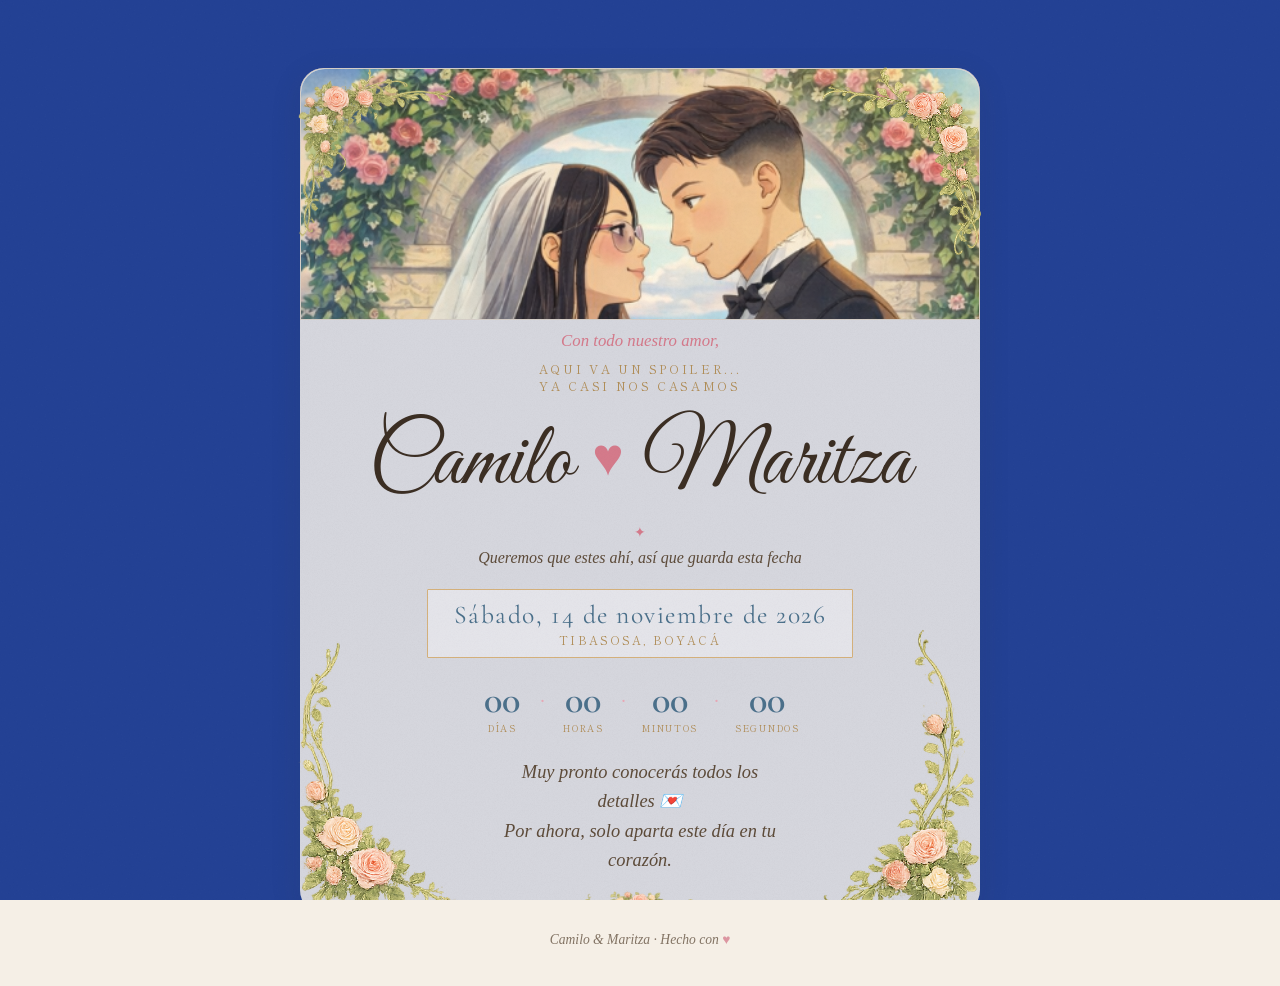
==== index.html @ ac96ce6f "Add files via upload" ====
<!DOCTYPE html>
<html lang="es">
<head>
  <meta charset="UTF-8" />
  <meta name="viewport" content="width=device-width, initial-scale=1.0" />
  <title>Camilo &amp; Maritza – Guarda la Fecha</title>
  <meta name="description" content="Camilo & Maritza se casan el 14 de noviembre de 2026 en Tibasosa, Boyacá. Muy pronto más detalles." />

  <!-- ═══════════════════════════════════════════════════
       FUENTES (idénticas a la invitación completa)
  ════════════════════════════════════════════════════ -->
  <link rel="preconnect" href="https://fonts.googleapis.com" />
  <link rel="preconnect" href="https://fonts.gstatic.com" crossorigin />
  <link href="https://fonts.googleapis.com/css2?family=Cormorant+Garamond:ital,wght@0,400;0,600;1,400;1,600&family=Shippori+Mincho:wght@400;600&family=IM+Fell+English:ital@0;1&family=Great+Vibes&display=swap" rel="stylesheet" />
  <link rel="stylesheet" href="./css/variables.css" />
  <link rel="stylesheet" href="./css/common.css" />
  <link rel="stylesheet" href="./css/sections.css" />
  <link rel="stylesheet" href="./css/components.css" />

  <style>
    /* Ajustes puntuales solo para esta página teaser de una sola sección */
    #section-dots, #nav, #mobile-menu, #hamburger, #scroll-progress { display: none !important; }
    body { scroll-snap-type: none; }
    .teaser-note {
      font-family: var(--font-accent);
      font-style: italic;
      font-size: clamp(.95rem, 2.4vw, 1.15rem);
      color: var(--color-ink-soft);
      max-width: 30ch;
      margin: 1.4rem auto 0;
      line-height: 1.6;
    }
    .teaser-footer {
      text-align: center;
      padding: 2rem 1rem 2.4rem;
      font-family: var(--font-accent);
      font-style: italic;
      color: var(--color-ink-soft);
      opacity: .75;
      font-size: .85rem;
    }
  </style>
</head>

<body>

<section class="section" id="save-the-date" data-section="0" data-label="Guarda la Fecha">

  <div class="section-inner">
    <div class="section-img-wrap section-img-hero fade-in">
      <img src="./assets/foto4.png" alt="Camilo y Maritza" class="section-img img-0" />
    </div>

    <p id="guest-greeting" class="fade-in"></p>

    <p class="section-label fade-in">aqui va un spoiler... <br/> ya casi nos casamos</p>

    <div class="couple-names fade-in">
      <span id="name-groom">Camilo</span>
      <span class="heart">♥</span>
      <span id="name-bride">Maritza</span>
    </div>

    <div class="section-divider fade-in">
      <span class="divider-icon">✦</span>
    </div>

    <p class="section-subtitle fade-in">Queremos que estes ahí, así que guarda esta fecha</p>

    <div class="wedding-date-box fade-in">
      <div class="date-main" id="wedding-date-display">Sábado, 14 de noviembre de 2026</div>
      <div class="date-sub">Tibasosa, Boyacá</div>
    </div>

    <div class="countdown fade-in" id="countdown">
      <div class="countdown-unit"><span class="countdown-num" id="cd-days">--</span><span class="countdown-label">Días</span></div>
      <span class="countdown-sep">·</span>
      <div class="countdown-unit"><span class="countdown-num" id="cd-hours">--</span><span class="countdown-label">Horas</span></div>
      <span class="countdown-sep">·</span>
      <div class="countdown-unit"><span class="countdown-num" id="cd-mins">--</span><span class="countdown-label">Minutos</span></div>
      <span class="countdown-sep">·</span>
      <div class="countdown-unit"><span class="countdown-num" id="cd-secs">--</span><span class="countdown-label">Segundos</span></div>
    </div>

    <p class="teaser-note fade-in">Muy pronto conocerás todos los detalles 💌<br>Por ahora, solo aparta este día en tu corazón.</p>

    <img src="./assets/rosas-tl.png" alt="" aria-hidden="true" class="corner-img tl">
    <img src="./assets/rosas-tr.png" alt="" aria-hidden="true" class="corner-img tr">
    <img src="./assets/rosas-bl.png" alt="" aria-hidden="true" class="corner-img bl">
    <img src="./assets/rosas-br.png" alt="" aria-hidden="true" class="corner-img br">
    <img src="./assets/rosas-b.png"  alt="" aria-hidden="true" class="corner-img b">
  </div>

</section>

<footer class="teaser-footer">
  Camilo &amp; Maritza · Hecho con <span class="heart" style="color:var(--color-rose)">♥</span>
</footer>

<!-- ════════════════════════════════════════════════════
     JAVASCRIPT — mínimo, propio de esta página teaser
     (no usa js/init.js, que espera secciones que aquí no existen)
════════════════════════════════════════════════════ -->
<script src="config.js"></script>
<script src="js/countdown.js"></script>
<script src="js/guest.js"></script>
<script>
  // Nombres
  document.getElementById('name-groom').textContent = WEDDING.groom;
  document.getElementById('name-bride').textContent  = WEDDING.bride;

  // Fecha display
  document.getElementById('wedding-date-display').textContent = WEDDING.weddingDateDisplay;

  // Saludo personalizado por código de invitado: ?codigo=XXXX (ver guests.json)
  const greetEl = document.getElementById('guest-greeting');
  getGuestName().then(function (guestName) {
    greetEl.textContent = guestName
      ? 'Hola ' + guestName + ','
      : 'Con todo nuestro amor,';
  });

  // Mostrar de inmediato (única sección, sin scroll necesario)
  document.querySelectorAll('.fade-in').forEach(el => el.classList.add('visible'));
</script>

</body>
</html>
---- css/variables.css ----
/* ════════════════════════════════════════════════════
   VARIABLES GLOBALES
   ──────────────────────────────────────────────────
   Edita aquí para cambiar la paleta de colores,
   tipografía y espaciado de toda la invitación.
════════════════════════════════════════════════════ */

:root {

	/* ── Paleta de colores ──────────────────────────── */
	--color-paper:       #f5efe6;   /* fondo principal (crema cálido) */
	--color-paper-dark:  #ede3d5;   /* fondo alterno de secciones */
	--color-ink:         #3a2d22;   /* texto principal (sepia oscuro) */
	--color-ink-soft:    #5c4a38;   /* texto secundario */

	--color-blue-soft:   #7b9db8;
	--color-blue-deep:   #4a6f8a;   /* acento principal */

	--color-olive:       #7a8c5c;
	--color-olive-dark:  #5a6a40;

	--color-rose:        #d4798a;   /* acento femenino / corazón */
	--color-rose-light:  #e8a8b5;
	--color-rose-pale:   #f2d0d8;

	--color-gold:        #b08d57;   /* detalles dorados */
	--color-gold-light:  #d4b07a;

	--color-navy-glow-1: #224094;   /* fondo brillante secciones impares */
	--color-navy-glow-2: #141f3f;

	/* ── Tipografía ─────────────────────────────────── */
	--font-display:  'Cormorant Garamond', Georgia, serif;  /* títulos */
	--font-body:     'Shippori Mincho', 'Times New Roman', serif;  /* cuerpo */
	--font-accent:   'IM Fell English', Georgia, serif;     /* subtítulos en cursiva */
	--font-script:   'Great Vibes', cursive;                /* nombres de los novios */

	/* ── Espaciado ──────────────────────────────────── */
	--section-padding: clamp(1rem, 3vw, 2.5rem);
}
---- css/common.css ----
/* ════════════════════════════════════════════════════
   COMMON
   ──────────────────────────────────────────────────
   Reset, base de documento, navegación, dots,
   barra de progreso, audio toggle y footer.
   Estos estilos aplican globalmente en toda la página.
════════════════════════════════════════════════════ */


/* ─────────────────────────────────────────────────────
   1. RESET & BASE
───────────────────────────────────────────────────── */
*, *::before, *::after {
	box-sizing: border-box;
	margin: 0;
	padding: 0;
}

html {
	scroll-behavior: smooth;
	font-size: 16px;
	scroll-snap-type: y mandatory;
}

body {
	font-family: var(--font-body);
	background-color: var(--color-paper);
	color: var(--color-ink);
	overflow-x: hidden;
	height: 100svh;
	overflow-y: scroll;
	scroll-snap-type: y mandatory;
	cursor: default;
}

/* Textura de papel */
body::before {
	content: '';
	position: fixed;
	inset: 0;
	background-image:
		url("data:image/svg+xml,%3Csvg xmlns='http://www.w3.org/2000/svg' width='300' height='300'%3E%3Cfilter id='n'%3E%3CfeTurbulence type='fractalNoise' baseFrequency='0.75' numOctaves='4' stitchTiles='stitch'/%3E%3CfeColorMatrix type='saturate' values='0'/%3E%3C/filter%3E%3Crect width='300' height='300' filter='url(%23n)' opacity='0.04'/%3E%3C/svg%3E");
	pointer-events: none;
	z-index: 1000;
	opacity: .5;
}

a   { color: inherit; text-decoration: none; }
img { display: block; max-width: 100%; }
ul  { list-style: none; }


/* ─────────────────────────────────────────────────────
   2. NAVEGACIÓN DESKTOP
───────────────────────────────────────────────────── */
#nav {
	position: fixed;
	top: 0; left: 0; right: 0;
	z-index: 900;
	background: linear-gradient(to bottom, rgba(245,239,230,.97) 80%, rgba(245,239,230,0));
	border-bottom: 1px solid rgba(176,141,87,.25);
	padding: .6rem 2rem;
	display: flex;
	align-items: center;
	justify-content: space-between;
	transition: box-shadow .3s;
}

#nav.scrolled {
	box-shadow: 0 2px 16px rgba(58,45,34,.12);
}

.nav-brand {
	font-family: var(--font-display);
	font-size: 1.3rem;
	font-style: italic;
	color: var(--color-rose);
	letter-spacing: .04em;
	white-space: nowrap;
}

.nav-links {
	display: flex;
	gap: 1.6rem;
	align-items: center;
}

.nav-links a {
	font-family: var(--font-body);
	font-size: .78rem;
	letter-spacing: .12em;
	text-transform: uppercase;
	color: var(--color-ink-soft);
	position: relative;
	padding-bottom: 2px;
	transition: color .25s;
}

.nav-links a::after {
	content: '';
	position: absolute;
	bottom: 0; left: 0;
	width: 0; height: 1px;
	background: var(--color-rose);
	transition: width .3s;
}

.nav-links a:hover         { color: var(--color-rose); }
.nav-links a:hover::after  { width: 100%; }

/* Botón hamburguesa */
#hamburger {
	display: none;
	flex-direction: column;
	gap: 5px;
	cursor: pointer;
	padding: 6px;
	background: none;
	border: none;
}

#hamburger span {
	display: block;
	width: 24px; height: 2px;
	background: var(--color-ink-soft);
	border-radius: 2px;
	transition: transform .3s, opacity .3s;
}

#hamburger.open span:nth-child(1) { transform: translateY(7px) rotate(45deg); }
#hamburger.open span:nth-child(2) { opacity: 0; }
#hamburger.open span:nth-child(3) { transform: translateY(-7px) rotate(-45deg); }


/* ─────────────────────────────────────────────────────
   3. MENÚ MÓVIL
───────────────────────────────────────────────────── */
#mobile-menu {
	display: none;
	flex-direction: column;
	gap: 0;
	position: fixed;
	top: 52px; left: 0; right: 0;
	background: rgba(245,239,230,.98);
	border-bottom: 1px solid rgba(176,141,87,.3);
	z-index: 890;
	transform: translateY(-110%);
	transition: transform .35s cubic-bezier(.4,0,.2,1);
	box-shadow: 0 8px 24px rgba(58,45,34,.1);
}

#mobile-menu.open { transform: translateY(0); }

#mobile-menu a {
	display: block;
	padding: .9rem 1.8rem;
	font-family: var(--font-body);
	font-size: .9rem;
	letter-spacing: .1em;
	text-transform: uppercase;
	color: var(--color-ink-soft);
	border-bottom: 1px solid rgba(176,141,87,.15);
	transition: background .2s, color .2s;
}

#mobile-menu a:hover {
	background: var(--color-rose-pale);
	color: var(--color-rose);
}


/* ─────────────────────────────────────────────────────
   4. BARRA DE PROGRESO DE SCROLL
───────────────────────────────────────────────────── */
#scroll-progress {
	position: fixed;
	top: 0; left: 0;
	height: 2px;
	background: linear-gradient(to right, var(--color-rose), var(--color-gold));
	z-index: 999;
	width: 0%;
	transition: width .1s linear;
}


/* ─────────────────────────────────────────────────────
   5. DOTS DE NAVEGACIÓN LATERAL (solo desktop)
───────────────────────────────────────────────────── */
#section-dots {
	position: fixed;
	right: 1.2rem;
	top: 50%;
	transform: translateY(-50%);
	display: flex;
	flex-direction: column;
	gap: .6rem;
	z-index: 800;
}

.section-dot {
	width: 8px; height: 8px;
	border-radius: 50%;
	background: rgba(176,141,87,.35);
	cursor: pointer;
	transition: background .25s, transform .25s;
	border: none;
	padding: 0;
}

.section-dot.active {
	background: var(--color-rose);
	transform: scale(1.35);
}


/* ─────────────────────────────────────────────────────
   6. BOTÓN DE AUDIO
───────────────────────────────────────────────────── */
#audio-toggle {
	position: fixed;
	bottom: 1.2rem;
	right: 1.2rem;
	z-index: 800;
	width: 42px; height: 42px;
	border-radius: 50%;
	background: rgba(245,239,230,.9);
	border: 1.5px solid var(--color-gold-light);
	display: flex;
	align-items: center;
	justify-content: center;
	cursor: pointer;
	font-size: 1.1rem;
	color: var(--color-ink-soft);
	box-shadow: 0 2px 12px rgba(58,45,34,.12);
	transition: transform .2s, box-shadow .2s;
}

#audio-toggle:hover {
	transform: scale(1.08);
	box-shadow: 0 4px 16px rgba(58,45,34,.18);
}


/* ─────────────────────────────────────────────────────
   7. FOOTER
───────────────────────────────────────────────────── */
#footer {
	background: var(--color-ink);
	color: var(--color-paper-dark);
	padding: 2.5rem var(--section-padding);
	text-align: center;
}

.footer-names {
	font-family: var(--font-display);
	font-style: italic;
	font-size: 1.6rem;
	color: var(--color-rose-light);
	margin-bottom: .6rem;
}

.footer-contacts {
	display: flex;
	justify-content: center;
	gap: 1.6rem;
	flex-wrap: wrap;
	margin: 1rem 0;
}

.footer-contact {
	font-family: var(--font-body);
	font-size: .8rem;
	letter-spacing: .1em;
	color: rgba(245,239,230,.6);
	display: flex;
	align-items: center;
	gap: .4rem;
}

.footer-made {
	font-family: var(--font-accent);
	font-style: italic;
	font-size: .83rem;
	color: rgba(245,239,230,.4);
	margin-top: 1.2rem;
}

.footer-made .heart { color: var(--color-rose); }


/* ─────────────────────────────────────────────────────
   8. RESPONSIVE
───────────────────────────────────────────────────── */
@media (max-width: 640px) {
	.nav-links  { display: none; }
	#hamburger  { display: flex; }
	#mobile-menu { display: flex; }
	#section-dots { display: none; }

	/* Textos más grandes y legibles en móvil */
	#mobile-menu a  { font-size: 1rem; }
	.footer-contact { font-size: .88rem; }
	.footer-made    { font-size: .9rem; }
}

@media (min-width: 641px) {
	#hamburger    { display: none; }
	#mobile-menu  { display: none !important; }
}
---- css/sections.css ----
/* ════════════════════════════════════════════════════
   SECTIONS
   ──────────────────────────────────────────────────
   Layout de secciones, marco interior (section-inner),
   imágenes de esquina y tipografía de cada sección.
   También incluye los estilos específicos de cada
   sección que no son reutilizables como componentes.
════════════════════════════════════════════════════ */


/* ─────────────────────────────────────────────────────
   1. CONTENEDOR DE SECCIÓN
───────────────────────────────────────────────────── */
.section {
	min-height: 100svh;
	height: 100svh;
	display: flex;
	flex-direction: column;
	align-items: center;
	justify-content: flex-start;
	position: relative;
	padding: 68px var(--section-padding) 1.2rem;
	overflow-y: auto;
	overflow-x: hidden;
	box-sizing: border-box;
	scroll-snap-align: start;
}

.section > .rose-deco { pointer-events: none; }

.section::before,
.section::after { overflow: hidden; }

/* Fondos alternos entre secciones */
.section:nth-child(odd) {
	background-color: var(--color-navy-glow-1);
	animation: section-glow 1.5s ease-in-out infinite alternate;
}
.section:nth-child(even) { background-color: var(--color-paper-dark); }

@keyframes section-glow {
	from { background-color: var(--color-navy-glow-1); }
	to   { background-color: var(--color-navy-glow-2); }
}

/* El footer es el último punto de snap */
#footer { scroll-snap-align: start; }


/* ─────────────────────────────────────────────────────
   2. MARCO INTERIOR (section-inner)
───────────────────────────────────────────────────── */
.section-inner {
	position: relative;
	z-index: 2;
	width: 100%;
	max-width: 680px;
	text-align: center;
	padding: clamp(2rem, 5vw, 3.5rem) clamp(1.8rem, 5vw, 3.5rem) clamp(1.4rem, 3vw, 2.5rem);
	border-radius: 24px;
	background: rgba(247, 241, 232, 0.82);
	backdrop-filter: blur(2px);
	box-shadow: 0 8px 32px rgba(58,45,34,.1);
	overflow: visible;
	display: flex;
	flex-direction: column;
	flex: 1 1 auto;
}

/* Fondo con textura papel suave */
.section-inner::before {
	content: '';
	position: absolute;
	inset: 0;
	border-radius: 24px;
	background-image:
		linear-gradient(rgba(255,255,255,.12), rgba(255,255,255,.12)),
		url("data:image/svg+xml,%3Csvg xmlns='http://www.w3.org/2000/svg' width='200' height='200'%3E%3Cfilter id='n'%3E%3CfeTurbulence type='fractalNoise' baseFrequency='0.9' numOctaves='4' stitchTiles='stitch'/%3E%3CfeColorMatrix type='saturate' values='0'/%3E%3C/filter%3E%3Crect width='200' height='200' filter='url(%23n)' opacity='0.045'/%3E%3C/svg%3E");
	pointer-events: none;
	z-index: 0;
}

/* Todo el contenido del marco por encima de la textura */
.section-inner > * { position: relative; z-index: 2; }


/* ─────────────────────────────────────────────────────
   3. IMÁGENES DE ESQUINA (rosas.png)
───────────────────────────────────────────────────── */
.section-inner .corner-img {
	position: absolute;
	width: clamp(90px, 16vw, 160px);
	pointer-events: none;
	z-index: 10;
}

.section-inner .corner-img.tl { top: -2px;    left: -2px;  }
.section-inner .corner-img.tr { top: -2px;    right: -2px; }
.section-inner .corner-img.bl { bottom: -2px; left: -2px;  }
.section-inner .corner-img.br { bottom: -2px; right: -2px; }
.section-inner .corner-img.b  { bottom: -2px; left: 50%; transform: translateX(-50%); }


/* ─────────────────────────────────────────────────────
   4. TIPOGRAFÍA DE SECCIONES (transversal)
───────────────────────────────────────────────────── */
.section-label {
	font-family: var(--font-body);
	font-size: clamp(.6rem, 1.4vw, .75rem);
	letter-spacing: .22em;
	text-transform: uppercase;
	color: var(--color-gold);
	margin-bottom: .35rem;
}

.section-title {
	font-family: var(--font-display);
	font-size: clamp(1.7rem, 6vw, 3.4rem);
	font-style: italic;
	font-weight: 600;
	color: var(--color-ink);
	line-height: 1.1;
	margin-bottom: .35rem;
}

.section-subtitle {
	font-family: var(--font-accent);
	font-size: clamp(.8rem, 2vw, 1rem);
	font-style: italic;
	color: var(--color-ink-soft);
	margin-bottom: .8rem;
}

.section-divider {
	display: flex;
	align-items: center;
	gap: .6rem;
	margin: .5rem auto;
	max-width: 280px;
}

.section-divider::before,
.section-divider::after {
	content: '';
	flex: 1;
	height: 1px;
	background: linear-gradient(to right, transparent, var(--color-gold-light), transparent);
}

.divider-icon { color: var(--color-rose); font-size: .9rem; }

.section-body {
	font-family: var(--font-body);
	font-size: clamp(.82rem, 1.8vw, .96rem);
	line-height: 1.7;
	color: var(--color-ink-soft);
}


/* ─────────────────────────────────────────────────────
   5. SECCIÓN 1 – GUARDA LA FECHA
───────────────────────────────────────────────────── */
#save-the-date .section-title {
	font-size: clamp(2rem, 8vw, 4.5rem);
	color: var(--color-blue-deep);
}

/* Nombres de los novios */
.couple-names {
	display: flex;
	align-items: center;
	justify-content: center;
	gap: clamp(.4rem, 1.5vw, 1.2rem);
	font-family: var(--font-script);
	font-size: clamp(2.6rem, 9vw, 5.5rem);
	color: var(--color-ink);
	line-height: 1.1;
}

.couple-names .heart {
	color: var(--color-rose);
	font-size: .6em;
	animation: heartbeat 1.6s infinite ease-in-out;
}

@keyframes heartbeat {
	0%,100% { transform: scale(1); }
	14%      { transform: scale(1.25); }
	28%      { transform: scale(1); }
	42%      { transform: scale(1.18); }
}

/* Caja de la fecha */
.wedding-date-box {
	display: inline-block;
	margin: .6rem auto;
	padding: .55rem 1.6rem;
	border: 1.5px solid var(--color-gold-light);
	background: rgba(255,255,255,.35);
	border-radius: 1px;
}

.wedding-date-box .date-main {
	font-family: var(--font-display);
	font-size: clamp(1.1rem, 3vw, 1.6rem);
	letter-spacing: .06em;
	color: var(--color-blue-deep);
}

.wedding-date-box .date-sub {
	font-family: var(--font-body);
	font-size: .72rem;
	letter-spacing: .18em;
	text-transform: uppercase;
	color: var(--color-gold);
	margin-top: .15rem;
}

/* Saludo personalizado al invitado */
#guest-greeting {
	font-family: var(--font-accent);
	font-style: italic;
	font-size: clamp(.85rem, 2vw, 1.05rem);
	color: var(--color-rose);
	margin-bottom: .3rem;
	min-height: 1.4em;
}

/* Countdown */
.countdown {
	display: flex;
	gap: clamp(.4rem, 1.5vw, 1rem);
	justify-content: center;
	margin-top: .8rem;
	flex-wrap: wrap;
}

.countdown-unit {
	display: flex;
	flex-direction: column;
	align-items: center;
	min-width: 44px;
}

.countdown-num {
	font-family: var(--font-display);
	font-size: clamp(1.5rem, 4vw, 2.4rem);
	font-weight: 600;
	color: var(--color-blue-deep);
	line-height: 1;
}

.countdown-label {
	font-family: var(--font-body);
	font-size: .58rem;
	letter-spacing: .18em;
	text-transform: uppercase;
	color: var(--color-gold);
	margin-top: .15rem;
}

.countdown-sep {
	font-family: var(--font-display);
	font-size: 1.6rem;
	color: var(--color-rose-light);
	align-self: flex-start;
	padding-top: .1rem;
}


/* ─────────────────────────────────────────────────────
   6. DECORATIVO DE ROSAS
───────────────────────────────────────────────────── */
.rose-deco {
	position: absolute;
	pointer-events: none;
	opacity: .18;
	z-index: 1;
}


/* ─────────────────────────────────────────────────────
   7. RESPONSIVE
───────────────────────────────────────────────────── */
@media (max-width: 640px) {
	.section-inner {
		padding: clamp(2.2rem, 6vw, 3rem) clamp(1.4rem, 5vw, 2rem) clamp(1.2rem, 4vw, 2rem);
	}

	.section-inner .corner-img {
		width: clamp(70px, 22vw, 100px);
	}

	/* Textos más grandes y legibles en móvil */
	.section-label            { font-size: .8rem; }
	.section-subtitle         { font-size: 1rem; }
	.section-body             { font-size: 1rem; }
	#guest-greeting           { font-size: 1.05rem; }
	.countdown-label          { font-size: .68rem; }
	.wedding-date-box .date-sub { font-size: .8rem; }

	.couple-names {
		flex-direction: column;
		gap: .2rem;
	}

	.couple-names .heart { font-size: .5em; }

	.section-img-hero {
		width: calc(100% + 2 * clamp(1.4rem, 5vw, 2rem));
		margin-left:  calc(-1 * clamp(1.4rem, 5vw, 2rem));
		margin-right: calc(-1 * clamp(1.4rem, 5vw, 2rem));
		margin-top:   calc(-1 * clamp(2.2rem, 6vw, 3rem));
	}
}
---- css/components.css ----
/* ════════════════════════════════════════════════════
   COMPONENTS
   ──────────────────────────────────────────────────
   Componentes reutilizables: botones, cards de evento,
   listas, grids de dress code y QRs, contenedores de
   imagen y animaciones fade-in.
════════════════════════════════════════════════════ */


/* ─────────────────────────────────────────────────────
   1. BOTONES
───────────────────────────────────────────────────── */
.btn {
	display: inline-flex;
	align-items: center;
	gap: .5rem;
	margin-top: 1.4rem;
	padding: .65rem 1.6rem;
	border: 1.5px solid var(--color-rose);
	border-radius: 1px;
	font-family: var(--font-body);
	font-size: .8rem;
	letter-spacing: .15em;
	text-transform: uppercase;
	color: var(--color-rose);
	background: transparent;
	cursor: pointer;
	transition: background .25s, color .25s, transform .2s;
	text-decoration: none;
}

.btn:hover {
	background: var(--color-rose);
	color: #fff;
	transform: translateY(-2px);
}

.btn-olive {
	border-color: var(--color-olive);
	color: var(--color-olive);
}

.btn-olive:hover { background: var(--color-olive); color: #fff; }

.btn-blue {
	border-color: var(--color-blue-deep);
	color: var(--color-blue-deep);
}

.btn-blue:hover { background: var(--color-blue-deep); color: #fff; }


/* ─────────────────────────────────────────────────────
   2. CARD DE EVENTO (ceremonia / recepción)
───────────────────────────────────────────────────── */
.event-card {
	background: rgba(255,255,255,.3);
	border: 1px solid rgba(176,141,87,.25);
	border-radius: 2px;
	padding: clamp(1.2rem, 3vw, 2rem);
	margin-top: 1rem;
}

.event-icon {
	font-size: 2rem;
	margin-bottom: .6rem;
	display: block;
}

.event-detail {
	display: flex;
	align-items: flex-start;
	gap: .7rem;
	margin: .5rem 0;
	text-align: left;
}

.event-detail .icon { color: var(--color-gold); min-width: 1.2em; }

.event-detail .text {
	font-family: var(--font-body);
	font-size: clamp(.85rem, 2vw, .95rem);
	color: var(--color-ink-soft);
	line-height: 1.5;
}

.event-detail .text strong {
	display: block;
	font-weight: 600;
	color: var(--color-ink);
}


/* ─────────────────────────────────────────────────────
   3. LISTA DE RECOMENDACIONES
───────────────────────────────────────────────────── */
.rec-list {
	text-align: left;
	margin-top: 1rem;
}

.rec-item {
	display: flex;
	align-items: flex-start;
	gap: .8rem;
	padding: .75rem 0;
	border-bottom: 1px dashed rgba(176,141,87,.2);
}

.rec-item:last-child { border-bottom: none; }

.rec-num {
	font-family: var(--font-display);
	font-style: italic;
	font-size: 1.4rem;
	color: var(--color-rose-light);
	line-height: 1.1;
	min-width: 1.4rem;
}

.rec-text {
	font-family: var(--font-body);
	font-size: clamp(.83rem, 2vw, .93rem);
	color: var(--color-ink-soft);
	line-height: 1.65;
}


/* ─────────────────────────────────────────────────────
   4. GRID DRESS CODE
───────────────────────────────────────────────────── */
.dress-grid {
	display: grid;
	grid-template-columns: 1fr 1fr;
	gap: 1rem;
	margin-top: 1.2rem;
}

.dress-item {
	background: rgba(255,255,255,.3);
	border: 1px solid rgba(176,141,87,.22);
	border-radius: 2px;
	padding: 1rem .8rem;
	display: flex;
	flex-direction: column;
	align-items: center;
	gap: .4rem;
}

.dress-item .dress-icon  { font-size: 2rem; }

.dress-item .dress-title {
	font-family: var(--font-display);
	font-size: 1.05rem;
	font-style: italic;
	color: var(--color-ink);
}

.dress-item .dress-desc {
	font-size: .78rem;
	color: var(--color-ink-soft);
	text-align: center;
	line-height: 1.5;
}

/* Paleta de colores */
.color-palette {
	display: flex;
	gap: .5rem;
	justify-content: center;
	margin-top: .6rem;
	flex-wrap: wrap;
}

.color-swatch {
	width: 26px; height: 26px;
	border-radius: 50%;
	border: 2px solid rgba(255,255,255,.6);
	box-shadow: 0 1px 4px rgba(0,0,0,.15);
}


/* ─────────────────────────────────────────────────────
   5. GRID QRs / RECUERDOS
───────────────────────────────────────────────────── */
.qr-grid {
	display: grid;
	grid-template-columns: repeat(auto-fit, minmax(140px, 1fr));
	gap: 1rem;
	margin-top: 1.2rem;
}

.qr-card {
	background: rgba(255,255,255,.35);
	border: 1px solid rgba(176,141,87,.25);
	border-radius: 2px;
	padding: 1.2rem .8rem;
	display: flex;
	flex-direction: column;
	align-items: center;
	gap: .6rem;
	cursor: pointer;
	transition: transform .2s, box-shadow .2s;
}

.qr-card:hover {
	transform: translateY(-3px);
	box-shadow: 0 8px 24px rgba(58,45,34,.1);
}

.qr-placeholder {
	width: 80px; height: 80px;
	border: 1.5px dashed var(--color-gold-light);
	border-radius: 2px;
	display: flex;
	align-items: center;
	justify-content: center;
	color: var(--color-gold-light);
	font-size: 2rem;
}

.qr-title {
	font-family: var(--font-display);
	font-style: italic;
	font-size: .95rem;
	color: var(--color-ink);
}

.qr-desc {
	font-size: .73rem;
	color: var(--color-ink-soft);
	text-align: center;
	line-height: 1.4;
}

.couple-names{
	padding-top: 1rem;
}

/* ─────────────────────────────────────────────────────
   6. CONTENEDORES DE IMAGEN
───────────────────────────────────────────────────── */

/* Wrapper base */
.section-img-wrap {
	width: 100%;
	margin: .5rem auto .7rem;
	border-radius: 3px;
	overflow: hidden;
	border: 1px solid rgba(176,141,87,.2);
	background: rgba(255,255,255,.2);
}

/* Imagen real */
.section-img-wrap .section-img {
	width: 100%;
	height: 100%;
	object-fit: cover;
	object-position: center top;
	display: block;
	border-radius: inherit;
	opacity: 1;
	transition: opacity .5s ease;
}

.section-img-wrap .section-img.loaded { opacity: 1; }

/* Placeholder mientras no haya imagen */
.section-img-placeholder {
	display: flex;
	flex-direction: column;
	align-items: center;
	justify-content: center;
	gap: .3rem;
	padding: .9rem .8rem;
	border: 1.5px dashed rgba(176,141,87,.4);
	border-radius: 3px;
	background: repeating-linear-gradient(
		45deg,
		transparent,
		transparent 8px,
		rgba(176,141,87,.04) 8px,
		rgba(176,141,87,.04) 16px
	);
}

/* Cuando hay imagen real, ocultar el placeholder y viceversa */
.section-img-wrap:has(.section-img[src]:not([src=""])) .section-img-placeholder { display: none; }
.section-img-wrap:not(:has(.section-img[src]:not([src=""]))) .section-img        { display: none; }

.img-ph-icon { font-size: 1.4rem; opacity: .45; }

.img-ph-label {
	font-family: var(--font-body);
	font-size: .68rem;
	letter-spacing: .1em;
	text-transform: uppercase;
	color: var(--color-gold);
	text-align: center;
	line-height: 1.4;
}

.img-ph-label small { font-size: .63rem; opacity: .7; letter-spacing: .06em; }

/* Variante 16:9 (default) */
.section-img-wrap:not(.section-img-circle):not(.section-img-medallion):not(.section-img-banner):not(.section-img-hero) {
	aspect-ratio: 14/9;
	max-height: clamp(100px, 30vh, 280px);
}

/* Variante hero – ancho completo (sangra sobre el padding del marco) */
.section-img-hero {
	width: calc(100% + 2 * clamp(1.8rem, 5vw, 3.5rem));
	margin-left:  calc(-1 * clamp(1.8rem, 5vw, 3.5rem));
	margin-right: calc(-1 * clamp(1.8rem, 5vw, 3.5rem));
	margin-top:   calc(-1 * clamp(2rem, 5vw, 3.5rem));
	border-radius: 24px 24px 0 0;
	aspect-ratio: 14/9;
	max-height: clamp(160px, 28vh, 260px);
}

/* Variante cuadrada centrada (asistencia) */
.section-img-circle {
	aspect-ratio: 1/1;
	max-width: min(200px, 28vh);
	margin-left: auto;
	margin-right: auto;
	border-radius: 6px;
}

/* Variante medallón circular (retrato) */
.section-img-medallion {
	aspect-ratio: 1/1;
	max-width: min(110px, 16vh);
	margin-left: auto;
	margin-right: auto;
	border-radius: 50%;
	border: 3px solid rgba(212,121,138,.35);
	box-shadow: 0 4px 16px rgba(212,121,138,.15);
}

.section-img-medallion .section-img-placeholder { border-radius: 50%; }

/* Variante banner horizontal (dress code) */
.section-img-banner {
	aspect-ratio: 3/1;
	max-height: clamp(60px, 10vh, 100px);
}


/* ─────────────────────────────────────────────────────
   7. ANIMACIONES FADE-IN
───────────────────────────────────────────────────── */
.fade-in {
	opacity: 0;
	transform: translateY(18px);
	transition: opacity .7s ease, transform .7s ease;
}

.fade-in.visible {
	opacity: 1;
	transform: none;
}

/* Delays escalonados por posición dentro del marco */
.fade-in:nth-child(2) { transition-delay: .1s; }
.fade-in:nth-child(3) { transition-delay: .2s; }
.fade-in:nth-child(4) { transition-delay: .3s; }
.fade-in:nth-child(5) { transition-delay: .4s; }


/* ─────────────────────────────────────────────────────
   8. RESPONSIVE
───────────────────────────────────────────────────── */
@media (max-width: 640px) {
	.dress-grid { grid-template-columns: 1fr; }

	/* Textos más grandes y legibles en móvil */
	.event-detail .text     { font-size: 1rem; }
	.rec-text                { font-size: 1rem; }
	.dress-item .dress-desc  { font-size: .92rem; }
	.dress-item .dress-title { font-size: 1.1rem; }
	.qr-desc                 { font-size: .88rem; }
	.qr-title                 { font-size: 1rem; }
}
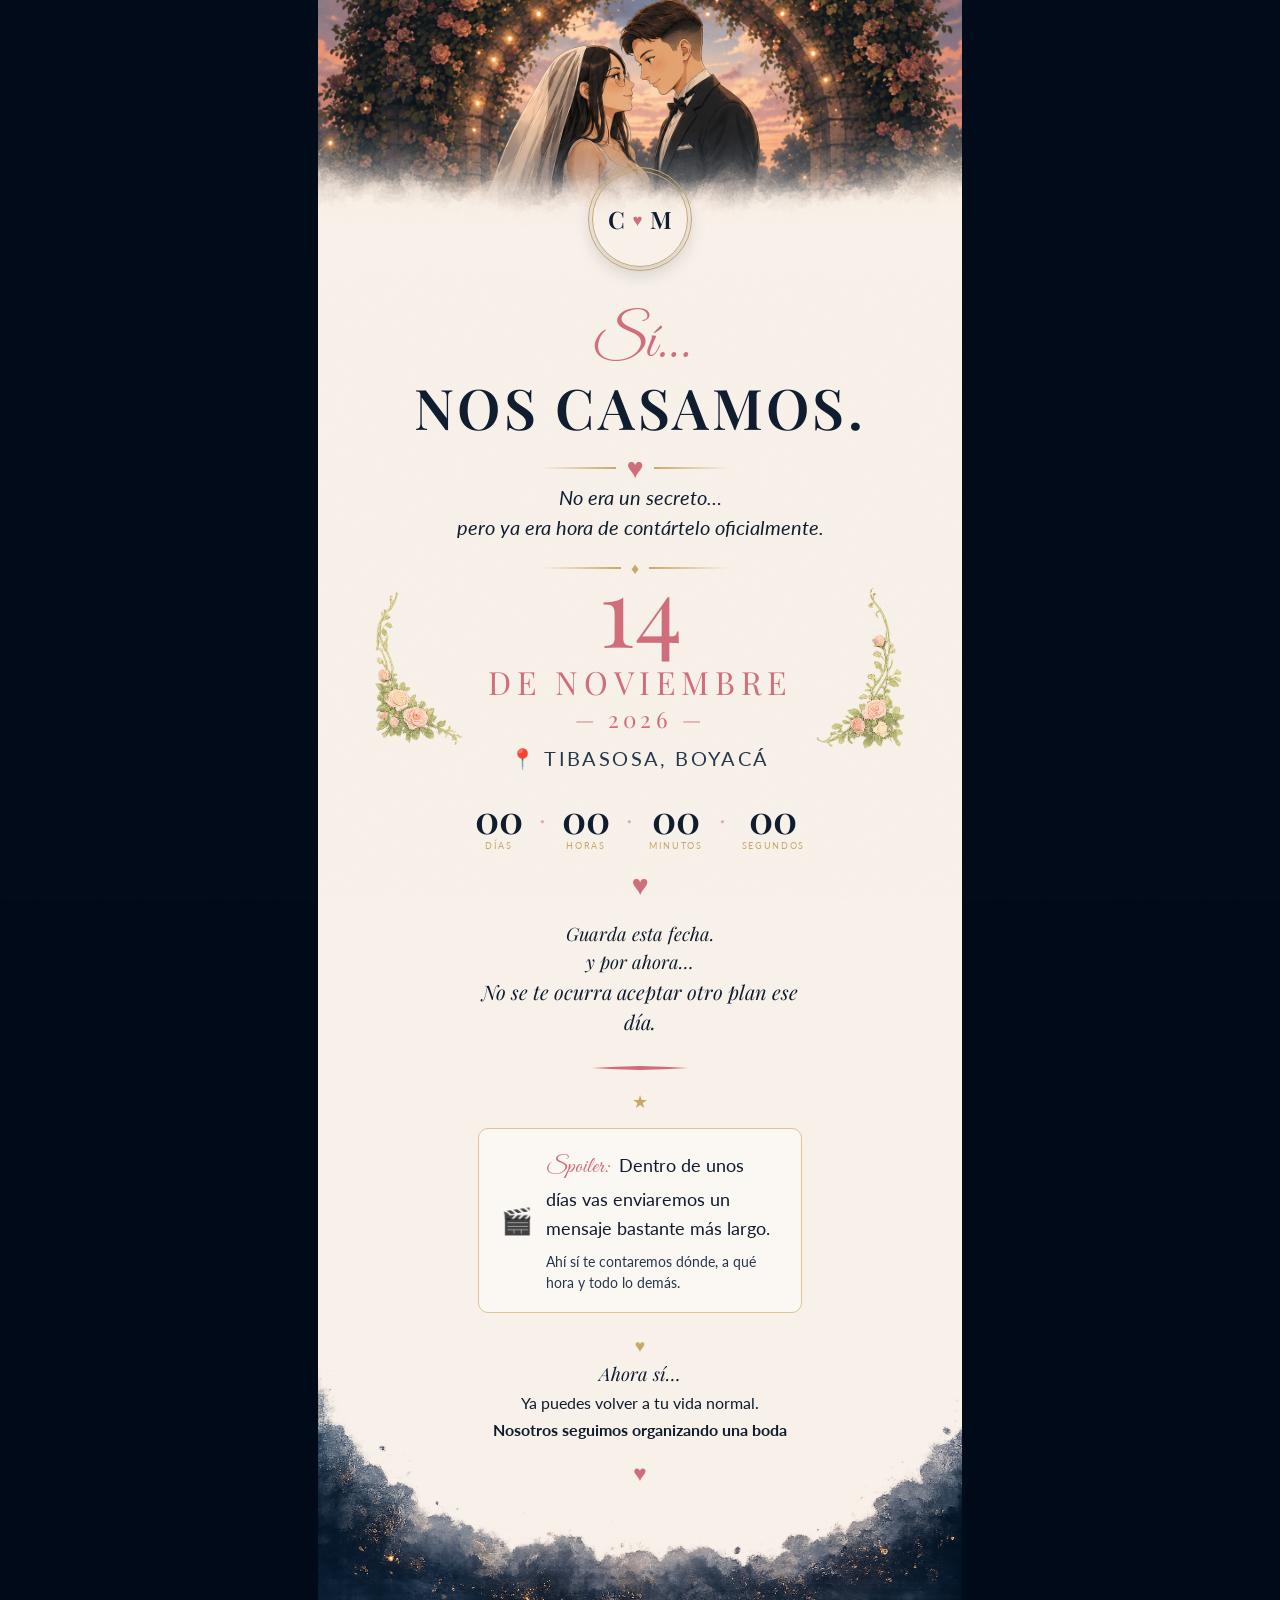
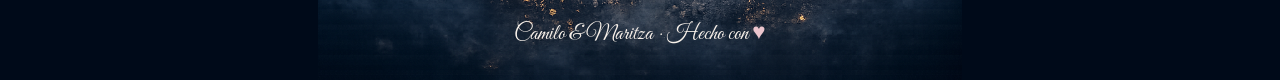
==== commit acf0eac6: "Add files via upload" ====
--- a/index.html
+++ b/index.html
@@ -3,41 +3,371 @@
 <head>
   <meta charset="UTF-8" />
   <meta name="viewport" content="width=device-width, initial-scale=1.0" />
-  <title>Camilo &amp; Maritza – Guarda la Fecha</title>
+  <title>Teaser: Camilo &amp; Maritza</title>
   <meta name="description" content="Camilo & Maritza se casan el 14 de noviembre de 2026 en Tibasosa, Boyacá. Muy pronto más detalles." />
 
   <!-- ═══════════════════════════════════════════════════
-       FUENTES (idénticas a la invitación completa)
+       FUENTES (propias de esta página teaser — ver Mockups/Mockup.png)
   ════════════════════════════════════════════════════ -->
   <link rel="preconnect" href="https://fonts.googleapis.com" />
   <link rel="preconnect" href="https://fonts.gstatic.com" crossorigin />
-  <link href="https://fonts.googleapis.com/css2?family=Cormorant+Garamond:ital,wght@0,400;0,600;1,400;1,600&family=Shippori+Mincho:wght@400;600&family=IM+Fell+English:ital@0;1&family=Great+Vibes&display=swap" rel="stylesheet" />
+  <link href="https://fonts.googleapis.com/css2?family=Playfair+Display:ital,wght@0,400;0,500;0,600;0,700;1,400;1,600&family=Lato:ital,wght@0,400;0,700;1,400&family=Great+Vibes&display=swap" rel="stylesheet" />
   <link rel="stylesheet" href="./css/variables.css" />
   <link rel="stylesheet" href="./css/common.css" />
   <link rel="stylesheet" href="./css/sections.css" />
   <link rel="stylesheet" href="./css/components.css" />
 
   <style>
-    /* Ajustes puntuales solo para esta página teaser de una sola sección */
+    /* ═══════════════════════════════════════════════════
+       Ajustes puntuales solo para esta página teaser de una
+       sola sección. La paleta y tipografía de esta página son
+       propias (ver Mockups/Mockup.png) y distintas de las de
+       invitacion-completa.html, así que se redefinen aquí las
+       variables compartidas en lugar de tocar css/variables.css.
+    ════════════════════════════════════════════════════ */
     #section-dots, #nav, #mobile-menu, #hamburger, #scroll-progress { display: none !important; }
-    body { scroll-snap-type: none; }
-    .teaser-note {
+    html, body { scroll-snap-type: none; }
+    #save-the-date { height: auto; min-height: 100svh; overflow: visible; padding-top: 0; }
+
+    :root {
+      --color-paper:      #F8F1EA;
+      --color-ink:         #0F1C2E;
+      --color-ink-soft:    #26374d;
+      --color-rose:        #d16d7a;
+      --color-rose-light:  #e3a9bd;
+      --color-rose-pale:   #EBC5CD;
+      --color-gold:        #C8A86A;
+      --color-gold-light:  #ddc496;
+      --color-blue-deep:   #0F1C2E;
+      --font-display:      'Playfair Display', Georgia, serif;
+      --font-body:         'Lato', Arial, sans-serif;
+      --font-accent:       'Playfair Display', Georgia, serif;
+      --font-script:       'Great Vibes', cursive;
+    }
+
+    /* La tarjeta translúcida y el fondo navy animado de invitacion-completa.html
+       no aparecen en el mockup, que muestra un fondo crema plano y continuo. */
+    #save-the-date {
+      background: #000A19 !important;
+      animation: none !important;
+      padding: 0px !important;
+    }
+    #save-the-date .section-inner {
+      background: transparent;
+      background: var(--color-paper) !important;
+      backdrop-filter: none;
+      box-shadow: none;
+      border-radius: 0;
+      padding-bottom: 0px !important;
+    }
+    #save-the-date .section-inner::before { display: none; }
+
+    /* ── Hero + medallón monograma ─────────────────────── */
+    .ts-hero-wrap { position: relative; }
+    .ts-hero-wrap .section-img-wrap { position: relative; max-height: clamp(200px, 32vh, 320px); }
+
+    .ts-hero-fade {
+      position: absolute;
+      left: 0; right: 0; bottom: 0;
+      height: 38%;
+      background: linear-gradient(to bottom, rgba(252,250,246,0) 0%, var(--color-paper) 92%);
+      pointer-events: none;
+    }
+
+    .ts-monogram {
+      position: absolute;
+      left: 50%;
+      bottom: 80px;
+      transform: translate(-50%, 50%);
+      width: clamp(70px, 18vw, 96px);
+      height: clamp(70px, 18vw, 96px);
+      border-radius: 50%;
+      background: transparent;
+      border: 1.5px solid var(--color-gold);
+      outline: 1.5px solid var(--color-gold);
+      outline-offset: 3px;
+      display: flex;
+      align-items: center;
+      justify-content: center;
+      gap: .3em;
+      font-family: var(--font-display);
+      font-weight: 600;
+      font-size: clamp(1.1rem, 4vw, 1.5rem);
+      color: var(--color-ink);
+      box-shadow: 0 6px 18px rgba(15,28,46,.18);
+      z-index: 5;
+    }
+
+    .ts-monogram .heart { color: var(--color-rose); font-size: .7em; }
+
+  .ts-divider-line {
+    display: flex;
+    align-items: center;
+    width: 200px;
+    margin: 20px auto;
+  }
+
+  .ts-divider .line {
+    flex: 1;
+    height: 2px;
+    background: linear-gradient(to right, transparent, var(--color-gold));
+    margin-right: 10px;
+    margin-left: 0px;
+  }
+
+  .ts-divider .line:last-child {
+    margin-left: 10px;
+    background: linear-gradient(to left, transparent, var(--color-gold));
+  }
+
+  .hand-drawn-line {
+    width: 100px;
+    height: 10px;
+    margin: 20px auto;
+  }
+
+  .hand-drawn-line svg {
+    width: 100%;
+    height: 100%;
+  }
+
+
+    /* ── Texto guion / título ──────────────────────────── */
+    .ts-script {
+      font-family: var(--font-script);
+      font-size: clamp(2.4rem, 9vw, 3.6rem);
+      color: var(--color-rose);
+      line-height: 1;
+      margin-top: clamp(1rem, 6vw, 0rem);
+    }
+
+    .ts-title {
+      font-family: var(--font-display);
+      font-weight: 600;
+      text-transform: uppercase;
+      letter-spacing: .06em;
+      font-size: clamp(2.2rem, 7vw, 3.5rem);
+      color: var(--color-ink);
+      line-height: 1.1;
+      margin-top: .2rem;
+    }
+
+    .ts-intro {
+      font-family: var(--font-body);
+      font-style: italic;
+      color: var(--color-ink);
+      font-size: clamp(1.05rem, 2.6vw, 1.25rem);
+      max-width: 34ch;
+      line-height: 1.5;
+      margin: .6rem auto .2rem;
+    }
+
+    .ts-divider {
+      top: 0.8rem;
+      color: var(--color-gold);
+      font-size: 1rem;
+      margin: 0rem auto;
+    }
+
+    /* ── Fecha ──────────────────────────────────────────── */
+    .ts-date-wrap {
+      display: flex;
+      align-items: center;
+      justify-content: center;
+      gap: clamp(.5rem, 3vw, 1.5rem);
+      margin: 0rem auto .8rem;
+    }
+
+    .ts-date-flower {
+      width: clamp(50px, 12vw, 90px);
+      flex-shrink: 0;
+      opacity: .9;
+    }
+
+    @media (max-width: 480px) {
+      .ts-date-flower { display: none; }
+    }
+
+    .ts-daynum {
+      font-family: var(--font-display);
+      font-weight: 200;
+      font-size: clamp(3.5rem, 18vw, 6rem);
+      color: var(--color-rose);
+      line-height: .9;
+      margin-bottom: 0.5rem;
+    }
+
+    .ts-month {
+      font-family: var(--font-display);
+      text-transform: uppercase;
+      letter-spacing: .18em;
+      font-size: clamp(1.6rem, 6vw, 2rem);
+      color: var(--color-rose);
+      margin-top: .3rem;
+    }
+
+    .ts-year {
+      font-family: var(--font-display);
+      letter-spacing: .18em;
+      font-size: clamp(1.4rem, 3.5vw, 1.4rem);
+      color: var(--color-rose);
+      margin-top: .1rem;
+    }
+
+    .ts-location {
+      font-family: var(--font-body);
+      text-transform: uppercase;
+      letter-spacing: .12em;
+      font-size: clamp(.8rem, 2.2vw, 1.25rem);
+      color: var(--color-ink-soft);
+      margin-top: .7rem;
+    }
+
+    /* ── Cuenta regresiva (reutiliza .countdown de sections.css, sólo reposicionada) ── */
+    .countdown {
+      margin-top: 1rem;
+      margin-bottom: 1rem;
+    }
+
+    /* ── Corazones (mismo glifo en todos, todos animados) ─ */
+    .ts-heart {
+      display: inline-block;
+      animation: ts-pulse 1.4s ease-in-out infinite;
+    }
+
+    @keyframes ts-pulse {
+      0%, 100% { transform: scale(1); }
+      50%      { transform: scale(1.28); }
+    }
+
+    @media (prefers-reduced-motion: reduce) {
+      .ts-heart { animation: none; }
+    }
+
+    .ts-heartbeat {
+      font-size: clamp(1.4rem, 4vw, 1.8rem);
+      color: var(--color-rose);
+    }
+
+    /* ── Textos principales / transiciones / acentos ───── */
+    .ts-main {
+      font-family: var(--font-body);
+      font-size: clamp(.95rem, 2.2vw, 1rem);
+      color: var(--color-ink);
+      line-height: 1.7;
+      max-width: 34ch;
+      margin: 0rem auto;
+    }
+
+    .ts-main.ts-bold { font-weight: 700; }
+
+    .ts-transition {
       font-family: var(--font-accent);
       font-style: italic;
-      font-size: clamp(.95rem, 2.4vw, 1.15rem);
-      color: var(--color-ink-soft);
-      max-width: 30ch;
-      margin: 1.4rem auto 0;
-      line-height: 1.6;
-    }
-    .teaser-footer {
-      text-align: center;
-      padding: 2rem 1rem 2.4rem;
+      color: var(--color-ink);
+      font-size: clamp(1rem, 2.6vw, 1.15rem);
+      margin: 0rem auto .2rem;
+    }
+
+    .ts-accent {
       font-family: var(--font-accent);
       font-style: italic;
+      color: var(--color-ink);
+      font-size: clamp(1.05rem, 2.6vw, 1.25rem);
+      max-width: 30ch;
+      line-height: 1.5;
+      margin: 0rem auto 0rem;
+    }
+
+    .ts-star {
+      color: var(--color-gold);
+      font-size: 1.1rem;
+      margin: .2rem auto;
+    }
+
+    /* ── Caja spoiler ───────────────────────────────────── */
+    .ts-spoiler {
+      display: flex;
+      justify-content: center;
+      align-items: center;
+      gap: .8rem;
+      text-align: left;
+      border: 1.5px solid var(--color-gold-light);
+      border-radius: 10px;
+      background: rgba(255,255,255,.4);
+      padding: 1.2rem 1.4rem;
+      margin: .8rem auto 1.2rem;
+      max-width: 36ch;
+    }
+
+    .ts-spoiler-icon { flex: 0 0 auto; font-size: 1.6rem; line-height: 1; margin-top: .1rem; }
+
+    .ts-spoiler-body { flex: 1 1 auto; min-width: 0; display: flex; flex-direction: column; gap: .5rem; }
+
+    .ts-spoiler-main {
+      font-family: var(--font-body);
+      font-size: clamp(1rem, 2.4vw, 1.125rem);
+      color: var(--color-ink);
+      line-height: 1.6;
+    }
+
+    .ts-spoiler-label { font-family: var(--font-script); color: var(--color-rose); font-size: 1.3em; margin-right: .1em; }
+
+    .ts-spoiler-sub {
+      font-family: var(--font-body);
+      font-size: clamp(.8rem, 1.8vw, .875rem);
       color: var(--color-ink-soft);
-      opacity: .75;
-      font-size: .85rem;
+      line-height: 1.5;
+    }
+
+    /* ── Nombre del invitado insertado dinámicamente ───── */
+    .guest-name {
+      font-family: var(--font-script);
+      font-size: 2em;
+      color: var(--color-rose);
+      text-shadow: 0 0 1px rgba(15,28,46,.18);
+      margin-top: 2rem;
+    }
+
+    .ts-heart-close {
+      color: var(--color-rose);
+      font-size: 1.4rem;
+      margin: 1rem auto .2rem;
+    }
+
+    .teaser-content{
+      background: var(--color-paper) !important;
+    }
+
+    /* ── Footer con assets/footer.png ───────────────────── */
+    .teaser-footer {
+      position: relative;
+      margin-top: clamp(-120px, -32vw, -310px);
+      min-height: clamp(220px, 32vw, 310px);
+      padding: 0rem 1.5rem 2rem;
+      display: flex;
+      align-items: flex-end;
+      justify-content: center;
+      text-align: center;
+      background-color: transparent;
+      background-image: url('./assets/footer.png');
+      background-repeat: no-repeat, no-repeat;
+      background-position: top center, top center;
+      background-size: cover, 100% 100%;
+      z-index: 10;
+    }
+
+    .teaser-footer p {
+      font-family: var(--font-script);
+      font-size: clamp(1.1rem, 3.2vw, 1.4rem);
+      color: var(--color-paper);
+    }
+
+    .teaser-footer .heart { color: var(--color-rose-pale); }
+
+    @media (max-width: 640px) {
+      .ts-spoiler { max-width: none; }
+      .ts-main, .ts-accent { max-width: none; }
     }
   </style>
 </head>
@@ -46,56 +376,103 @@
 
 <section class="section" id="save-the-date" data-section="0" data-label="Guarda la Fecha">
 
-  <div class="section-inner">
-    <div class="section-img-wrap section-img-hero fade-in">
-      <img src="./assets/foto4.png" alt="Camilo y Maritza" class="section-img img-0" />
+  <div class="teaser-content">
+    <div class="section-inner">
+  
+      <div class="ts-hero-wrap fade-in">
+        <div class="section-img-wrap section-img-hero">
+          <img src="./assets/mainPicture.png" alt="Camilo y Maritza" class="section-img img-0" />
+          <div class="ts-hero-fade" aria-hidden="true"></div>
+        </div>
+        <div class="ts-monogram" aria-hidden="true">
+          <span id="monogram-groom">C</span><span class="heart ts-heart">♥</span><span id="monogram-bride">M</span>
+        </div>
+      </div>
+  
+      <p class="ts-script fade-in">Sí&hellip;</p>
+      <h1 class="ts-title fade-in">Nos casamos.</h1>
+
+      <div class="ts-divider ts-divider-line fade-in">
+        <span class="line"></span>
+        <span>
+          <span class="ts-heart ts-heartbeat">♥</span>
+        </span>
+        <span class="line"></span>
+      </div>
+
+      <p class="ts-intro fade-in">No era un secreto&hellip; <br> pero ya era hora de <span id="reveal-word"></span> oficialmente.</p>
+
+      <div class="ts-divider ts-divider-line fade-in">
+        <span class="line"></span>
+        <span class="ts-heart">♦</span>
+        <span class="line"></span>
+      </div>
+  
+      <div class="ts-date-wrap fade-in">
+        <img src="./assets/rosas-bl.png" alt="" aria-hidden="true" class="ts-date-flower">
+        <div class="ts-date">
+          <div class="ts-daynum">14</div>
+          <div class="ts-month">de noviembre</div>
+          <div class="ts-year">— 2026 —</div>
+          <div class="ts-location">📍 Tibasosa, Boyacá</div>
+        </div>
+        <img src="./assets/rosas-br.png" alt="" aria-hidden="true" class="ts-date-flower">
+      </div>
+  
+      <div class="countdown fade-in" id="countdown">
+        <div class="countdown-unit"><span class="countdown-num" id="cd-days">--</span><span class="countdown-label">Días</span></div>
+        <span class="countdown-sep">·</span>
+        <div class="countdown-unit"><span class="countdown-num" id="cd-hours">--</span><span class="countdown-label">Horas</span></div>
+        <span class="countdown-sep">·</span>
+        <div class="countdown-unit"><span class="countdown-num" id="cd-mins">--</span><span class="countdown-label">Minutos</span></div>
+        <span class="countdown-sep">·</span>
+        <div class="countdown-unit"><span class="countdown-num" id="cd-secs">--</span><span class="countdown-label">Segundos</span></div>
+      </div>
+  
+      <div class="ts-heartbeat fade-in" aria-hidden="true"><span class="ts-heart">♥</span></div>
+  
+      <br>
+      <p class="ts-transition fade-in" id="std-text"></p>
+  
+      <p class="ts-transition fade-in">y por ahora&hellip;</p>
+      <p class="ts-accent fade-in" id="noplans-text"></p>
+  
+      <div class="hand-drawn-line">
+        <svg viewBox="0 0 300 20" preserveAspectRatio="none">
+          <path 
+            d="M5,10 Q80,7 150,6 Q220,7 295,10 Q220,13 150,14 Q80,13 5,10 Z" 
+            fill="#d16d7a"
+          />
+        </svg>
+      </div>
+
+      <div class="ts-star fade-in" aria-hidden="true">★</div>
+  
+      <div class="ts-spoiler fade-in">
+        <span class="ts-spoiler-icon" aria-hidden="true">🎬</span>
+        <div class="ts-spoiler-body">
+          <p class="ts-spoiler-main"><span class="ts-spoiler-label">Spoiler:</span> Dentro de unos días vas enviaremos un mensaje bastante más largo.</p>
+          <p class="ts-spoiler-sub">Ahí sí <span id="tell-word"></span> contaremos dónde, a qué hora y todo lo demás.</p>
+        </div>
+      </div>
+
+      <div class="ts-star fade-in" aria-hidden="true">♥</div>
+
+      <p class="ts-transition fade-in">Ahora sí&hellip;</p>
+      <p class="ts-main fade-in">Ya <span id="can-word"></span> volver a <span id="you-word"></span> vida normal.</p>
+      <p class="ts-main ts-bold fade-in">Nosotros seguimos organizando una boda</p>
+  
+      <div class="ts-heart-close fade-in" aria-hidden="true"><span class="ts-heart">♥</span></div>
+  
     </div>
-
-    <p id="guest-greeting" class="fade-in"></p>
-
-    <p class="section-label fade-in">aqui va un spoiler... <br/> ya casi nos casamos</p>
-
-    <div class="couple-names fade-in">
-      <span id="name-groom">Camilo</span>
-      <span class="heart">♥</span>
-      <span id="name-bride">Maritza</span>
-    </div>
-
-    <div class="section-divider fade-in">
-      <span class="divider-icon">✦</span>
-    </div>
-
-    <p class="section-subtitle fade-in">Queremos que estes ahí, así que guarda esta fecha</p>
-
-    <div class="wedding-date-box fade-in">
-      <div class="date-main" id="wedding-date-display">Sábado, 14 de noviembre de 2026</div>
-      <div class="date-sub">Tibasosa, Boyacá</div>
-    </div>
-
-    <div class="countdown fade-in" id="countdown">
-      <div class="countdown-unit"><span class="countdown-num" id="cd-days">--</span><span class="countdown-label">Días</span></div>
-      <span class="countdown-sep">·</span>
-      <div class="countdown-unit"><span class="countdown-num" id="cd-hours">--</span><span class="countdown-label">Horas</span></div>
-      <span class="countdown-sep">·</span>
-      <div class="countdown-unit"><span class="countdown-num" id="cd-mins">--</span><span class="countdown-label">Minutos</span></div>
-      <span class="countdown-sep">·</span>
-      <div class="countdown-unit"><span class="countdown-num" id="cd-secs">--</span><span class="countdown-label">Segundos</span></div>
-    </div>
-
-    <p class="teaser-note fade-in">Muy pronto conocerás todos los detalles 💌<br>Por ahora, solo aparta este día en tu corazón.</p>
-
-    <img src="./assets/rosas-tl.png" alt="" aria-hidden="true" class="corner-img tl">
-    <img src="./assets/rosas-tr.png" alt="" aria-hidden="true" class="corner-img tr">
-    <img src="./assets/rosas-bl.png" alt="" aria-hidden="true" class="corner-img bl">
-    <img src="./assets/rosas-br.png" alt="" aria-hidden="true" class="corner-img br">
-    <img src="./assets/rosas-b.png"  alt="" aria-hidden="true" class="corner-img b">
+    <footer class="teaser-footer">
+      <p>Camilo &amp; Maritza · Hecho con <span class="heart ts-heart">♥</span></p>
+    </footer>
+
   </div>
 
 </section>
 
-<footer class="teaser-footer">
-  Camilo &amp; Maritza · Hecho con <span class="heart" style="color:var(--color-rose)">♥</span>
-</footer>
 
 <!-- ════════════════════════════════════════════════════
      JAVASCRIPT — mínimo, propio de esta página teaser
@@ -105,19 +482,46 @@
 <script src="js/countdown.js"></script>
 <script src="js/guest.js"></script>
 <script>
-  // Nombres
-  document.getElementById('name-groom').textContent = WEDDING.groom;
-  document.getElementById('name-bride').textContent  = WEDDING.bride;
-
-  // Fecha display
-  document.getElementById('wedding-date-display').textContent = WEDDING.weddingDateDisplay;
-
-  // Saludo personalizado por código de invitado: ?codigo=XXXX (ver guests.json)
-  const greetEl = document.getElementById('guest-greeting');
-  getGuestName().then(function (guestName) {
-    greetEl.textContent = guestName
-      ? 'Hola ' + guestName + ','
-      : 'Con todo nuestro amor,';
+  // Iniciales para el medallón
+  document.getElementById('monogram-groom').textContent = WEDDING.groom.charAt(0);
+  document.getElementById('monogram-bride').textContent  = WEDDING.bride.charAt(0);
+
+  // Textos que dependen del invitado (nombre + singular/plural), ver guests.json
+  const stdText      = document.getElementById('std-text');
+  const revealWord   = document.getElementById('reveal-word');
+  const noplansText  = document.getElementById('noplans-text');
+  const tellWord     = document.getElementById('tell-word');
+  const canWord      = document.getElementById('can-word');
+  const youWord      = document.getElementById('you-word');
+
+  getGuestData().then(function (guest) {
+    const single = guest.single !== false;
+    const name   = guest.name || '';
+
+    stdText.textContent = '';
+    if (name) {
+      const nameSpan = document.createElement('span');
+      nameSpan.className = 'guest-name';
+      nameSpan.textContent = name + ',';
+
+      const saveSpan = document.createElement('span');
+      saveSpan.className = 'ts-transition';
+      saveSpan.textContent = (single ? 'guarda' : 'guarden') + ' esta fecha.';
+      stdText.appendChild(nameSpan);
+      stdText.appendChild(document.createElement('br'));
+      stdText.appendChild(saveSpan);
+    } else {
+      stdText.appendChild(document.createTextNode('Guarda esta fecha.'));
+    }
+
+    noplansText.textContent = single
+      ? 'No se te ocurra aceptar otro plan ese día.'
+      : 'No se les ocurra aceptar otro plan ese día.';
+
+    tellWord.textContent    = single ? 'te'         : 'les';
+    canWord.textContent     = single ? 'puedes'     : 'pueden';
+    youWord.textContent     = single ? 'tu'         : 'su';
+    revealWord.textContent  = single ? 'contártelo' : 'contárselo';
   });
 
   // Mostrar de inmediato (única sección, sin scroll necesario)
--- a/css/sections.css
+++ b/css/sections.css
@@ -307,9 +307,9 @@
 	.couple-names .heart { font-size: .5em; }
 
 	.section-img-hero {
-		width: calc(100% + 2 * clamp(1.4rem, 5vw, 2rem));
-		margin-left:  calc(-1 * clamp(1.4rem, 5vw, 2rem));
-		margin-right: calc(-1 * clamp(1.4rem, 5vw, 2rem));
-		margin-top:   calc(-1 * clamp(2.2rem, 6vw, 3rem));
+		width: calc(100% + 2 * clamp(1rem, 5vw, 2rem));
+		margin-left:  calc(-1 * clamp(1rem, 5vw, 2rem));
+		margin-right: calc(-1 * clamp(1rem, 5vw, 2rem));
+		margin-top:   calc(-1 * clamp(2rem, 6vw, 3rem));
 	}
 }
--- a/css/components.css
+++ b/css/components.css
@@ -244,10 +244,8 @@
 /* Wrapper base */
 .section-img-wrap {
 	width: 100%;
-	margin: .5rem auto .7rem;
-	border-radius: 3px;
+	margin: 0rem auto .7rem;
 	overflow: hidden;
-	border: 1px solid rgba(176,141,87,.2);
 	background: rgba(255,255,255,.2);
 }
 
@@ -310,11 +308,11 @@
 
 /* Variante hero – ancho completo (sangra sobre el padding del marco) */
 .section-img-hero {
-	width: calc(100% + 2 * clamp(1.8rem, 5vw, 3.5rem));
-	margin-left:  calc(-1 * clamp(1.8rem, 5vw, 3.5rem));
-	margin-right: calc(-1 * clamp(1.8rem, 5vw, 3.5rem));
+	width: calc(100% + 2 * clamp(1rem, 5vw, 3.5rem));
+	margin-left:  calc(-1 * clamp(1rem, 5vw, 3.5rem));
+	margin-right: calc(-1 * clamp(1rem, 5vw, 3.5rem));
 	margin-top:   calc(-1 * clamp(2rem, 5vw, 3.5rem));
-	border-radius: 24px 24px 0 0;
+	border-radius: 0;
 	aspect-ratio: 14/9;
 	max-height: clamp(160px, 28vh, 260px);
 }
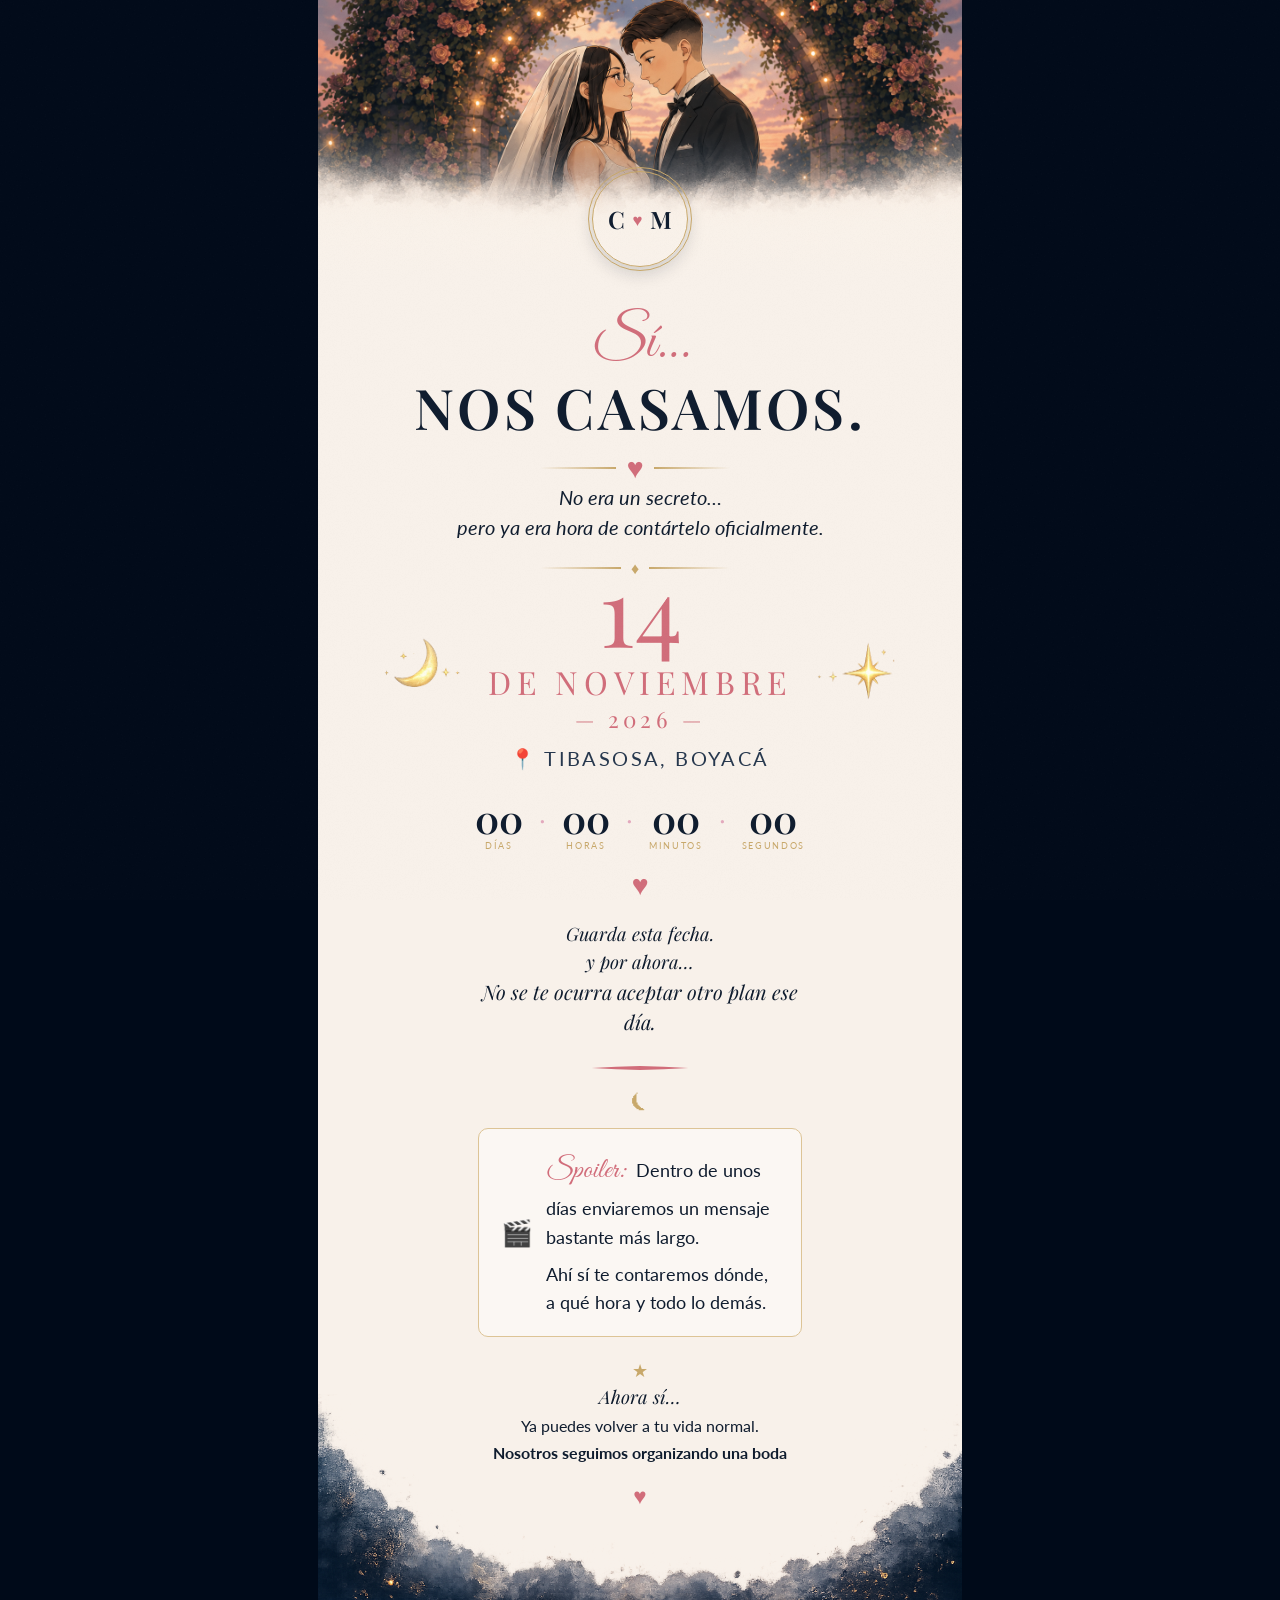
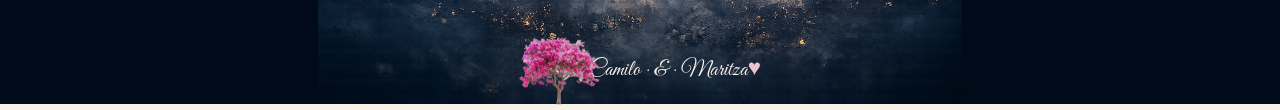
==== commit aa6f2f88: "Add files via upload" ====
--- a/index.html
+++ b/index.html
@@ -178,6 +178,13 @@
       margin: 0rem auto .8rem;
     }
 
+    .ts-tree {
+      height: 80px;
+      left: 15px;
+      display: block;
+      position: relative;
+    }
+
     .ts-date-flower {
       width: clamp(50px, 12vw, 90px);
       flex-shrink: 0;
@@ -311,7 +318,7 @@
       line-height: 1.6;
     }
 
-    .ts-spoiler-label { font-family: var(--font-script); color: var(--color-rose); font-size: 1.3em; margin-right: .1em; }
+    .ts-spoiler-label { font-family: var(--font-script); color: var(--color-rose); font-size: 1.6em; margin-right: .1em; }
 
     .ts-spoiler-sub {
       font-family: var(--font-body);
@@ -409,14 +416,14 @@
       </div>
   
       <div class="ts-date-wrap fade-in">
-        <img src="./assets/rosas-bl.png" alt="" aria-hidden="true" class="ts-date-flower">
+        <img src="./assets/moon.png" alt="" aria-hidden="true" class="ts-date-flower">
         <div class="ts-date">
           <div class="ts-daynum">14</div>
           <div class="ts-month">de noviembre</div>
           <div class="ts-year">— 2026 —</div>
           <div class="ts-location">📍 Tibasosa, Boyacá</div>
         </div>
-        <img src="./assets/rosas-br.png" alt="" aria-hidden="true" class="ts-date-flower">
+        <img src="./assets/star.png" alt="" aria-hidden="true" class="ts-date-flower">
       </div>
   
       <div class="countdown fade-in" id="countdown">
@@ -446,17 +453,17 @@
         </svg>
       </div>
 
-      <div class="ts-star fade-in" aria-hidden="true">★</div>
+      <div class="ts-star fade-in" aria-hidden="true">⏾</div>
   
       <div class="ts-spoiler fade-in">
         <span class="ts-spoiler-icon" aria-hidden="true">🎬</span>
         <div class="ts-spoiler-body">
-          <p class="ts-spoiler-main"><span class="ts-spoiler-label">Spoiler:</span> Dentro de unos días vas enviaremos un mensaje bastante más largo.</p>
-          <p class="ts-spoiler-sub">Ahí sí <span id="tell-word"></span> contaremos dónde, a qué hora y todo lo demás.</p>
+          <p class="ts-spoiler-main"><span class="ts-spoiler-label">Spoiler:</span> Dentro de unos días enviaremos un mensaje bastante más largo.</p>
+          <p class="ts-spoiler-main">Ahí sí <span id="tell-word"></span> contaremos dónde, <br> a qué hora y todo lo demás.</p>
         </div>
       </div>
 
-      <div class="ts-star fade-in" aria-hidden="true">♥</div>
+      <div class="ts-star fade-in" aria-hidden="true">★</div>
 
       <p class="ts-transition fade-in">Ahora sí&hellip;</p>
       <p class="ts-main fade-in">Ya <span id="can-word"></span> volver a <span id="you-word"></span> vida normal.</p>
@@ -466,7 +473,10 @@
   
     </div>
     <footer class="teaser-footer">
-      <p>Camilo &amp; Maritza · Hecho con <span class="heart ts-heart">♥</span></p>
+      <div style="display: flex; flex-direction: row; align-items: center; margin-bottom: -38px; margin-left: -20px;">
+        <img src="./assets/bugambilia.png" alt="" aria-hidden="true" class="ts-date-flower ts-tree">
+        <p>Camilo · &amp; · Maritza<span class="heart ts-heart"> ♥ </span></p>
+      </div>
     </footer>
 
   </div>
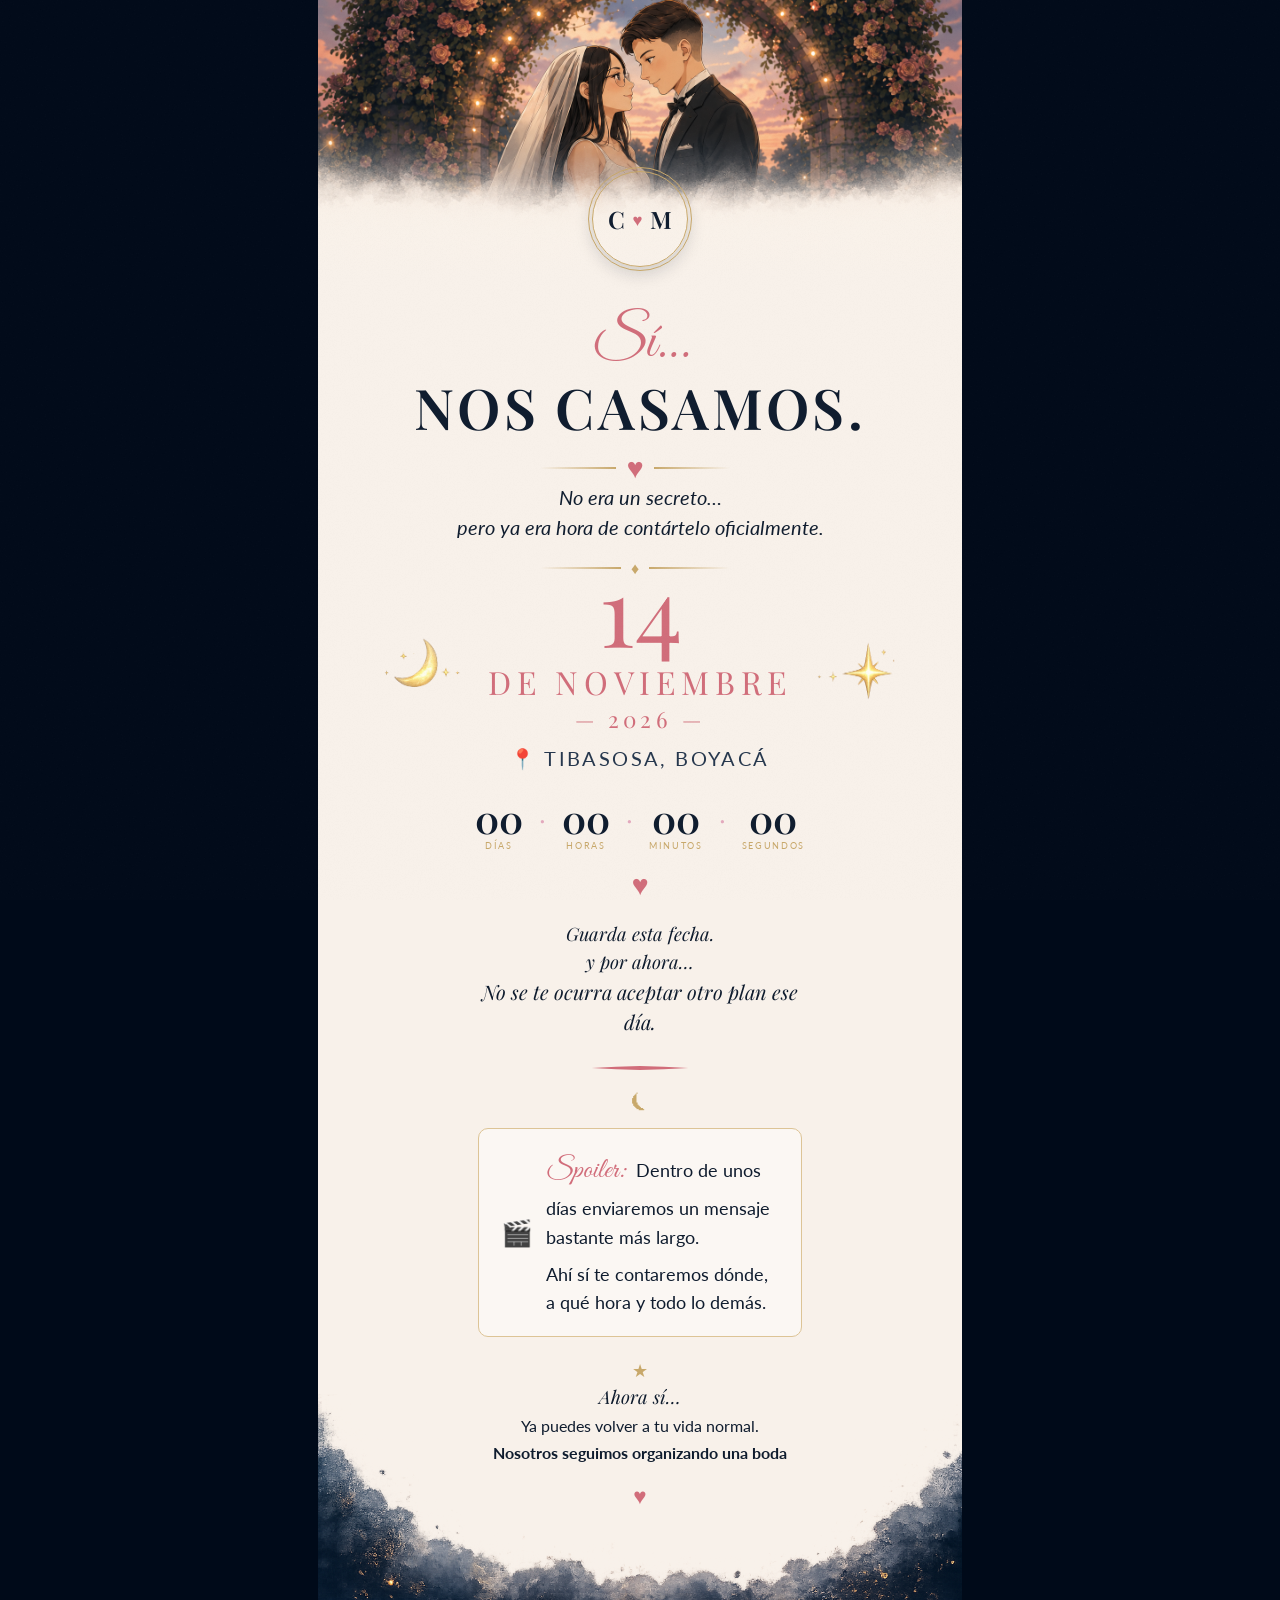
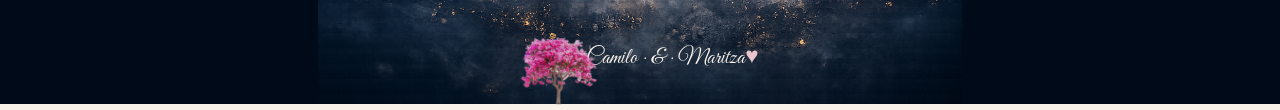
==== commit 09826974: "Add files via upload" ====
--- a/index.html
+++ b/index.html
@@ -180,9 +180,11 @@
 
     .ts-tree {
       height: 80px;
+      width: 85px !important;
       left: 15px;
       display: block;
       position: relative;
+      margin-bottom: -38px;
     }
 
     .ts-date-flower {
@@ -192,7 +194,7 @@
     }
 
     @media (max-width: 480px) {
-      .ts-date-flower { display: none; }
+      .ts-date-flower { width: clamp(30px, 9vw, 46px); }
     }
 
     .ts-daynum {
@@ -372,9 +374,17 @@
 
     .teaser-footer .heart { color: var(--color-rose-pale); }
 
+    .ts-footer-row {
+      display: flex;
+      flex-direction: row;
+      align-items: flex-end;
+      margin-left: -20px;
+    }
+
     @media (max-width: 640px) {
       .ts-spoiler { max-width: none; }
       .ts-main, .ts-accent { max-width: none; }
+      .ts-footer-row { margin-left: -8px; }
     }
   </style>
 </head>
@@ -473,7 +483,7 @@
   
     </div>
     <footer class="teaser-footer">
-      <div style="display: flex; flex-direction: row; align-items: center; margin-bottom: -38px; margin-left: -20px;">
+      <div class="ts-footer-row">
         <img src="./assets/bugambilia.png" alt="" aria-hidden="true" class="ts-date-flower ts-tree">
         <p>Camilo · &amp; · Maritza<span class="heart ts-heart"> ♥ </span></p>
       </div>
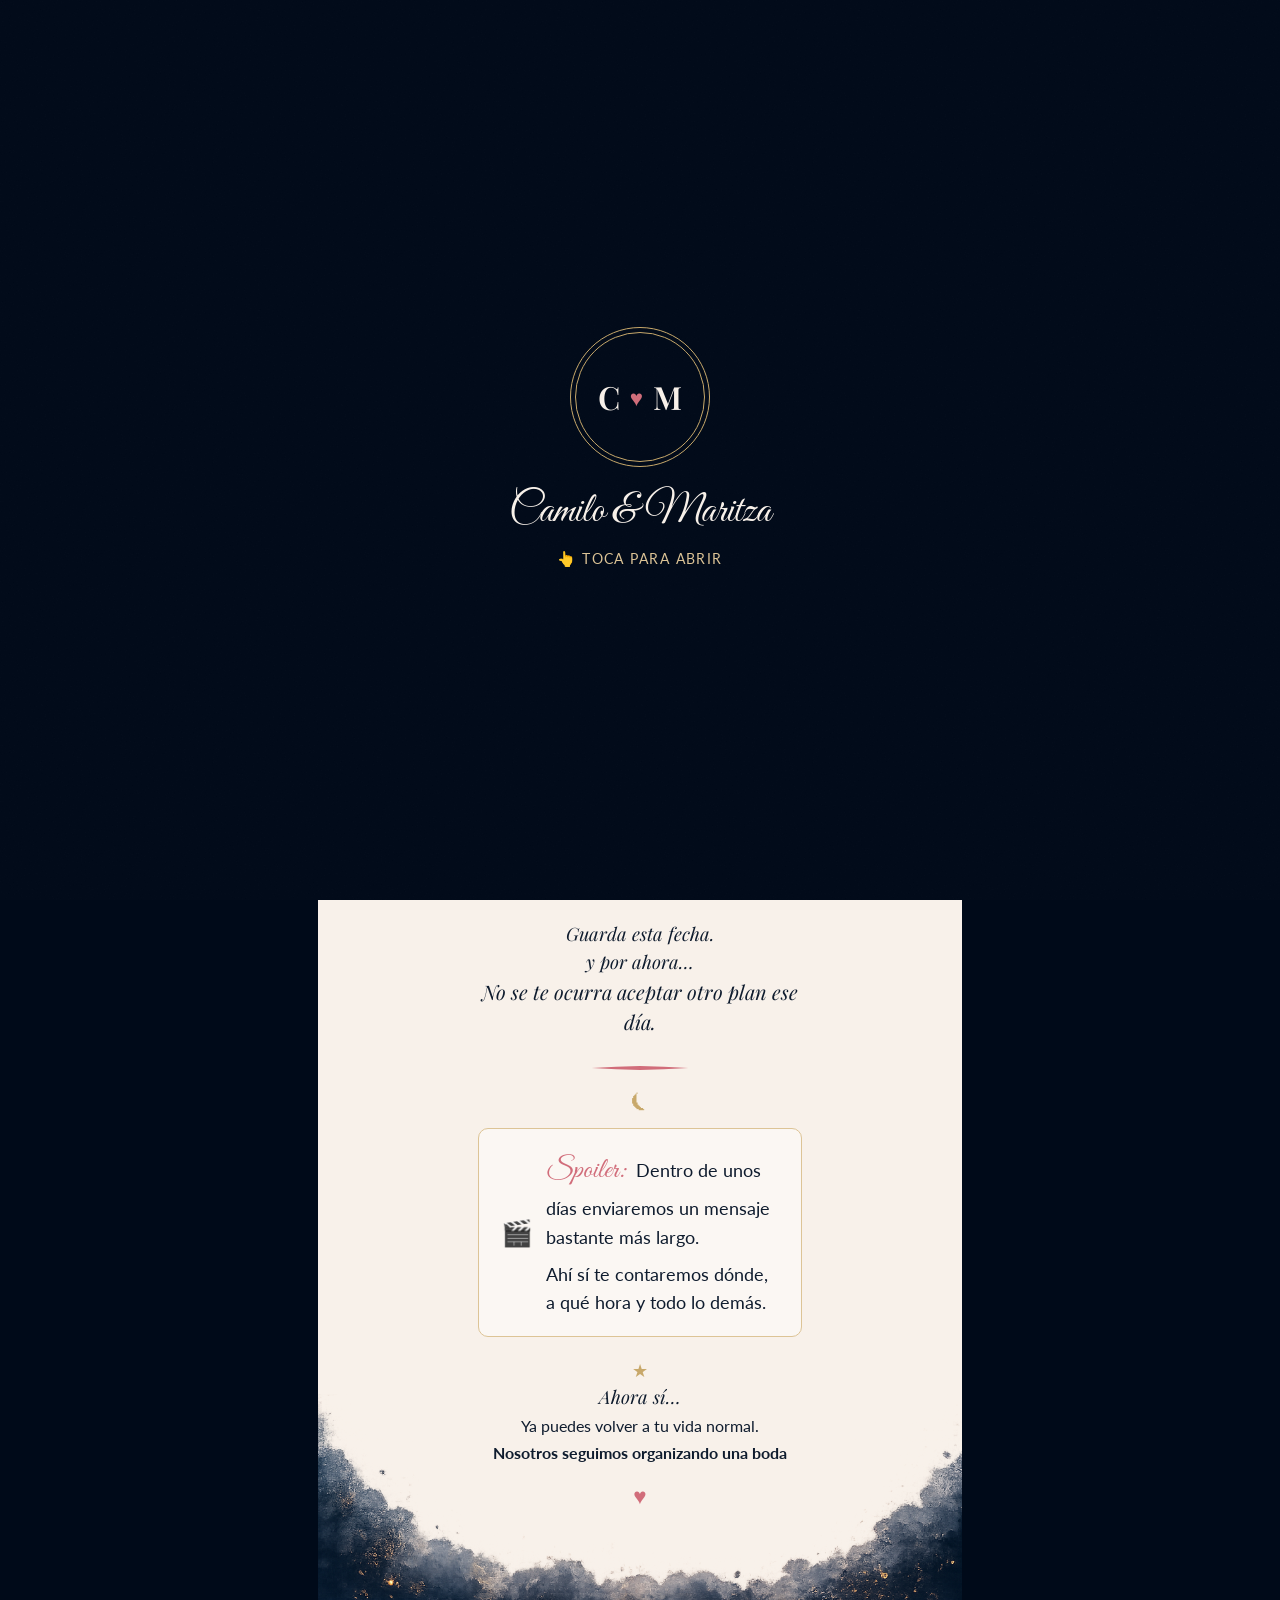
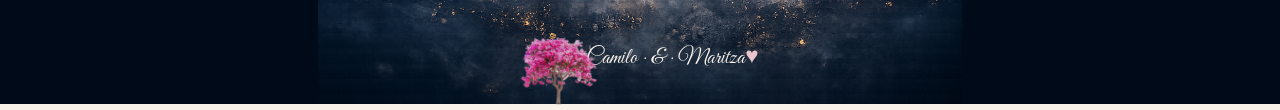
==== commit fcce581f: "Add files via upload" ====
--- a/index.html
+++ b/index.html
@@ -386,10 +386,93 @@
       .ts-main, .ts-accent { max-width: none; }
       .ts-footer-row { margin-left: -8px; }
     }
+
+    /* ── Portada: "toca para abrir" ─────────────────────
+       Pantalla previa que exige un click/tap real del usuario,
+       lo que además habilita la reproducción de la música de
+       fondo (los navegadores bloquean el autoplay con sonido
+       sin una interacción explícita).
+    ════════════════════════════════════════════════════ */
+    body.cover-active { overflow: hidden; }
+
+    #cover-screen {
+      position: fixed;
+      inset: 0;
+      z-index: 999;
+      display: flex;
+      align-items: center;
+      justify-content: center;
+      background: #000A19;
+      cursor: pointer;
+      transition: opacity .6s ease, visibility .6s ease;
+    }
+
+    #cover-screen.cover-hidden {
+      opacity: 0;
+      visibility: hidden;
+      pointer-events: none;
+    }
+
+    .cover-inner { text-align: center; padding: 2rem; }
+
+    .cover-monogram {
+      width: clamp(90px, 22vw, 130px);
+      height: clamp(90px, 22vw, 130px);
+      border-radius: 50%;
+      border: 1.5px solid var(--color-gold);
+      outline: 1.5px solid var(--color-gold);
+      outline-offset: 4px;
+      display: flex;
+      align-items: center;
+      justify-content: center;
+      gap: .3em;
+      margin: 0 auto 1.5rem;
+      font-family: var(--font-display);
+      font-weight: 600;
+      font-size: clamp(1.4rem, 5vw, 2rem);
+      color: var(--color-paper);
+    }
+
+    .cover-monogram .heart { color: var(--color-rose); font-size: .7em; }
+
+    .cover-names {
+      font-family: var(--font-script);
+      font-size: clamp(1.8rem, 6vw, 2.6rem);
+      color: var(--color-paper);
+      margin: 0 0 .8rem;
+    }
+
+    .cover-tap {
+      font-family: var(--font-body);
+      letter-spacing: .1em;
+      text-transform: uppercase;
+      font-size: clamp(.75rem, 2vw, .9rem);
+      color: var(--color-gold-light);
+      animation: cover-pulse 1.6s ease-in-out infinite;
+    }
+
+    @keyframes cover-pulse {
+      0%, 100% { opacity: .6; }
+      50%      { opacity: 1; }
+    }
+
+    @media (prefers-reduced-motion: reduce) {
+      .cover-tap { animation: none; }
+    }
   </style>
 </head>
 
-<body>
+<body class="cover-active">
+
+<div id="cover-screen" role="button" tabindex="0" aria-label="Toca para abrir la invitación">
+  <div class="cover-inner">
+    <div class="cover-monogram" aria-hidden="true">
+      <span id="cover-groom">C</span><span class="heart">♥</span><span id="cover-bride">M</span>
+    </div>
+    <p class="cover-names">Camilo &amp; Maritza</p>
+    <p class="cover-tap"><span aria-hidden="true">👆</span> Toca para abrir</p>
+  </div>
+</div>
 
 <section class="section" id="save-the-date" data-section="0" data-label="Guarda la Fecha">
 
@@ -546,6 +629,34 @@
 
   // Mostrar de inmediato (única sección, sin scroll necesario)
   document.querySelectorAll('.fade-in').forEach(el => el.classList.add('visible'));
+
+  // Portada "toca para abrir": el click/tap real habilita la reproducción
+  // de la música de fondo (los navegadores bloquean el autoplay con sonido
+  // sin una interacción explícita del usuario).
+  const coverScreen = document.getElementById('cover-screen');
+  document.getElementById('cover-groom').textContent = WEDDING.groom.charAt(0);
+  document.getElementById('cover-bride').textContent  = WEDDING.bride.charAt(0);
+
+  const bgAudio = WEDDING.audioSrc ? new Audio(WEDDING.audioSrc) : null;
+  if (bgAudio) {
+    bgAudio.loop = true;
+  }
+
+  function openInvitation() {
+    coverScreen.classList.add('cover-hidden');
+    document.body.classList.remove('cover-active');
+    if (bgAudio) {
+      bgAudio.play().catch(function () {});
+    }
+  }
+
+  coverScreen.addEventListener('click', openInvitation, { once: true });
+  coverScreen.addEventListener('keydown', function (e) {
+    if (e.key === 'Enter' || e.key === ' ') {
+      e.preventDefault();
+      openInvitation();
+    }
+  }, { once: true });
 </script>
 
 </body>
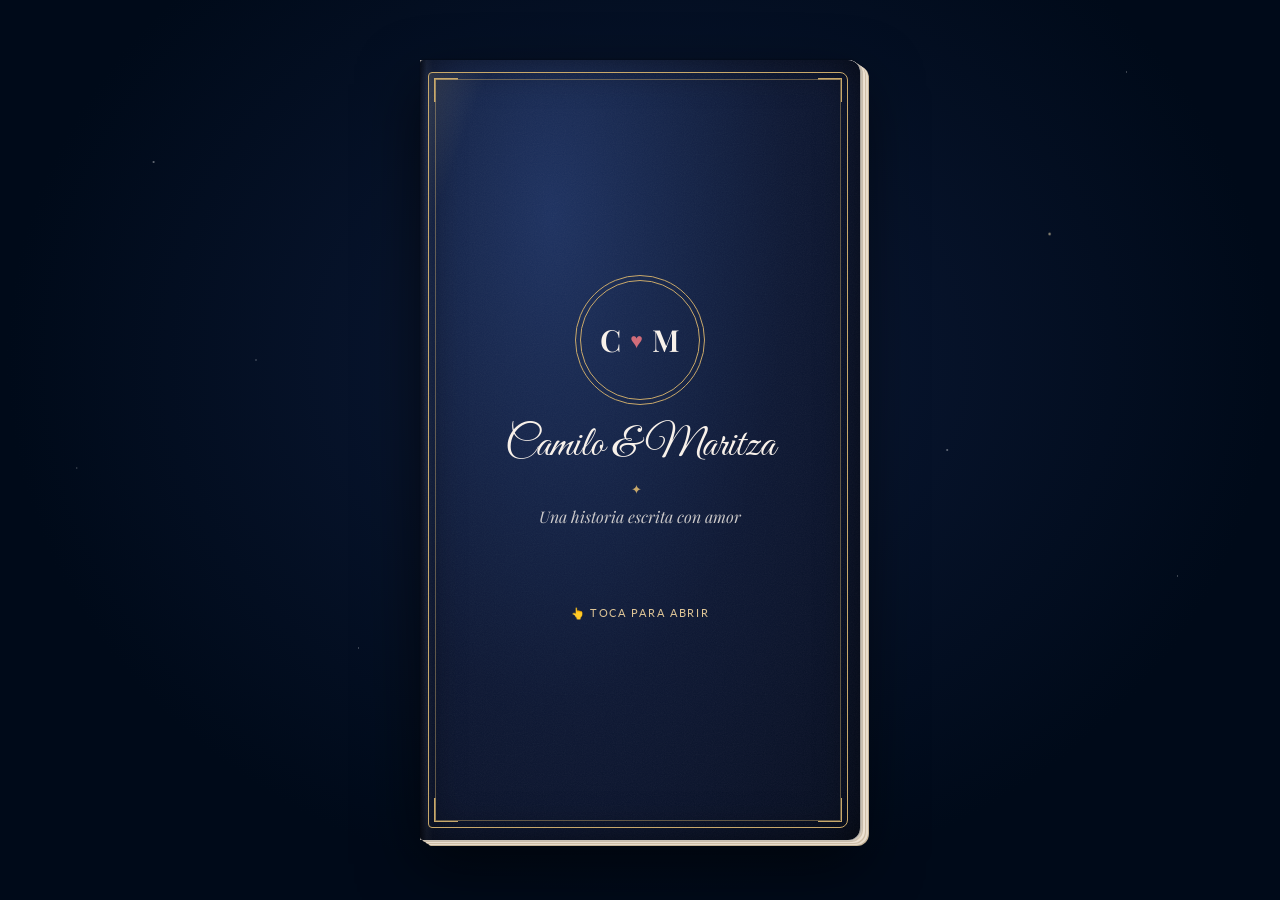
==== commit 0115885d: "Add files via upload" ====
--- a/index.html
+++ b/index.html
@@ -1,663 +1,393 @@
-<!DOCTYPE html>
-<html lang="es">
-<head>
-  <meta charset="UTF-8" />
-  <meta name="viewport" content="width=device-width, initial-scale=1.0" />
-  <title>Teaser: Camilo &amp; Maritza</title>
-  <meta name="description" content="Camilo & Maritza se casan el 14 de noviembre de 2026 en Tibasosa, Boyacá. Muy pronto más detalles." />
-
-  <!-- ═══════════════════════════════════════════════════
-       FUENTES (propias de esta página teaser — ver Mockups/Mockup.png)
-  ════════════════════════════════════════════════════ -->
-  <link rel="preconnect" href="https://fonts.googleapis.com" />
-  <link rel="preconnect" href="https://fonts.gstatic.com" crossorigin />
-  <link href="https://fonts.googleapis.com/css2?family=Playfair+Display:ital,wght@0,400;0,500;0,600;0,700;1,400;1,600&family=Lato:ital,wght@0,400;0,700;1,400&family=Great+Vibes&display=swap" rel="stylesheet" />
-  <link rel="stylesheet" href="./css/variables.css" />
-  <link rel="stylesheet" href="./css/common.css" />
-  <link rel="stylesheet" href="./css/sections.css" />
-  <link rel="stylesheet" href="./css/components.css" />
-
-  <style>
-    /* ═══════════════════════════════════════════════════
-       Ajustes puntuales solo para esta página teaser de una
-       sola sección. La paleta y tipografía de esta página son
-       propias (ver Mockups/Mockup.png) y distintas de las de
-       invitacion-completa.html, así que se redefinen aquí las
-       variables compartidas en lugar de tocar css/variables.css.
-    ════════════════════════════════════════════════════ */
-    #section-dots, #nav, #mobile-menu, #hamburger, #scroll-progress { display: none !important; }
-    html, body { scroll-snap-type: none; }
-    #save-the-date { height: auto; min-height: 100svh; overflow: visible; padding-top: 0; }
-
-    :root {
-      --color-paper:      #F8F1EA;
-      --color-ink:         #0F1C2E;
-      --color-ink-soft:    #26374d;
-      --color-rose:        #d16d7a;
-      --color-rose-light:  #e3a9bd;
-      --color-rose-pale:   #EBC5CD;
-      --color-gold:        #C8A86A;
-      --color-gold-light:  #ddc496;
-      --color-blue-deep:   #0F1C2E;
-      --font-display:      'Playfair Display', Georgia, serif;
-      --font-body:         'Lato', Arial, sans-serif;
-      --font-accent:       'Playfair Display', Georgia, serif;
-      --font-script:       'Great Vibes', cursive;
-    }
-
-    /* La tarjeta translúcida y el fondo navy animado de invitacion-completa.html
-       no aparecen en el mockup, que muestra un fondo crema plano y continuo. */
-    #save-the-date {
-      background: #000A19 !important;
-      animation: none !important;
-      padding: 0px !important;
-    }
-    #save-the-date .section-inner {
-      background: transparent;
-      background: var(--color-paper) !important;
-      backdrop-filter: none;
-      box-shadow: none;
-      border-radius: 0;
-      padding-bottom: 0px !important;
-    }
-    #save-the-date .section-inner::before { display: none; }
-
-    /* ── Hero + medallón monograma ─────────────────────── */
-    .ts-hero-wrap { position: relative; }
-    .ts-hero-wrap .section-img-wrap { position: relative; max-height: clamp(200px, 32vh, 320px); }
-
-    .ts-hero-fade {
-      position: absolute;
-      left: 0; right: 0; bottom: 0;
-      height: 38%;
-      background: linear-gradient(to bottom, rgba(252,250,246,0) 0%, var(--color-paper) 92%);
-      pointer-events: none;
-    }
-
-    .ts-monogram {
-      position: absolute;
-      left: 50%;
-      bottom: 80px;
-      transform: translate(-50%, 50%);
-      width: clamp(70px, 18vw, 96px);
-      height: clamp(70px, 18vw, 96px);
-      border-radius: 50%;
-      background: transparent;
-      border: 1.5px solid var(--color-gold);
-      outline: 1.5px solid var(--color-gold);
-      outline-offset: 3px;
-      display: flex;
-      align-items: center;
-      justify-content: center;
-      gap: .3em;
-      font-family: var(--font-display);
-      font-weight: 600;
-      font-size: clamp(1.1rem, 4vw, 1.5rem);
-      color: var(--color-ink);
-      box-shadow: 0 6px 18px rgba(15,28,46,.18);
-      z-index: 5;
-    }
-
-    .ts-monogram .heart { color: var(--color-rose); font-size: .7em; }
-
-  .ts-divider-line {
-    display: flex;
-    align-items: center;
-    width: 200px;
-    margin: 20px auto;
-  }
-
-  .ts-divider .line {
-    flex: 1;
-    height: 2px;
-    background: linear-gradient(to right, transparent, var(--color-gold));
-    margin-right: 10px;
-    margin-left: 0px;
-  }
-
-  .ts-divider .line:last-child {
-    margin-left: 10px;
-    background: linear-gradient(to left, transparent, var(--color-gold));
-  }
-
-  .hand-drawn-line {
-    width: 100px;
-    height: 10px;
-    margin: 20px auto;
-  }
-
-  .hand-drawn-line svg {
-    width: 100%;
-    height: 100%;
-  }
-
-
-    /* ── Texto guion / título ──────────────────────────── */
-    .ts-script {
-      font-family: var(--font-script);
-      font-size: clamp(2.4rem, 9vw, 3.6rem);
-      color: var(--color-rose);
-      line-height: 1;
-      margin-top: clamp(1rem, 6vw, 0rem);
-    }
-
-    .ts-title {
-      font-family: var(--font-display);
-      font-weight: 600;
-      text-transform: uppercase;
-      letter-spacing: .06em;
-      font-size: clamp(2.2rem, 7vw, 3.5rem);
-      color: var(--color-ink);
-      line-height: 1.1;
-      margin-top: .2rem;
-    }
-
-    .ts-intro {
-      font-family: var(--font-body);
-      font-style: italic;
-      color: var(--color-ink);
-      font-size: clamp(1.05rem, 2.6vw, 1.25rem);
-      max-width: 34ch;
-      line-height: 1.5;
-      margin: .6rem auto .2rem;
-    }
-
-    .ts-divider {
-      top: 0.8rem;
-      color: var(--color-gold);
-      font-size: 1rem;
-      margin: 0rem auto;
-    }
-
-    /* ── Fecha ──────────────────────────────────────────── */
-    .ts-date-wrap {
-      display: flex;
-      align-items: center;
-      justify-content: center;
-      gap: clamp(.5rem, 3vw, 1.5rem);
-      margin: 0rem auto .8rem;
-    }
-
-    .ts-tree {
-      height: 80px;
-      width: 85px !important;
-      left: 15px;
-      display: block;
-      position: relative;
-      margin-bottom: -38px;
-    }
-
-    .ts-date-flower {
-      width: clamp(50px, 12vw, 90px);
-      flex-shrink: 0;
-      opacity: .9;
-    }
-
-    @media (max-width: 480px) {
-      .ts-date-flower { width: clamp(30px, 9vw, 46px); }
-    }
-
-    .ts-daynum {
-      font-family: var(--font-display);
-      font-weight: 200;
-      font-size: clamp(3.5rem, 18vw, 6rem);
-      color: var(--color-rose);
-      line-height: .9;
-      margin-bottom: 0.5rem;
-    }
-
-    .ts-month {
-      font-family: var(--font-display);
-      text-transform: uppercase;
-      letter-spacing: .18em;
-      font-size: clamp(1.6rem, 6vw, 2rem);
-      color: var(--color-rose);
-      margin-top: .3rem;
-    }
-
-    .ts-year {
-      font-family: var(--font-display);
-      letter-spacing: .18em;
-      font-size: clamp(1.4rem, 3.5vw, 1.4rem);
-      color: var(--color-rose);
-      margin-top: .1rem;
-    }
-
-    .ts-location {
-      font-family: var(--font-body);
-      text-transform: uppercase;
-      letter-spacing: .12em;
-      font-size: clamp(.8rem, 2.2vw, 1.25rem);
-      color: var(--color-ink-soft);
-      margin-top: .7rem;
-    }
-
-    /* ── Cuenta regresiva (reutiliza .countdown de sections.css, sólo reposicionada) ── */
-    .countdown {
-      margin-top: 1rem;
-      margin-bottom: 1rem;
-    }
-
-    /* ── Corazones (mismo glifo en todos, todos animados) ─ */
-    .ts-heart {
-      display: inline-block;
-      animation: ts-pulse 1.4s ease-in-out infinite;
-    }
-
-    @keyframes ts-pulse {
-      0%, 100% { transform: scale(1); }
-      50%      { transform: scale(1.28); }
-    }
-
-    @media (prefers-reduced-motion: reduce) {
-      .ts-heart { animation: none; }
-    }
-
-    .ts-heartbeat {
-      font-size: clamp(1.4rem, 4vw, 1.8rem);
-      color: var(--color-rose);
-    }
-
-    /* ── Textos principales / transiciones / acentos ───── */
-    .ts-main {
-      font-family: var(--font-body);
-      font-size: clamp(.95rem, 2.2vw, 1rem);
-      color: var(--color-ink);
-      line-height: 1.7;
-      max-width: 34ch;
-      margin: 0rem auto;
-    }
-
-    .ts-main.ts-bold { font-weight: 700; }
-
-    .ts-transition {
-      font-family: var(--font-accent);
-      font-style: italic;
-      color: var(--color-ink);
-      font-size: clamp(1rem, 2.6vw, 1.15rem);
-      margin: 0rem auto .2rem;
-    }
-
-    .ts-accent {
-      font-family: var(--font-accent);
-      font-style: italic;
-      color: var(--color-ink);
-      font-size: clamp(1.05rem, 2.6vw, 1.25rem);
-      max-width: 30ch;
-      line-height: 1.5;
-      margin: 0rem auto 0rem;
-    }
-
-    .ts-star {
-      color: var(--color-gold);
-      font-size: 1.1rem;
-      margin: .2rem auto;
-    }
-
-    /* ── Caja spoiler ───────────────────────────────────── */
-    .ts-spoiler {
-      display: flex;
-      justify-content: center;
-      align-items: center;
-      gap: .8rem;
-      text-align: left;
-      border: 1.5px solid var(--color-gold-light);
-      border-radius: 10px;
-      background: rgba(255,255,255,.4);
-      padding: 1.2rem 1.4rem;
-      margin: .8rem auto 1.2rem;
-      max-width: 36ch;
-    }
-
-    .ts-spoiler-icon { flex: 0 0 auto; font-size: 1.6rem; line-height: 1; margin-top: .1rem; }
-
-    .ts-spoiler-body { flex: 1 1 auto; min-width: 0; display: flex; flex-direction: column; gap: .5rem; }
-
-    .ts-spoiler-main {
-      font-family: var(--font-body);
-      font-size: clamp(1rem, 2.4vw, 1.125rem);
-      color: var(--color-ink);
-      line-height: 1.6;
-    }
-
-    .ts-spoiler-label { font-family: var(--font-script); color: var(--color-rose); font-size: 1.6em; margin-right: .1em; }
-
-    .ts-spoiler-sub {
-      font-family: var(--font-body);
-      font-size: clamp(.8rem, 1.8vw, .875rem);
-      color: var(--color-ink-soft);
-      line-height: 1.5;
-    }
-
-    /* ── Nombre del invitado insertado dinámicamente ───── */
-    .guest-name {
-      font-family: var(--font-script);
-      font-size: 2em;
-      color: var(--color-rose);
-      text-shadow: 0 0 1px rgba(15,28,46,.18);
-      margin-top: 2rem;
-    }
-
-    .ts-heart-close {
-      color: var(--color-rose);
-      font-size: 1.4rem;
-      margin: 1rem auto .2rem;
-    }
-
-    .teaser-content{
-      background: var(--color-paper) !important;
-    }
-
-    /* ── Footer con assets/footer.png ───────────────────── */
-    .teaser-footer {
-      position: relative;
-      margin-top: clamp(-120px, -32vw, -310px);
-      min-height: clamp(220px, 32vw, 310px);
-      padding: 0rem 1.5rem 2rem;
-      display: flex;
-      align-items: flex-end;
-      justify-content: center;
-      text-align: center;
-      background-color: transparent;
-      background-image: url('./assets/footer.png');
-      background-repeat: no-repeat, no-repeat;
-      background-position: top center, top center;
-      background-size: cover, 100% 100%;
-      z-index: 10;
-    }
-
-    .teaser-footer p {
-      font-family: var(--font-script);
-      font-size: clamp(1.1rem, 3.2vw, 1.4rem);
-      color: var(--color-paper);
-    }
-
-    .teaser-footer .heart { color: var(--color-rose-pale); }
-
-    .ts-footer-row {
-      display: flex;
-      flex-direction: row;
-      align-items: flex-end;
-      margin-left: -20px;
-    }
-
-    @media (max-width: 640px) {
-      .ts-spoiler { max-width: none; }
-      .ts-main, .ts-accent { max-width: none; }
-      .ts-footer-row { margin-left: -8px; }
-    }
-
-    /* ── Portada: "toca para abrir" ─────────────────────
-       Pantalla previa que exige un click/tap real del usuario,
-       lo que además habilita la reproducción de la música de
-       fondo (los navegadores bloquean el autoplay con sonido
-       sin una interacción explícita).
-    ════════════════════════════════════════════════════ */
-    body.cover-active { overflow: hidden; }
-
-    #cover-screen {
-      position: fixed;
-      inset: 0;
-      z-index: 999;
-      display: flex;
-      align-items: center;
-      justify-content: center;
-      background: #000A19;
-      cursor: pointer;
-      transition: opacity .6s ease, visibility .6s ease;
-    }
-
-    #cover-screen.cover-hidden {
-      opacity: 0;
-      visibility: hidden;
-      pointer-events: none;
-    }
-
-    .cover-inner { text-align: center; padding: 2rem; }
-
-    .cover-monogram {
-      width: clamp(90px, 22vw, 130px);
-      height: clamp(90px, 22vw, 130px);
-      border-radius: 50%;
-      border: 1.5px solid var(--color-gold);
-      outline: 1.5px solid var(--color-gold);
-      outline-offset: 4px;
-      display: flex;
-      align-items: center;
-      justify-content: center;
-      gap: .3em;
-      margin: 0 auto 1.5rem;
-      font-family: var(--font-display);
-      font-weight: 600;
-      font-size: clamp(1.4rem, 5vw, 2rem);
-      color: var(--color-paper);
-    }
-
-    .cover-monogram .heart { color: var(--color-rose); font-size: .7em; }
-
-    .cover-names {
-      font-family: var(--font-script);
-      font-size: clamp(1.8rem, 6vw, 2.6rem);
-      color: var(--color-paper);
-      margin: 0 0 .8rem;
-    }
-
-    .cover-tap {
-      font-family: var(--font-body);
-      letter-spacing: .1em;
-      text-transform: uppercase;
-      font-size: clamp(.75rem, 2vw, .9rem);
-      color: var(--color-gold-light);
-      animation: cover-pulse 1.6s ease-in-out infinite;
-    }
-
-    @keyframes cover-pulse {
-      0%, 100% { opacity: .6; }
-      50%      { opacity: 1; }
-    }
-
-    @media (prefers-reduced-motion: reduce) {
-      .cover-tap { animation: none; }
-    }
-  </style>
-</head>
-
-<body class="cover-active">
-
-<div id="cover-screen" role="button" tabindex="0" aria-label="Toca para abrir la invitación">
-  <div class="cover-inner">
-    <div class="cover-monogram" aria-hidden="true">
-      <span id="cover-groom">C</span><span class="heart">♥</span><span id="cover-bride">M</span>
-    </div>
-    <p class="cover-names">Camilo &amp; Maritza</p>
-    <p class="cover-tap"><span aria-hidden="true">👆</span> Toca para abrir</p>
-  </div>
-</div>
-
-<section class="section" id="save-the-date" data-section="0" data-label="Guarda la Fecha">
-
-  <div class="teaser-content">
-    <div class="section-inner">
-  
-      <div class="ts-hero-wrap fade-in">
-        <div class="section-img-wrap section-img-hero">
-          <img src="./assets/mainPicture.png" alt="Camilo y Maritza" class="section-img img-0" />
-          <div class="ts-hero-fade" aria-hidden="true"></div>
-        </div>
-        <div class="ts-monogram" aria-hidden="true">
-          <span id="monogram-groom">C</span><span class="heart ts-heart">♥</span><span id="monogram-bride">M</span>
-        </div>
-      </div>
-  
-      <p class="ts-script fade-in">Sí&hellip;</p>
-      <h1 class="ts-title fade-in">Nos casamos.</h1>
-
-      <div class="ts-divider ts-divider-line fade-in">
-        <span class="line"></span>
-        <span>
-          <span class="ts-heart ts-heartbeat">♥</span>
-        </span>
-        <span class="line"></span>
-      </div>
-
-      <p class="ts-intro fade-in">No era un secreto&hellip; <br> pero ya era hora de <span id="reveal-word"></span> oficialmente.</p>
-
-      <div class="ts-divider ts-divider-line fade-in">
-        <span class="line"></span>
-        <span class="ts-heart">♦</span>
-        <span class="line"></span>
-      </div>
-  
-      <div class="ts-date-wrap fade-in">
-        <img src="./assets/moon.png" alt="" aria-hidden="true" class="ts-date-flower">
-        <div class="ts-date">
-          <div class="ts-daynum">14</div>
-          <div class="ts-month">de noviembre</div>
-          <div class="ts-year">— 2026 —</div>
-          <div class="ts-location">📍 Tibasosa, Boyacá</div>
-        </div>
-        <img src="./assets/star.png" alt="" aria-hidden="true" class="ts-date-flower">
-      </div>
-  
-      <div class="countdown fade-in" id="countdown">
-        <div class="countdown-unit"><span class="countdown-num" id="cd-days">--</span><span class="countdown-label">Días</span></div>
-        <span class="countdown-sep">·</span>
-        <div class="countdown-unit"><span class="countdown-num" id="cd-hours">--</span><span class="countdown-label">Horas</span></div>
-        <span class="countdown-sep">·</span>
-        <div class="countdown-unit"><span class="countdown-num" id="cd-mins">--</span><span class="countdown-label">Minutos</span></div>
-        <span class="countdown-sep">·</span>
-        <div class="countdown-unit"><span class="countdown-num" id="cd-secs">--</span><span class="countdown-label">Segundos</span></div>
-      </div>
-  
-      <div class="ts-heartbeat fade-in" aria-hidden="true"><span class="ts-heart">♥</span></div>
-  
-      <br>
-      <p class="ts-transition fade-in" id="std-text"></p>
-  
-      <p class="ts-transition fade-in">y por ahora&hellip;</p>
-      <p class="ts-accent fade-in" id="noplans-text"></p>
-  
-      <div class="hand-drawn-line">
-        <svg viewBox="0 0 300 20" preserveAspectRatio="none">
-          <path 
-            d="M5,10 Q80,7 150,6 Q220,7 295,10 Q220,13 150,14 Q80,13 5,10 Z" 
-            fill="#d16d7a"
-          />
-        </svg>
-      </div>
-
-      <div class="ts-star fade-in" aria-hidden="true">⏾</div>
-  
-      <div class="ts-spoiler fade-in">
-        <span class="ts-spoiler-icon" aria-hidden="true">🎬</span>
-        <div class="ts-spoiler-body">
-          <p class="ts-spoiler-main"><span class="ts-spoiler-label">Spoiler:</span> Dentro de unos días enviaremos un mensaje bastante más largo.</p>
-          <p class="ts-spoiler-main">Ahí sí <span id="tell-word"></span> contaremos dónde, <br> a qué hora y todo lo demás.</p>
-        </div>
-      </div>
-
-      <div class="ts-star fade-in" aria-hidden="true">★</div>
-
-      <p class="ts-transition fade-in">Ahora sí&hellip;</p>
-      <p class="ts-main fade-in">Ya <span id="can-word"></span> volver a <span id="you-word"></span> vida normal.</p>
-      <p class="ts-main ts-bold fade-in">Nosotros seguimos organizando una boda</p>
-  
-      <div class="ts-heart-close fade-in" aria-hidden="true"><span class="ts-heart">♥</span></div>
-  
-    </div>
-    <footer class="teaser-footer">
-      <div class="ts-footer-row">
-        <img src="./assets/bugambilia.png" alt="" aria-hidden="true" class="ts-date-flower ts-tree">
-        <p>Camilo · &amp; · Maritza<span class="heart ts-heart"> ♥ </span></p>
-      </div>
-    </footer>
-
-  </div>
-
-</section>
-
-
-<!-- ════════════════════════════════════════════════════
-     JAVASCRIPT — mínimo, propio de esta página teaser
-     (no usa js/init.js, que espera secciones que aquí no existen)
-════════════════════════════════════════════════════ -->
-<script src="config.js"></script>
-<script src="js/countdown.js"></script>
-<script src="js/guest.js"></script>
-<script>
-  // Iniciales para el medallón
-  document.getElementById('monogram-groom').textContent = WEDDING.groom.charAt(0);
-  document.getElementById('monogram-bride').textContent  = WEDDING.bride.charAt(0);
-
-  // Textos que dependen del invitado (nombre + singular/plural), ver guests.json
-  const stdText      = document.getElementById('std-text');
-  const revealWord   = document.getElementById('reveal-word');
-  const noplansText  = document.getElementById('noplans-text');
-  const tellWord     = document.getElementById('tell-word');
-  const canWord      = document.getElementById('can-word');
-  const youWord      = document.getElementById('you-word');
-
-  getGuestData().then(function (guest) {
-    const single = guest.single !== false;
-    const name   = guest.name || '';
-
-    stdText.textContent = '';
-    if (name) {
-      const nameSpan = document.createElement('span');
-      nameSpan.className = 'guest-name';
-      nameSpan.textContent = name + ',';
-
-      const saveSpan = document.createElement('span');
-      saveSpan.className = 'ts-transition';
-      saveSpan.textContent = (single ? 'guarda' : 'guarden') + ' esta fecha.';
-      stdText.appendChild(nameSpan);
-      stdText.appendChild(document.createElement('br'));
-      stdText.appendChild(saveSpan);
-    } else {
-      stdText.appendChild(document.createTextNode('Guarda esta fecha.'));
-    }
-
-    noplansText.textContent = single
-      ? 'No se te ocurra aceptar otro plan ese día.'
-      : 'No se les ocurra aceptar otro plan ese día.';
-
-    tellWord.textContent    = single ? 'te'         : 'les';
-    canWord.textContent     = single ? 'puedes'     : 'pueden';
-    youWord.textContent     = single ? 'tu'         : 'su';
-    revealWord.textContent  = single ? 'contártelo' : 'contárselo';
-  });
-
-  // Mostrar de inmediato (única sección, sin scroll necesario)
-  document.querySelectorAll('.fade-in').forEach(el => el.classList.add('visible'));
-
-  // Portada "toca para abrir": el click/tap real habilita la reproducción
-  // de la música de fondo (los navegadores bloquean el autoplay con sonido
-  // sin una interacción explícita del usuario).
-  const coverScreen = document.getElementById('cover-screen');
-  document.getElementById('cover-groom').textContent = WEDDING.groom.charAt(0);
-  document.getElementById('cover-bride').textContent  = WEDDING.bride.charAt(0);
-
-  const bgAudio = WEDDING.audioSrc ? new Audio(WEDDING.audioSrc) : null;
-  if (bgAudio) {
-    bgAudio.loop = true;
-  }
-
-  function openInvitation() {
-    coverScreen.classList.add('cover-hidden');
-    document.body.classList.remove('cover-active');
-    if (bgAudio) {
-      bgAudio.play().catch(function () {});
-    }
-  }
-
-  coverScreen.addEventListener('click', openInvitation, { once: true });
-  coverScreen.addEventListener('keydown', function (e) {
-    if (e.key === 'Enter' || e.key === ' ') {
-      e.preventDefault();
-      openInvitation();
-    }
-  }, { once: true });
-</script>
-
-</body>
-</html>
+<!DOCTYPE html>
+<html lang="es">
+<head>
+  <meta charset="UTF-8" />
+  <meta name="viewport" content="width=device-width, initial-scale=1.0, viewport-fit=cover" />
+  <title>Camilo &amp; Maritza – Nuestra historia</title>
+
+  <!-- ═══════════════════════════════════════════════════
+       INVITACIÓN EN MODO LIBRO DE CUENTOS
+       Misma información que invitacion-completa.html (config.js),
+       presentada como un libro: la tapa es la portada "toca para
+       abrir", cada sección es una página y el footer es la contratapa.
+       Estilos en css/book.css · lógica de páginas en js/book.js
+  ════════════════════════════════════════════════════ -->
+  <link rel="preconnect" href="https://fonts.googleapis.com" />
+  <link rel="preconnect" href="https://fonts.gstatic.com" crossorigin />
+  <link href="https://fonts.googleapis.com/css2?family=Playfair+Display:ital,wght@0,400;0,500;0,600;0,700;1,400;1,600&family=Lato:ital,wght@0,400;0,700;1,400&family=Great+Vibes&display=swap" rel="stylesheet" />
+  <link rel="stylesheet" href="./css/variables.css" />
+  <link rel="stylesheet" href="./css/common.css" />
+  <link rel="stylesheet" href="./css/sections.css" />
+  <link rel="stylesheet" href="./css/components.css" />
+  <link rel="stylesheet" href="./css/book.css" />
+</head>
+
+<body class="book-closed">
+
+<button id="audio-toggle" title="Música de fondo" aria-label="Alternar música">🎵</button>
+
+<!-- js/init.js genera aquí el menú móvil; en el libro no se usa -->
+<div id="mobile-menu" hidden></div>
+
+<!-- ════════════════════════════════════════════════════
+     EL LIBRO
+     Doble página con el lomo al centro. Cada .leaf ocupa la mitad
+     derecha y gira sobre el lomo: su frente es una página derecha y
+     su reverso, al voltearse, la página izquierda siguiente.
+       Hoja 0: tapa            / guarda
+       Hoja 1: p1 Prólogo      / p2 Ceremonia
+       Hoja 2: p3 Recepción    / p4 Asistencia
+       Hoja 3: p5 Recomend.    / p6 Dress Code
+       Hoja 4: p7 Recuerdos    / p8 Fin
+       Contratapa (fija, debajo): p9
+     En móvil se ve una página a la vez y la "cámara" se desplaza
+     entre izquierda y derecha (js/book.js).
+════════════════════════════════════════════════════ -->
+<div class="book-stage is-cover" id="book-stage">
+  <div class="sky" aria-hidden="true"></div>
+
+  <div class="book" id="book">
+
+    <!-- Canto de las hojas: por leer (derecha) y ya leídas (izquierda) -->
+    <div class="book-block" aria-hidden="true"></div>
+    <div class="book-block-left" aria-hidden="true"></div>
+
+    <!-- ══ CONTRATAPA (p9, debajo de todas las hojas) ══ -->
+    <div class="back-cover">
+      <div class="back-cover-inner">
+        <div class="back-heart" aria-hidden="true"><span class="ts-heart">♥</span></div>
+        <button class="back-restart" id="book-restart"><span data-t="book.backToStart"></span> ↺</button>
+      </div>
+      <p class="back-names" data-t="footerSignature"></p>
+      <div class="back-footer">
+        <img src="./assets/bugambilia.png" alt="" aria-hidden="true" class="back-tree">
+      </div>
+    </div>
+
+    <!-- ══ HOJA 0: TAPA / GUARDA ══ -->
+    <div class="leaf leaf-cover">
+      <div class="leaf-front cover-front" id="cover-screen" role="button" tabindex="0" aria-label="Toca para abrir la invitación">
+        <div class="cover-frame" aria-hidden="true"></div>
+        <div class="fireflies" aria-hidden="true"><i></i><i></i><i></i><i></i><i></i><i></i><i></i><i></i></div>
+        <div class="cover-inner">
+          <div class="cover-monogram" aria-hidden="true">
+            <span data-t="groomInitial"></span><span class="heart ts-heart">♥</span><span data-t="brideInitial"></span>
+          </div>
+          <p class="cover-names" data-t="couple"></p>
+          <div class="cover-divider" aria-hidden="true">✦</div>
+          <p class="cover-for" data-t="book.coverFor"></p>
+          <p class="cover-guest" id="cover-guest"></p>
+          <p class="cover-tap"><span aria-hidden="true">👆</span> <span data-t="cover.tap"></span></p>
+        </div>
+      </div>
+      <div class="leaf-back" aria-hidden="true"><div class="leaf-back-ornament">✦ ♥ ✦</div></div>
+    </div>
+
+    <div class="leaf">
+      <!-- p1 · Prólogo -->
+      <div class="leaf-front"><div class="page-scroll">
+        <section class="section" id="save-the-date" data-section="0">
+          <div class="section-inner">
+            <div class="ts-hero-wrap fade-in">
+              <div class="section-img-wrap section-img-hero">
+                <img src="./assets/mainPicture.png" alt="Camilo y Maritza" class="section-img img-0" />
+                <div class="ts-hero-fade" aria-hidden="true"></div>
+              </div>
+              <div class="ts-monogram" aria-hidden="true">
+                <span data-t="groomInitial"></span><span class="heart ts-heart">♥</span><span data-t="brideInitial"></span>
+              </div>
+            </div>
+
+            <p class="chapter-num prologue-num fade-in" data-t="book.prologue"></p>
+            <h1 class="once-upon fade-in" data-t="book.onceUpon"></h1>
+            <span class="page-gap" aria-hidden="true"></span>
+            <p class="story-text fade-in" data-t="book.prologueOpen"></p>
+            <p class="story-text fade-in" data-t="book.prologueCouple"></p>
+
+            <div class="couple-names fade-in">
+              <span data-t="groom"></span>
+              <span class="heart ts-heart">♥</span>
+              <span data-t="bride"></span>
+            </div>
+
+            <p class="story-text story-guest fade-in" data-t="book.prologueGuest"></p>
+            <!-- js/init.js lo necesita; en el libro el nombre va dentro del prólogo -->
+            <p id="guest-greeting" hidden></p>
+
+            <span class="page-gap" aria-hidden="true"></span>
+            <p class="story-lead story-lead-date fade-in" data-t="book.dateLead"></p>
+            <div class="ts-date-wrap fade-in">
+              <img src="./assets/moon.png" alt="" aria-hidden="true" class="ts-date-flower">
+              <div class="ts-date">
+                <span class="sr-only" id="wedding-date-display"></span>
+                <div class="ts-daynum" id="date-day" aria-hidden="true"></div>
+                <div class="ts-month" id="date-month" aria-hidden="true"></div>
+                <div class="ts-year" id="date-year" aria-hidden="true"></div>
+                <div class="ts-location">📍 <span id="date-location"></span></div>
+              </div>
+              <img src="./assets/star.png" alt="" aria-hidden="true" class="ts-date-flower">
+            </div>
+
+            <span class="page-gap" aria-hidden="true"></span>
+            <p class="story-lead fade-in" data-t="book.countdownLead"></p>
+            <div class="countdown fade-in" id="countdown">
+              <div class="countdown-unit"><span class="countdown-num" id="cd-days">--</span><span class="countdown-label" data-t="countdown.days"></span></div>
+              <span class="countdown-sep">·</span>
+              <div class="countdown-unit"><span class="countdown-num" id="cd-hours">--</span><span class="countdown-label" data-t="countdown.hours"></span></div>
+              <span class="countdown-sep">·</span>
+              <div class="countdown-unit"><span class="countdown-num" id="cd-mins">--</span><span class="countdown-label" data-t="countdown.minutes"></span></div>
+              <span class="countdown-sep">·</span>
+              <div class="countdown-unit"><span class="countdown-num" id="cd-secs">--</span><span class="countdown-label" data-t="countdown.seconds"></span></div>
+            </div>
+            <span class="page-gap" aria-hidden="true"></span>
+          </div>
+        </section>
+      </div></div>
+      <!-- p2 · Ceremonia -->
+      <div class="leaf-back"><div class="page-scroll">
+        <section class="section" id="ceremonia" data-section="1">
+          <div class="section-inner">
+            <p class="chapter-num fade-in" data-chapter></p>
+            <h2 class="chapter-title fade-in" data-t="book.chapters.ceremonia"></h2>
+            <div class="chapter-flourish fade-in" aria-hidden="true"><span class="ts-heart">♥</span></div>
+            <p class="chapter-note fade-in" data-t="ceremony.label"></p>
+            <p class="chapter-lead fade-in" data-t="book.leads.ceremonia"></p>
+
+            <div class="section-img-wrap fade-in">
+              <img src="./assets/foto2.png" alt="Ceremonia" class="section-img" />
+              <div class="section-img-placeholder">
+                <span class="img-ph-icon">⛪</span>
+                <span class="img-ph-label">Iglesia / Capilla<br><small>1200 × 675 px · ratio 16:9</small></span>
+              </div>
+            </div>
+
+            <div class="event-card fade-in">
+              <div class="event-detail">
+                <span class="icon">📍</span>
+                <div class="text">
+                  <strong data-t="ceremony.place"></strong>
+                  <span data-t="ceremony.address"></span>
+                </div>
+              </div>
+              <div class="event-detail">
+                <span class="icon">📅</span>
+                <div class="text">
+                  <strong data-t="ceremony.date"></strong>
+                  <span data-t="ceremony.time"></span>
+                </div>
+              </div>
+              <div class="event-detail">
+                <span class="icon">🕐</span>
+                <div class="text">
+                  <strong data-t="ceremony.arrival"></strong>
+                  <span data-t="ceremony.doors"></span>
+                </div>
+              </div>
+            </div>
+
+            <a data-href="ceremony.mapLink" href="#" class="btn btn-blue fade-in" target="_blank" rel="noopener">
+              <svg width="14" height="14" viewBox="0 0 24 24" fill="none" stroke="currentColor" stroke-width="2"><path d="M21 10c0 7-9 13-9 13s-9-6-9-13a9 9 0 0118 0z"/><circle cx="12" cy="10" r="3"/></svg>
+              <span data-t="ceremony.mapLabel"></span>
+            </a>
+            <img src="./assets/rosas-tl.png" alt="" aria-hidden="true" class="corner-img tl">
+          </div>
+        </section>
+      </div></div>
+    </div>
+
+    <div class="leaf">
+      <!-- p3 · Recepción -->
+      <div class="leaf-front"><div class="page-scroll">
+        <section class="section" id="recepcion" data-section="2">
+          <div class="section-inner">
+            <p class="chapter-num fade-in" data-chapter></p>
+            <h2 class="chapter-title fade-in" data-t="book.chapters.recepcion"></h2>
+            <div class="chapter-flourish fade-in" aria-hidden="true"><span class="ts-heart">♥</span></div>
+            <p class="chapter-note fade-in" data-t="reception.label"></p>
+            <p class="chapter-lead fade-in" data-t="book.leads.recepcion"></p>
+
+            <div class="section-img-wrap fade-in">
+              <img src="./assets/foto3.png" alt="Recepción" class="section-img" />
+              <div class="section-img-placeholder">
+                <span class="img-ph-icon">🥂</span>
+                <span class="img-ph-label">Pareja en la recepción<br><small>1200 × 675 px · ratio 16:9</small></span>
+              </div>
+            </div>
+
+            <div class="event-card fade-in">
+              <div class="event-detail">
+                <span class="icon">📍</span>
+                <div class="text">
+                  <strong data-t="reception.place"></strong>
+                  <span data-t="reception.address"></span>
+                </div>
+              </div>
+              <div class="event-detail">
+                <span class="icon">📅</span>
+                <div class="text">
+                  <strong data-t="reception.date"></strong>
+                  <span data-t="reception.time"></span>
+                </div>
+              </div>
+              <div class="event-detail">
+                <span class="icon">🎶</span>
+                <div class="text">
+                  <strong data-t="reception.extraTitle"></strong>
+                  <span data-t="reception.extraText"></span>
+                </div>
+              </div>
+            </div>
+
+            <a data-href="reception.mapLink" href="#" class="btn btn-blue fade-in" target="_blank" rel="noopener">
+              <svg width="14" height="14" viewBox="0 0 24 24" fill="none" stroke="currentColor" stroke-width="2"><path d="M21 10c0 7-9 13-9 13s-9-6-9-13a9 9 0 0118 0z"/><circle cx="12" cy="10" r="3"/></svg>
+              <span data-t="reception.mapLabel"></span>
+            </a>
+            <img src="./assets/rosas-tr.png" alt="" aria-hidden="true" class="corner-img tr">
+          </div>
+        </section>
+      </div></div>
+      <!-- p4 · Asistencia -->
+      <div class="leaf-back"><div class="page-scroll">
+        <section class="section" id="asistencia" data-section="3">
+          <div class="section-inner">
+            <p class="chapter-num fade-in" data-chapter></p>
+            <h2 class="chapter-title fade-in" data-t="book.chapters.asistencia"></h2>
+            <div class="chapter-flourish fade-in" aria-hidden="true"><span class="ts-heart">♥</span></div>
+            <p class="chapter-note fade-in" data-t="rsvp.label"></p>
+            <p class="chapter-lead fade-in" data-t="book.leads.asistencia"></p>
+
+            <span class="page-gap" aria-hidden="true"></span>
+            <p class="section-body fade-in" data-t="rsvp.message"></p>
+
+            <span class="page-gap" aria-hidden="true"></span>
+            <div class="section-img-wrap fade-in section-img-circle">
+              <img src="./assets/foto4.png" alt="Confirma tu asistencia" class="section-img" />
+              <div class="section-img-placeholder">
+                <span class="img-ph-icon">💌</span>
+                <span class="img-ph-label">Pareja / festejo<br><small>900 × 900 px · ratio 1:1</small></span>
+              </div>
+            </div>
+
+            <span class="page-gap" aria-hidden="true"></span>
+            <a data-href="rsvp.formLink" href="#" class="btn btn-glow fade-in" target="_blank" rel="noopener">
+              <svg width="14" height="14" viewBox="0 0 24 24" fill="none" stroke="currentColor" stroke-width="2"><path d="M20 12V22H4V12"/><path d="M22 7H2v5h20V7z"/><path d="M12 22V7"/><path d="M12 7H7.5a2.5 2.5 0 010-5C11 2 12 7 12 7z"/><path d="M12 7h4.5a2.5 2.5 0 000-5C13 2 12 7 12 7z"/></svg>
+              <span data-t="rsvp.buttonLabel"></span>
+            </a>
+            <span class="page-gap" aria-hidden="true"></span>
+            <img src="./assets/rosas-tl.png" alt="" aria-hidden="true" class="corner-img tl">
+            <img src="./assets/rosas-tr.png" alt="" aria-hidden="true" class="corner-img tr">
+          </div>
+        </section>
+      </div></div>
+    </div>
+
+    <div class="leaf">
+      <!-- p5 · Recomendaciones -->
+      <div class="leaf-front"><div class="page-scroll">
+        <section class="section" id="recomendaciones" data-section="4">
+          <div class="section-inner">
+            <p class="chapter-num fade-in" data-chapter></p>
+            <h2 class="chapter-title fade-in" data-t="book.chapters.recomendaciones"></h2>
+            <div class="chapter-flourish fade-in" aria-hidden="true"><span class="ts-heart">♥</span></div>
+            <p class="chapter-note fade-in" data-t="recommendations.label"></p>
+            <p class="chapter-lead fade-in" data-t="book.leads.recomendaciones"></p>
+
+            <ul class="rec-list fade-in" id="rec-list"><!-- Generado por JS --></ul>
+            <img src="./assets/rosas-tr.png" alt="" aria-hidden="true" class="corner-img tr">
+          </div>
+        </section>
+      </div></div>
+      <!-- p6 · Dress Code -->
+      <div class="leaf-back"><div class="page-scroll">
+        <section class="section" id="dresscode" data-section="5">
+          <div class="section-inner">
+            <p class="chapter-num fade-in" data-chapter></p>
+            <h2 class="chapter-title fade-in" data-t="book.chapters.dresscode"></h2>
+            <div class="chapter-flourish fade-in" aria-hidden="true"><span class="ts-heart">♥</span></div>
+            <p class="chapter-note fade-in" data-t="dresscode.label"></p>
+            <p class="chapter-lead fade-in" data-t="book.leads.dresscode"></p>
+
+            <p class="section-body fade-in" data-t="dresscode.main"></p>
+
+            <div class="dress-grid fade-in" id="dress-grid"><!-- Generado por JS --></div>
+
+            <p class="section-body section-note fade-in" data-t="dresscode.note"></p>
+            <img src="./assets/rosas-tl.png" alt="" aria-hidden="true" class="corner-img tl">
+          </div>
+        </section>
+      </div></div>
+    </div>
+
+    <div class="leaf">
+      <!-- p7 · Recuerdos -->
+      <div class="leaf-front"><div class="page-scroll">
+        <section class="section" id="qrs" data-section="6">
+          <div class="section-inner">
+            <p class="chapter-num fade-in" data-chapter></p>
+            <h2 class="chapter-title fade-in" data-t="book.chapters.qrs"></h2>
+            <div class="chapter-flourish fade-in" aria-hidden="true"><span class="ts-heart">♥</span></div>
+            <p class="chapter-note fade-in" data-t="qrs.label"></p>
+            <p class="chapter-lead fade-in" data-t="book.leads.qrs"></p>
+
+            <div class="section-img-wrap fade-in">
+              <img src="./assets/foto1.png" alt="Recuerdos" class="section-img" />
+              <div class="section-img-placeholder">
+                <span class="img-ph-icon">📸</span>
+                <span class="img-ph-label">Pareja en su historia<br><small>1200 × 675 px · ratio 16:9</small></span>
+              </div>
+            </div>
+
+            <p class="section-body fade-in" data-t="qrs.intro"></p>
+
+            <div class="qr-grid fade-in" id="qr-grid"><!-- Generado por JS --></div>
+            <img src="./assets/rosas-tl.png" alt="" aria-hidden="true" class="corner-img tl">
+            <img src="./assets/rosas-tr.png" alt="" aria-hidden="true" class="corner-img tr">
+          </div>
+        </section>
+      </div></div>
+      <!-- p8 · Fin -->
+      <div class="leaf-back"><div class="page-scroll">
+        <div class="fin-page">
+          <p class="fin-happy fade-in" data-t="book.happyEnding"></p>
+          <p class="fin-end fade-in" data-t="book.theEnd"></p>
+          <p class="fin-epilogue fade-in" data-t="book.epilogue"></p>
+          <div class="fin-heart fade-in" aria-hidden="true"><span class="ts-heart">♥</span></div>
+        </div>
+      </div></div>
+    </div>
+
+  </div>
+
+  <!-- Pistas, número de página y marcapáginas: fijos sobre lo que se ve -->
+  <div class="book-hud" id="book-hud">
+    <nav class="bookmark" id="bookmark" aria-label="Índice">
+      <button class="bookmark-ribbon" id="bookmark-toggle" aria-expanded="false"><span data-t="book.index"></span></button>
+      <div class="bookmark-panel" id="bookmark-panel">
+        <ul id="nav-links" role="list"><!-- Generado por JS (WEDDING.nav) --></ul>
+      </div>
+    </nav>
+    <div class="edge-arrows" aria-hidden="true">
+      <span class="edge-arrow edge-next">›</span>
+      <span class="edge-arrow edge-prev">‹</span>
+    </div>
+    <button class="turn-hint turn-prev" id="turn-prev"><span class="turn-arrow">‹</span> <span data-t="book.prev"></span></button>
+    <span class="page-num" id="page-num" aria-live="polite"></span>
+    <button class="turn-hint turn-next" id="turn-next"><span data-t="book.next"></span> <span class="turn-arrow">›</span></button>
+    <p class="swipe-hint" id="swipe-hint" data-t="book.swipeHint"></p>
+  </div>
+</div>
+
+<!-- ════════════════════════════════════════════════════
+     JAVASCRIPT
+     Orden: config → guest → init (textos, menú, audio) → countdown → book
+     (no carga js/common.js: espera la barra de navegación y el scroll
+     de invitacion-completa.html)
+════════════════════════════════════════════════════ -->
+<script src="config.js"></script>
+<script src="js/guest.js"></script>
+<script src="js/init.js"></script>
+<script src="js/countdown.js"></script>
+<script src="js/book.js"></script>
+
+</body>
+</html>
--- a/css/variables.css
+++ b/css/variables.css
@@ -1,40 +1,40 @@
-/* ════════════════════════════════════════════════════
-   VARIABLES GLOBALES
-   ──────────────────────────────────────────────────
-   Edita aquí para cambiar la paleta de colores,
-   tipografía y espaciado de toda la invitación.
-════════════════════════════════════════════════════ */
-
-:root {
-
-	/* ── Paleta de colores ──────────────────────────── */
-	--color-paper:       #f5efe6;   /* fondo principal (crema cálido) */
-	--color-paper-dark:  #ede3d5;   /* fondo alterno de secciones */
-	--color-ink:         #3a2d22;   /* texto principal (sepia oscuro) */
-	--color-ink-soft:    #5c4a38;   /* texto secundario */
-
-	--color-blue-soft:   #7b9db8;
-	--color-blue-deep:   #4a6f8a;   /* acento principal */
-
-	--color-olive:       #7a8c5c;
-	--color-olive-dark:  #5a6a40;
-
-	--color-rose:        #d4798a;   /* acento femenino / corazón */
-	--color-rose-light:  #e8a8b5;
-	--color-rose-pale:   #f2d0d8;
-
-	--color-gold:        #b08d57;   /* detalles dorados */
-	--color-gold-light:  #d4b07a;
-
-	--color-navy-glow-1: #224094;   /* fondo brillante secciones impares */
-	--color-navy-glow-2: #141f3f;
-
-	/* ── Tipografía ─────────────────────────────────── */
-	--font-display:  'Cormorant Garamond', Georgia, serif;  /* títulos */
-	--font-body:     'Shippori Mincho', 'Times New Roman', serif;  /* cuerpo */
-	--font-accent:   'IM Fell English', Georgia, serif;     /* subtítulos en cursiva */
-	--font-script:   'Great Vibes', cursive;                /* nombres de los novios */
-
-	/* ── Espaciado ──────────────────────────────────── */
-	--section-padding: clamp(1rem, 3vw, 2.5rem);
-}
+/* ════════════════════════════════════════════════════
+   VARIABLES GLOBALES
+   ──────────────────────────────────────────────────
+   Edita aquí para cambiar la paleta de colores,
+   tipografía y espaciado de toda la invitación.
+════════════════════════════════════════════════════ */
+
+:root {
+
+	/* ── Paleta de colores ──────────────────────────── */
+	--color-paper:       #f5efe6;   /* fondo principal (crema cálido) */
+	--color-paper-dark:  #ede3d5;   /* fondo alterno de secciones */
+	--color-ink:         #3a2d22;   /* texto principal (sepia oscuro) */
+	--color-ink-soft:    #5c4a38;   /* texto secundario */
+
+	--color-blue-soft:   #7b9db8;
+	--color-blue-deep:   #4a6f8a;   /* acento principal */
+
+	--color-olive:       #7a8c5c;
+	--color-olive-dark:  #5a6a40;
+
+	--color-rose:        #d4798a;   /* acento femenino / corazón */
+	--color-rose-light:  #e8a8b5;
+	--color-rose-pale:   #f2d0d8;
+
+	--color-gold:        #b08d57;   /* detalles dorados */
+	--color-gold-light:  #d4b07a;
+
+	--color-navy-glow-1: #224094;   /* fondo brillante secciones impares */
+	--color-navy-glow-2: #141f3f;
+
+	/* ── Tipografía ─────────────────────────────────── */
+	--font-display:  'Cormorant Garamond', Georgia, serif;  /* títulos */
+	--font-body:     'Shippori Mincho', 'Times New Roman', serif;  /* cuerpo */
+	--font-accent:   'IM Fell English', Georgia, serif;     /* subtítulos en cursiva */
+	--font-script:   'Great Vibes', cursive;                /* nombres de los novios */
+
+	/* ── Espaciado ──────────────────────────────────── */
+	--section-padding: clamp(1rem, 3vw, 2.5rem);
+}
--- a/css/common.css
+++ b/css/common.css
@@ -1,309 +1,309 @@
-/* ════════════════════════════════════════════════════
-   COMMON
-   ──────────────────────────────────────────────────
-   Reset, base de documento, navegación, dots,
-   barra de progreso, audio toggle y footer.
-   Estos estilos aplican globalmente en toda la página.
-════════════════════════════════════════════════════ */
-
-
-/* ─────────────────────────────────────────────────────
-   1. RESET & BASE
-───────────────────────────────────────────────────── */
-*, *::before, *::after {
-	box-sizing: border-box;
-	margin: 0;
-	padding: 0;
-}
-
-html {
-	scroll-behavior: smooth;
-	font-size: 16px;
-	scroll-snap-type: y mandatory;
-}
-
-body {
-	font-family: var(--font-body);
-	background-color: var(--color-paper);
-	color: var(--color-ink);
-	overflow-x: hidden;
-	height: 100svh;
-	overflow-y: scroll;
-	scroll-snap-type: y mandatory;
-	cursor: default;
-}
-
-/* Textura de papel */
-body::before {
-	content: '';
-	position: fixed;
-	inset: 0;
-	background-image:
-		url("data:image/svg+xml,%3Csvg xmlns='http://www.w3.org/2000/svg' width='300' height='300'%3E%3Cfilter id='n'%3E%3CfeTurbulence type='fractalNoise' baseFrequency='0.75' numOctaves='4' stitchTiles='stitch'/%3E%3CfeColorMatrix type='saturate' values='0'/%3E%3C/filter%3E%3Crect width='300' height='300' filter='url(%23n)' opacity='0.04'/%3E%3C/svg%3E");
-	pointer-events: none;
-	z-index: 1000;
-	opacity: .5;
-}
-
-a   { color: inherit; text-decoration: none; }
-img { display: block; max-width: 100%; }
-ul  { list-style: none; }
-
-
-/* ─────────────────────────────────────────────────────
-   2. NAVEGACIÓN DESKTOP
-───────────────────────────────────────────────────── */
-#nav {
-	position: fixed;
-	top: 0; left: 0; right: 0;
-	z-index: 900;
-	background: linear-gradient(to bottom, rgba(245,239,230,.97) 80%, rgba(245,239,230,0));
-	border-bottom: 1px solid rgba(176,141,87,.25);
-	padding: .6rem 2rem;
-	display: flex;
-	align-items: center;
-	justify-content: space-between;
-	transition: box-shadow .3s;
-}
-
-#nav.scrolled {
-	box-shadow: 0 2px 16px rgba(58,45,34,.12);
-}
-
-.nav-brand {
-	font-family: var(--font-display);
-	font-size: 1.3rem;
-	font-style: italic;
-	color: var(--color-rose);
-	letter-spacing: .04em;
-	white-space: nowrap;
-}
-
-.nav-links {
-	display: flex;
-	gap: 1.6rem;
-	align-items: center;
-}
-
-.nav-links a {
-	font-family: var(--font-body);
-	font-size: .78rem;
-	letter-spacing: .12em;
-	text-transform: uppercase;
-	color: var(--color-ink-soft);
-	position: relative;
-	padding-bottom: 2px;
-	transition: color .25s;
-}
-
-.nav-links a::after {
-	content: '';
-	position: absolute;
-	bottom: 0; left: 0;
-	width: 0; height: 1px;
-	background: var(--color-rose);
-	transition: width .3s;
-}
-
-.nav-links a:hover         { color: var(--color-rose); }
-.nav-links a:hover::after  { width: 100%; }
-
-/* Botón hamburguesa */
-#hamburger {
-	display: none;
-	flex-direction: column;
-	gap: 5px;
-	cursor: pointer;
-	padding: 6px;
-	background: none;
-	border: none;
-}
-
-#hamburger span {
-	display: block;
-	width: 24px; height: 2px;
-	background: var(--color-ink-soft);
-	border-radius: 2px;
-	transition: transform .3s, opacity .3s;
-}
-
-#hamburger.open span:nth-child(1) { transform: translateY(7px) rotate(45deg); }
-#hamburger.open span:nth-child(2) { opacity: 0; }
-#hamburger.open span:nth-child(3) { transform: translateY(-7px) rotate(-45deg); }
-
-
-/* ─────────────────────────────────────────────────────
-   3. MENÚ MÓVIL
-───────────────────────────────────────────────────── */
-#mobile-menu {
-	display: none;
-	flex-direction: column;
-	gap: 0;
-	position: fixed;
-	top: 52px; left: 0; right: 0;
-	background: rgba(245,239,230,.98);
-	border-bottom: 1px solid rgba(176,141,87,.3);
-	z-index: 890;
-	transform: translateY(-110%);
-	transition: transform .35s cubic-bezier(.4,0,.2,1);
-	box-shadow: 0 8px 24px rgba(58,45,34,.1);
-}
-
-#mobile-menu.open { transform: translateY(0); }
-
-#mobile-menu a {
-	display: block;
-	padding: .9rem 1.8rem;
-	font-family: var(--font-body);
-	font-size: .9rem;
-	letter-spacing: .1em;
-	text-transform: uppercase;
-	color: var(--color-ink-soft);
-	border-bottom: 1px solid rgba(176,141,87,.15);
-	transition: background .2s, color .2s;
-}
-
-#mobile-menu a:hover {
-	background: var(--color-rose-pale);
-	color: var(--color-rose);
-}
-
-
-/* ─────────────────────────────────────────────────────
-   4. BARRA DE PROGRESO DE SCROLL
-───────────────────────────────────────────────────── */
-#scroll-progress {
-	position: fixed;
-	top: 0; left: 0;
-	height: 2px;
-	background: linear-gradient(to right, var(--color-rose), var(--color-gold));
-	z-index: 999;
-	width: 0%;
-	transition: width .1s linear;
-}
-
-
-/* ─────────────────────────────────────────────────────
-   5. DOTS DE NAVEGACIÓN LATERAL (solo desktop)
-───────────────────────────────────────────────────── */
-#section-dots {
-	position: fixed;
-	right: 1.2rem;
-	top: 50%;
-	transform: translateY(-50%);
-	display: flex;
-	flex-direction: column;
-	gap: .6rem;
-	z-index: 800;
-}
-
-.section-dot {
-	width: 8px; height: 8px;
-	border-radius: 50%;
-	background: rgba(176,141,87,.35);
-	cursor: pointer;
-	transition: background .25s, transform .25s;
-	border: none;
-	padding: 0;
-}
-
-.section-dot.active {
-	background: var(--color-rose);
-	transform: scale(1.35);
-}
-
-
-/* ─────────────────────────────────────────────────────
-   6. BOTÓN DE AUDIO
-───────────────────────────────────────────────────── */
-#audio-toggle {
-	position: fixed;
-	bottom: 1.2rem;
-	right: 1.2rem;
-	z-index: 800;
-	width: 42px; height: 42px;
-	border-radius: 50%;
-	background: rgba(245,239,230,.9);
-	border: 1.5px solid var(--color-gold-light);
-	display: flex;
-	align-items: center;
-	justify-content: center;
-	cursor: pointer;
-	font-size: 1.1rem;
-	color: var(--color-ink-soft);
-	box-shadow: 0 2px 12px rgba(58,45,34,.12);
-	transition: transform .2s, box-shadow .2s;
-}
-
-#audio-toggle:hover {
-	transform: scale(1.08);
-	box-shadow: 0 4px 16px rgba(58,45,34,.18);
-}
-
-
-/* ─────────────────────────────────────────────────────
-   7. FOOTER
-───────────────────────────────────────────────────── */
-#footer {
-	background: var(--color-ink);
-	color: var(--color-paper-dark);
-	padding: 2.5rem var(--section-padding);
-	text-align: center;
-}
-
-.footer-names {
-	font-family: var(--font-display);
-	font-style: italic;
-	font-size: 1.6rem;
-	color: var(--color-rose-light);
-	margin-bottom: .6rem;
-}
-
-.footer-contacts {
-	display: flex;
-	justify-content: center;
-	gap: 1.6rem;
-	flex-wrap: wrap;
-	margin: 1rem 0;
-}
-
-.footer-contact {
-	font-family: var(--font-body);
-	font-size: .8rem;
-	letter-spacing: .1em;
-	color: rgba(245,239,230,.6);
-	display: flex;
-	align-items: center;
-	gap: .4rem;
-}
-
-.footer-made {
-	font-family: var(--font-accent);
-	font-style: italic;
-	font-size: .83rem;
-	color: rgba(245,239,230,.4);
-	margin-top: 1.2rem;
-}
-
-.footer-made .heart { color: var(--color-rose); }
-
-
-/* ─────────────────────────────────────────────────────
-   8. RESPONSIVE
-───────────────────────────────────────────────────── */
-@media (max-width: 640px) {
-	.nav-links  { display: none; }
-	#hamburger  { display: flex; }
-	#mobile-menu { display: flex; }
-	#section-dots { display: none; }
-
-	/* Textos más grandes y legibles en móvil */
-	#mobile-menu a  { font-size: 1rem; }
-	.footer-contact { font-size: .88rem; }
-	.footer-made    { font-size: .9rem; }
-}
-
-@media (min-width: 641px) {
-	#hamburger    { display: none; }
-	#mobile-menu  { display: none !important; }
-}
+/* ════════════════════════════════════════════════════
+   COMMON
+   ──────────────────────────────────────────────────
+   Reset, base de documento, navegación, dots,
+   barra de progreso, audio toggle y footer.
+   Estos estilos aplican globalmente en toda la página.
+════════════════════════════════════════════════════ */
+
+
+/* ─────────────────────────────────────────────────────
+   1. RESET & BASE
+───────────────────────────────────────────────────── */
+*, *::before, *::after {
+	box-sizing: border-box;
+	margin: 0;
+	padding: 0;
+}
+
+html {
+	scroll-behavior: smooth;
+	font-size: 16px;
+	scroll-snap-type: y mandatory;
+}
+
+body {
+	font-family: var(--font-body);
+	background-color: var(--color-paper);
+	color: var(--color-ink);
+	overflow-x: hidden;
+	height: 100svh;
+	overflow-y: scroll;
+	scroll-snap-type: y mandatory;
+	cursor: default;
+}
+
+/* Textura de papel */
+body::before {
+	content: '';
+	position: fixed;
+	inset: 0;
+	background-image:
+		url("data:image/svg+xml,%3Csvg xmlns='http://www.w3.org/2000/svg' width='300' height='300'%3E%3Cfilter id='n'%3E%3CfeTurbulence type='fractalNoise' baseFrequency='0.75' numOctaves='4' stitchTiles='stitch'/%3E%3CfeColorMatrix type='saturate' values='0'/%3E%3C/filter%3E%3Crect width='300' height='300' filter='url(%23n)' opacity='0.04'/%3E%3C/svg%3E");
+	pointer-events: none;
+	z-index: 1000;
+	opacity: .5;
+}
+
+a   { color: inherit; text-decoration: none; }
+img { display: block; max-width: 100%; }
+ul  { list-style: none; }
+
+
+/* ─────────────────────────────────────────────────────
+   2. NAVEGACIÓN DESKTOP
+───────────────────────────────────────────────────── */
+#nav {
+	position: fixed;
+	top: 0; left: 0; right: 0;
+	z-index: 900;
+	background: linear-gradient(to bottom, rgba(245,239,230,.97) 80%, rgba(245,239,230,0));
+	border-bottom: 1px solid rgba(176,141,87,.25);
+	padding: .6rem 2rem;
+	display: flex;
+	align-items: center;
+	justify-content: space-between;
+	transition: box-shadow .3s;
+}
+
+#nav.scrolled {
+	box-shadow: 0 2px 16px rgba(58,45,34,.12);
+}
+
+.nav-brand {
+	font-family: var(--font-display);
+	font-size: 1.3rem;
+	font-style: italic;
+	color: var(--color-rose);
+	letter-spacing: .04em;
+	white-space: nowrap;
+}
+
+.nav-links {
+	display: flex;
+	gap: 1.6rem;
+	align-items: center;
+}
+
+.nav-links a {
+	font-family: var(--font-body);
+	font-size: .78rem;
+	letter-spacing: .12em;
+	text-transform: uppercase;
+	color: var(--color-ink-soft);
+	position: relative;
+	padding-bottom: 2px;
+	transition: color .25s;
+}
+
+.nav-links a::after {
+	content: '';
+	position: absolute;
+	bottom: 0; left: 0;
+	width: 0; height: 1px;
+	background: var(--color-rose);
+	transition: width .3s;
+}
+
+.nav-links a:hover         { color: var(--color-rose); }
+.nav-links a:hover::after  { width: 100%; }
+
+/* Botón hamburguesa */
+#hamburger {
+	display: none;
+	flex-direction: column;
+	gap: 5px;
+	cursor: pointer;
+	padding: 6px;
+	background: none;
+	border: none;
+}
+
+#hamburger span {
+	display: block;
+	width: 24px; height: 2px;
+	background: var(--color-ink-soft);
+	border-radius: 2px;
+	transition: transform .3s, opacity .3s;
+}
+
+#hamburger.open span:nth-child(1) { transform: translateY(7px) rotate(45deg); }
+#hamburger.open span:nth-child(2) { opacity: 0; }
+#hamburger.open span:nth-child(3) { transform: translateY(-7px) rotate(-45deg); }
+
+
+/* ─────────────────────────────────────────────────────
+   3. MENÚ MÓVIL
+───────────────────────────────────────────────────── */
+#mobile-menu {
+	display: none;
+	flex-direction: column;
+	gap: 0;
+	position: fixed;
+	top: 52px; left: 0; right: 0;
+	background: rgba(245,239,230,.98);
+	border-bottom: 1px solid rgba(176,141,87,.3);
+	z-index: 890;
+	transform: translateY(-110%);
+	transition: transform .35s cubic-bezier(.4,0,.2,1);
+	box-shadow: 0 8px 24px rgba(58,45,34,.1);
+}
+
+#mobile-menu.open { transform: translateY(0); }
+
+#mobile-menu a {
+	display: block;
+	padding: .9rem 1.8rem;
+	font-family: var(--font-body);
+	font-size: .9rem;
+	letter-spacing: .1em;
+	text-transform: uppercase;
+	color: var(--color-ink-soft);
+	border-bottom: 1px solid rgba(176,141,87,.15);
+	transition: background .2s, color .2s;
+}
+
+#mobile-menu a:hover {
+	background: var(--color-rose-pale);
+	color: var(--color-rose);
+}
+
+
+/* ─────────────────────────────────────────────────────
+   4. BARRA DE PROGRESO DE SCROLL
+───────────────────────────────────────────────────── */
+#scroll-progress {
+	position: fixed;
+	top: 0; left: 0;
+	height: 2px;
+	background: linear-gradient(to right, var(--color-rose), var(--color-gold));
+	z-index: 999;
+	width: 0%;
+	transition: width .1s linear;
+}
+
+
+/* ─────────────────────────────────────────────────────
+   5. DOTS DE NAVEGACIÓN LATERAL (solo desktop)
+───────────────────────────────────────────────────── */
+#section-dots {
+	position: fixed;
+	right: 1.2rem;
+	top: 50%;
+	transform: translateY(-50%);
+	display: flex;
+	flex-direction: column;
+	gap: .6rem;
+	z-index: 800;
+}
+
+.section-dot {
+	width: 8px; height: 8px;
+	border-radius: 50%;
+	background: rgba(176,141,87,.35);
+	cursor: pointer;
+	transition: background .25s, transform .25s;
+	border: none;
+	padding: 0;
+}
+
+.section-dot.active {
+	background: var(--color-rose);
+	transform: scale(1.35);
+}
+
+
+/* ─────────────────────────────────────────────────────
+   6. BOTÓN DE AUDIO
+───────────────────────────────────────────────────── */
+#audio-toggle {
+	position: fixed;
+	bottom: 1.2rem;
+	right: 1.2rem;
+	z-index: 800;
+	width: 42px; height: 42px;
+	border-radius: 50%;
+	background: rgba(245,239,230,.9);
+	border: 1.5px solid var(--color-gold-light);
+	display: flex;
+	align-items: center;
+	justify-content: center;
+	cursor: pointer;
+	font-size: 1.1rem;
+	color: var(--color-ink-soft);
+	box-shadow: 0 2px 12px rgba(58,45,34,.12);
+	transition: transform .2s, box-shadow .2s;
+}
+
+#audio-toggle:hover {
+	transform: scale(1.08);
+	box-shadow: 0 4px 16px rgba(58,45,34,.18);
+}
+
+
+/* ─────────────────────────────────────────────────────
+   7. FOOTER
+───────────────────────────────────────────────────── */
+#footer {
+	background: var(--color-ink);
+	color: var(--color-paper-dark);
+	padding: 2.5rem var(--section-padding);
+	text-align: center;
+}
+
+.footer-names {
+	font-family: var(--font-display);
+	font-style: italic;
+	font-size: 1.6rem;
+	color: var(--color-rose-light);
+	margin-bottom: .6rem;
+}
+
+.footer-contacts {
+	display: flex;
+	justify-content: center;
+	gap: 1.6rem;
+	flex-wrap: wrap;
+	margin: 1rem 0;
+}
+
+.footer-contact {
+	font-family: var(--font-body);
+	font-size: .8rem;
+	letter-spacing: .1em;
+	color: rgba(245,239,230,.6);
+	display: flex;
+	align-items: center;
+	gap: .4rem;
+}
+
+.footer-made {
+	font-family: var(--font-accent);
+	font-style: italic;
+	font-size: .83rem;
+	color: rgba(245,239,230,.4);
+	margin-top: 1.2rem;
+}
+
+.footer-made .heart { color: var(--color-rose); }
+
+
+/* ─────────────────────────────────────────────────────
+   8. RESPONSIVE
+───────────────────────────────────────────────────── */
+@media (max-width: 640px) {
+	.nav-links  { display: none; }
+	#hamburger  { display: flex; }
+	#mobile-menu { display: flex; }
+	#section-dots { display: none; }
+
+	/* Textos más grandes y legibles en móvil */
+	#mobile-menu a  { font-size: 1rem; }
+	.footer-contact { font-size: .88rem; }
+	.footer-made    { font-size: .9rem; }
+}
+
+@media (min-width: 641px) {
+	#hamburger    { display: none; }
+	#mobile-menu  { display: none !important; }
+}
--- a/css/sections.css
+++ b/css/sections.css
@@ -1,315 +1,315 @@
-/* ════════════════════════════════════════════════════
-   SECTIONS
-   ──────────────────────────────────────────────────
-   Layout de secciones, marco interior (section-inner),
-   imágenes de esquina y tipografía de cada sección.
-   También incluye los estilos específicos de cada
-   sección que no son reutilizables como componentes.
-════════════════════════════════════════════════════ */
-
-
-/* ─────────────────────────────────────────────────────
-   1. CONTENEDOR DE SECCIÓN
-───────────────────────────────────────────────────── */
-.section {
-	min-height: 100svh;
-	height: 100svh;
-	display: flex;
-	flex-direction: column;
-	align-items: center;
-	justify-content: flex-start;
-	position: relative;
-	padding: 68px var(--section-padding) 1.2rem;
-	overflow-y: auto;
-	overflow-x: hidden;
-	box-sizing: border-box;
-	scroll-snap-align: start;
-}
-
-.section > .rose-deco { pointer-events: none; }
-
-.section::before,
-.section::after { overflow: hidden; }
-
-/* Fondos alternos entre secciones */
-.section:nth-child(odd) {
-	background-color: var(--color-navy-glow-1);
-	animation: section-glow 1.5s ease-in-out infinite alternate;
-}
-.section:nth-child(even) { background-color: var(--color-paper-dark); }
-
-@keyframes section-glow {
-	from { background-color: var(--color-navy-glow-1); }
-	to   { background-color: var(--color-navy-glow-2); }
-}
-
-/* El footer es el último punto de snap */
-#footer { scroll-snap-align: start; }
-
-
-/* ─────────────────────────────────────────────────────
-   2. MARCO INTERIOR (section-inner)
-───────────────────────────────────────────────────── */
-.section-inner {
-	position: relative;
-	z-index: 2;
-	width: 100%;
-	max-width: 680px;
-	text-align: center;
-	padding: clamp(2rem, 5vw, 3.5rem) clamp(1.8rem, 5vw, 3.5rem) clamp(1.4rem, 3vw, 2.5rem);
-	border-radius: 24px;
-	background: rgba(247, 241, 232, 0.82);
-	backdrop-filter: blur(2px);
-	box-shadow: 0 8px 32px rgba(58,45,34,.1);
-	overflow: visible;
-	display: flex;
-	flex-direction: column;
-	flex: 1 1 auto;
-}
-
-/* Fondo con textura papel suave */
-.section-inner::before {
-	content: '';
-	position: absolute;
-	inset: 0;
-	border-radius: 24px;
-	background-image:
-		linear-gradient(rgba(255,255,255,.12), rgba(255,255,255,.12)),
-		url("data:image/svg+xml,%3Csvg xmlns='http://www.w3.org/2000/svg' width='200' height='200'%3E%3Cfilter id='n'%3E%3CfeTurbulence type='fractalNoise' baseFrequency='0.9' numOctaves='4' stitchTiles='stitch'/%3E%3CfeColorMatrix type='saturate' values='0'/%3E%3C/filter%3E%3Crect width='200' height='200' filter='url(%23n)' opacity='0.045'/%3E%3C/svg%3E");
-	pointer-events: none;
-	z-index: 0;
-}
-
-/* Todo el contenido del marco por encima de la textura */
-.section-inner > * { position: relative; z-index: 2; }
-
-
-/* ─────────────────────────────────────────────────────
-   3. IMÁGENES DE ESQUINA (rosas.png)
-───────────────────────────────────────────────────── */
-.section-inner .corner-img {
-	position: absolute;
-	width: clamp(90px, 16vw, 160px);
-	pointer-events: none;
-	z-index: 10;
-}
-
-.section-inner .corner-img.tl { top: -2px;    left: -2px;  }
-.section-inner .corner-img.tr { top: -2px;    right: -2px; }
-.section-inner .corner-img.bl { bottom: -2px; left: -2px;  }
-.section-inner .corner-img.br { bottom: -2px; right: -2px; }
-.section-inner .corner-img.b  { bottom: -2px; left: 50%; transform: translateX(-50%); }
-
-
-/* ─────────────────────────────────────────────────────
-   4. TIPOGRAFÍA DE SECCIONES (transversal)
-───────────────────────────────────────────────────── */
-.section-label {
-	font-family: var(--font-body);
-	font-size: clamp(.6rem, 1.4vw, .75rem);
-	letter-spacing: .22em;
-	text-transform: uppercase;
-	color: var(--color-gold);
-	margin-bottom: .35rem;
-}
-
-.section-title {
-	font-family: var(--font-display);
-	font-size: clamp(1.7rem, 6vw, 3.4rem);
-	font-style: italic;
-	font-weight: 600;
-	color: var(--color-ink);
-	line-height: 1.1;
-	margin-bottom: .35rem;
-}
-
-.section-subtitle {
-	font-family: var(--font-accent);
-	font-size: clamp(.8rem, 2vw, 1rem);
-	font-style: italic;
-	color: var(--color-ink-soft);
-	margin-bottom: .8rem;
-}
-
-.section-divider {
-	display: flex;
-	align-items: center;
-	gap: .6rem;
-	margin: .5rem auto;
-	max-width: 280px;
-}
-
-.section-divider::before,
-.section-divider::after {
-	content: '';
-	flex: 1;
-	height: 1px;
-	background: linear-gradient(to right, transparent, var(--color-gold-light), transparent);
-}
-
-.divider-icon { color: var(--color-rose); font-size: .9rem; }
-
-.section-body {
-	font-family: var(--font-body);
-	font-size: clamp(.82rem, 1.8vw, .96rem);
-	line-height: 1.7;
-	color: var(--color-ink-soft);
-}
-
-
-/* ─────────────────────────────────────────────────────
-   5. SECCIÓN 1 – GUARDA LA FECHA
-───────────────────────────────────────────────────── */
-#save-the-date .section-title {
-	font-size: clamp(2rem, 8vw, 4.5rem);
-	color: var(--color-blue-deep);
-}
-
-/* Nombres de los novios */
-.couple-names {
-	display: flex;
-	align-items: center;
-	justify-content: center;
-	gap: clamp(.4rem, 1.5vw, 1.2rem);
-	font-family: var(--font-script);
-	font-size: clamp(2.6rem, 9vw, 5.5rem);
-	color: var(--color-ink);
-	line-height: 1.1;
-}
-
-.couple-names .heart {
-	color: var(--color-rose);
-	font-size: .6em;
-	animation: heartbeat 1.6s infinite ease-in-out;
-}
-
-@keyframes heartbeat {
-	0%,100% { transform: scale(1); }
-	14%      { transform: scale(1.25); }
-	28%      { transform: scale(1); }
-	42%      { transform: scale(1.18); }
-}
-
-/* Caja de la fecha */
-.wedding-date-box {
-	display: inline-block;
-	margin: .6rem auto;
-	padding: .55rem 1.6rem;
-	border: 1.5px solid var(--color-gold-light);
-	background: rgba(255,255,255,.35);
-	border-radius: 1px;
-}
-
-.wedding-date-box .date-main {
-	font-family: var(--font-display);
-	font-size: clamp(1.1rem, 3vw, 1.6rem);
-	letter-spacing: .06em;
-	color: var(--color-blue-deep);
-}
-
-.wedding-date-box .date-sub {
-	font-family: var(--font-body);
-	font-size: .72rem;
-	letter-spacing: .18em;
-	text-transform: uppercase;
-	color: var(--color-gold);
-	margin-top: .15rem;
-}
-
-/* Saludo personalizado al invitado */
-#guest-greeting {
-	font-family: var(--font-accent);
-	font-style: italic;
-	font-size: clamp(.85rem, 2vw, 1.05rem);
-	color: var(--color-rose);
-	margin-bottom: .3rem;
-	min-height: 1.4em;
-}
-
-/* Countdown */
-.countdown {
-	display: flex;
-	gap: clamp(.4rem, 1.5vw, 1rem);
-	justify-content: center;
-	margin-top: .8rem;
-	flex-wrap: wrap;
-}
-
-.countdown-unit {
-	display: flex;
-	flex-direction: column;
-	align-items: center;
-	min-width: 44px;
-}
-
-.countdown-num {
-	font-family: var(--font-display);
-	font-size: clamp(1.5rem, 4vw, 2.4rem);
-	font-weight: 600;
-	color: var(--color-blue-deep);
-	line-height: 1;
-}
-
-.countdown-label {
-	font-family: var(--font-body);
-	font-size: .58rem;
-	letter-spacing: .18em;
-	text-transform: uppercase;
-	color: var(--color-gold);
-	margin-top: .15rem;
-}
-
-.countdown-sep {
-	font-family: var(--font-display);
-	font-size: 1.6rem;
-	color: var(--color-rose-light);
-	align-self: flex-start;
-	padding-top: .1rem;
-}
-
-
-/* ─────────────────────────────────────────────────────
-   6. DECORATIVO DE ROSAS
-───────────────────────────────────────────────────── */
-.rose-deco {
-	position: absolute;
-	pointer-events: none;
-	opacity: .18;
-	z-index: 1;
-}
-
-
-/* ─────────────────────────────────────────────────────
-   7. RESPONSIVE
-───────────────────────────────────────────────────── */
-@media (max-width: 640px) {
-	.section-inner {
-		padding: clamp(2.2rem, 6vw, 3rem) clamp(1.4rem, 5vw, 2rem) clamp(1.2rem, 4vw, 2rem);
-	}
-
-	.section-inner .corner-img {
-		width: clamp(70px, 22vw, 100px);
-	}
-
-	/* Textos más grandes y legibles en móvil */
-	.section-label            { font-size: .8rem; }
-	.section-subtitle         { font-size: 1rem; }
-	.section-body             { font-size: 1rem; }
-	#guest-greeting           { font-size: 1.05rem; }
-	.countdown-label          { font-size: .68rem; }
-	.wedding-date-box .date-sub { font-size: .8rem; }
-
-	.couple-names {
-		flex-direction: column;
-		gap: .2rem;
-	}
-
-	.couple-names .heart { font-size: .5em; }
-
-	.section-img-hero {
-		width: calc(100% + 2 * clamp(1rem, 5vw, 2rem));
-		margin-left:  calc(-1 * clamp(1rem, 5vw, 2rem));
-		margin-right: calc(-1 * clamp(1rem, 5vw, 2rem));
-		margin-top:   calc(-1 * clamp(2rem, 6vw, 3rem));
-	}
-}
+/* ════════════════════════════════════════════════════
+   SECTIONS
+   ──────────────────────────────────────────────────
+   Layout de secciones, marco interior (section-inner),
+   imágenes de esquina y tipografía de cada sección.
+   También incluye los estilos específicos de cada
+   sección que no son reutilizables como componentes.
+════════════════════════════════════════════════════ */
+
+
+/* ─────────────────────────────────────────────────────
+   1. CONTENEDOR DE SECCIÓN
+───────────────────────────────────────────────────── */
+.section {
+	min-height: 100svh;
+	height: 100svh;
+	display: flex;
+	flex-direction: column;
+	align-items: center;
+	justify-content: flex-start;
+	position: relative;
+	padding: 68px var(--section-padding) 1.2rem;
+	overflow-y: auto;
+	overflow-x: hidden;
+	box-sizing: border-box;
+	scroll-snap-align: start;
+}
+
+.section > .rose-deco { pointer-events: none; }
+
+.section::before,
+.section::after { overflow: hidden; }
+
+/* Fondos alternos entre secciones */
+.section:nth-child(odd) {
+	background-color: var(--color-navy-glow-1);
+	animation: section-glow 1.5s ease-in-out infinite alternate;
+}
+.section:nth-child(even) { background-color: var(--color-paper-dark); }
+
+@keyframes section-glow {
+	from { background-color: var(--color-navy-glow-1); }
+	to   { background-color: var(--color-navy-glow-2); }
+}
+
+/* El footer es el último punto de snap */
+#footer { scroll-snap-align: start; }
+
+
+/* ─────────────────────────────────────────────────────
+   2. MARCO INTERIOR (section-inner)
+───────────────────────────────────────────────────── */
+.section-inner {
+	position: relative;
+	z-index: 2;
+	width: 100%;
+	max-width: 680px;
+	text-align: center;
+	padding: clamp(2rem, 5vw, 3.5rem) clamp(1.8rem, 5vw, 3.5rem) clamp(1.4rem, 3vw, 2.5rem);
+	border-radius: 24px;
+	background: rgba(247, 241, 232, 0.82);
+	backdrop-filter: blur(2px);
+	box-shadow: 0 8px 32px rgba(58,45,34,.1);
+	overflow: visible;
+	display: flex;
+	flex-direction: column;
+	flex: 1 1 auto;
+}
+
+/* Fondo con textura papel suave */
+.section-inner::before {
+	content: '';
+	position: absolute;
+	inset: 0;
+	border-radius: 24px;
+	background-image:
+		linear-gradient(rgba(255,255,255,.12), rgba(255,255,255,.12)),
+		url("data:image/svg+xml,%3Csvg xmlns='http://www.w3.org/2000/svg' width='200' height='200'%3E%3Cfilter id='n'%3E%3CfeTurbulence type='fractalNoise' baseFrequency='0.9' numOctaves='4' stitchTiles='stitch'/%3E%3CfeColorMatrix type='saturate' values='0'/%3E%3C/filter%3E%3Crect width='200' height='200' filter='url(%23n)' opacity='0.045'/%3E%3C/svg%3E");
+	pointer-events: none;
+	z-index: 0;
+}
+
+/* Todo el contenido del marco por encima de la textura */
+.section-inner > * { position: relative; z-index: 2; }
+
+
+/* ─────────────────────────────────────────────────────
+   3. IMÁGENES DE ESQUINA (rosas.png)
+───────────────────────────────────────────────────── */
+.section-inner .corner-img {
+	position: absolute;
+	width: clamp(90px, 16vw, 160px);
+	pointer-events: none;
+	z-index: 10;
+}
+
+.section-inner .corner-img.tl { top: -2px;    left: -2px;  }
+.section-inner .corner-img.tr { top: -2px;    right: -2px; }
+.section-inner .corner-img.bl { bottom: -2px; left: -2px;  }
+.section-inner .corner-img.br { bottom: -2px; right: -2px; }
+.section-inner .corner-img.b  { bottom: -2px; left: 50%; transform: translateX(-50%); }
+
+
+/* ─────────────────────────────────────────────────────
+   4. TIPOGRAFÍA DE SECCIONES (transversal)
+───────────────────────────────────────────────────── */
+.section-label {
+	font-family: var(--font-body);
+	font-size: clamp(.6rem, 1.4vw, .75rem);
+	letter-spacing: .22em;
+	text-transform: uppercase;
+	color: var(--color-gold);
+	margin-bottom: .35rem;
+}
+
+.section-title {
+	font-family: var(--font-display);
+	font-size: clamp(1.7rem, 6vw, 3.4rem);
+	font-style: italic;
+	font-weight: 600;
+	color: var(--color-ink);
+	line-height: 1.1;
+	margin-bottom: .35rem;
+}
+
+.section-subtitle {
+	font-family: var(--font-accent);
+	font-size: clamp(.8rem, 2vw, 1rem);
+	font-style: italic;
+	color: var(--color-ink-soft);
+	margin-bottom: .8rem;
+}
+
+.section-divider {
+	display: flex;
+	align-items: center;
+	gap: .6rem;
+	margin: .5rem auto;
+	max-width: 280px;
+}
+
+.section-divider::before,
+.section-divider::after {
+	content: '';
+	flex: 1;
+	height: 1px;
+	background: linear-gradient(to right, transparent, var(--color-gold-light), transparent);
+}
+
+.divider-icon { color: var(--color-rose); font-size: .9rem; }
+
+.section-body {
+	font-family: var(--font-body);
+	font-size: clamp(.82rem, 1.8vw, .96rem);
+	line-height: 1.7;
+	color: var(--color-ink-soft);
+}
+
+
+/* ─────────────────────────────────────────────────────
+   5. SECCIÓN 1 – GUARDA LA FECHA
+───────────────────────────────────────────────────── */
+#save-the-date .section-title {
+	font-size: clamp(2rem, 8vw, 4.5rem);
+	color: var(--color-blue-deep);
+}
+
+/* Nombres de los novios */
+.couple-names {
+	display: flex;
+	align-items: center;
+	justify-content: center;
+	gap: clamp(.4rem, 1.5vw, 1.2rem);
+	font-family: var(--font-script);
+	font-size: clamp(2.6rem, 9vw, 5.5rem);
+	color: var(--color-ink);
+	line-height: 1.1;
+}
+
+.couple-names .heart {
+	color: var(--color-rose);
+	font-size: .6em;
+	animation: heartbeat 1.6s infinite ease-in-out;
+}
+
+@keyframes heartbeat {
+	0%,100% { transform: scale(1); }
+	14%      { transform: scale(1.25); }
+	28%      { transform: scale(1); }
+	42%      { transform: scale(1.18); }
+}
+
+/* Caja de la fecha */
+.wedding-date-box {
+	display: inline-block;
+	margin: .6rem auto;
+	padding: .55rem 1.6rem;
+	border: 1.5px solid var(--color-gold-light);
+	background: rgba(255,255,255,.35);
+	border-radius: 1px;
+}
+
+.wedding-date-box .date-main {
+	font-family: var(--font-display);
+	font-size: clamp(1.1rem, 3vw, 1.6rem);
+	letter-spacing: .06em;
+	color: var(--color-blue-deep);
+}
+
+.wedding-date-box .date-sub {
+	font-family: var(--font-body);
+	font-size: .72rem;
+	letter-spacing: .18em;
+	text-transform: uppercase;
+	color: var(--color-gold);
+	margin-top: .15rem;
+}
+
+/* Saludo personalizado al invitado */
+#guest-greeting {
+	font-family: var(--font-accent);
+	font-style: italic;
+	font-size: clamp(.85rem, 2vw, 1.05rem);
+	color: var(--color-rose);
+	margin-bottom: .3rem;
+	min-height: 1.4em;
+}
+
+/* Countdown */
+.countdown {
+	display: flex;
+	gap: clamp(.4rem, 1.5vw, 1rem);
+	justify-content: center;
+	margin-top: .8rem;
+	flex-wrap: wrap;
+}
+
+.countdown-unit {
+	display: flex;
+	flex-direction: column;
+	align-items: center;
+	min-width: 44px;
+}
+
+.countdown-num {
+	font-family: var(--font-display);
+	font-size: clamp(1.5rem, 4vw, 2.4rem);
+	font-weight: 600;
+	color: var(--color-blue-deep);
+	line-height: 1;
+}
+
+.countdown-label {
+	font-family: var(--font-body);
+	font-size: .58rem;
+	letter-spacing: .18em;
+	text-transform: uppercase;
+	color: var(--color-gold);
+	margin-top: .15rem;
+}
+
+.countdown-sep {
+	font-family: var(--font-display);
+	font-size: 1.6rem;
+	color: var(--color-rose-light);
+	align-self: flex-start;
+	padding-top: .1rem;
+}
+
+
+/* ─────────────────────────────────────────────────────
+   6. DECORATIVO DE ROSAS
+───────────────────────────────────────────────────── */
+.rose-deco {
+	position: absolute;
+	pointer-events: none;
+	opacity: .18;
+	z-index: 1;
+}
+
+
+/* ─────────────────────────────────────────────────────
+   7. RESPONSIVE
+───────────────────────────────────────────────────── */
+@media (max-width: 640px) {
+	.section-inner {
+		padding: clamp(2.2rem, 6vw, 3rem) clamp(1.4rem, 5vw, 2rem) clamp(1.2rem, 4vw, 2rem);
+	}
+
+	.section-inner .corner-img {
+		width: clamp(70px, 22vw, 100px);
+	}
+
+	/* Textos más grandes y legibles en móvil */
+	.section-label            { font-size: .8rem; }
+	.section-subtitle         { font-size: 1rem; }
+	.section-body             { font-size: 1rem; }
+	#guest-greeting           { font-size: 1.05rem; }
+	.countdown-label          { font-size: .68rem; }
+	.wedding-date-box .date-sub { font-size: .8rem; }
+
+	.couple-names {
+		flex-direction: column;
+		gap: .2rem;
+	}
+
+	.couple-names .heart { font-size: .5em; }
+
+	.section-img-hero {
+		width: calc(100% + 2 * clamp(1rem, 5vw, 2rem));
+		margin-left:  calc(-1 * clamp(1rem, 5vw, 2rem));
+		margin-right: calc(-1 * clamp(1rem, 5vw, 2rem));
+		margin-top:   calc(-1 * clamp(2rem, 6vw, 3rem));
+	}
+}
--- a/css/components.css
+++ b/css/components.css
@@ -1,383 +1,383 @@
-/* ════════════════════════════════════════════════════
-   COMPONENTS
-   ──────────────────────────────────────────────────
-   Componentes reutilizables: botones, cards de evento,
-   listas, grids de dress code y QRs, contenedores de
-   imagen y animaciones fade-in.
-════════════════════════════════════════════════════ */
-
-
-/* ─────────────────────────────────────────────────────
-   1. BOTONES
-───────────────────────────────────────────────────── */
-.btn {
-	display: inline-flex;
-	align-items: center;
-	gap: .5rem;
-	margin-top: 1.4rem;
-	padding: .65rem 1.6rem;
-	border: 1.5px solid var(--color-rose);
-	border-radius: 1px;
-	font-family: var(--font-body);
-	font-size: .8rem;
-	letter-spacing: .15em;
-	text-transform: uppercase;
-	color: var(--color-rose);
-	background: transparent;
-	cursor: pointer;
-	transition: background .25s, color .25s, transform .2s;
-	text-decoration: none;
-}
-
-.btn:hover {
-	background: var(--color-rose);
-	color: #fff;
-	transform: translateY(-2px);
-}
-
-.btn-olive {
-	border-color: var(--color-olive);
-	color: var(--color-olive);
-}
-
-.btn-olive:hover { background: var(--color-olive); color: #fff; }
-
-.btn-blue {
-	border-color: var(--color-blue-deep);
-	color: var(--color-blue-deep);
-}
-
-.btn-blue:hover { background: var(--color-blue-deep); color: #fff; }
-
-
-/* ─────────────────────────────────────────────────────
-   2. CARD DE EVENTO (ceremonia / recepción)
-───────────────────────────────────────────────────── */
-.event-card {
-	background: rgba(255,255,255,.3);
-	border: 1px solid rgba(176,141,87,.25);
-	border-radius: 2px;
-	padding: clamp(1.2rem, 3vw, 2rem);
-	margin-top: 1rem;
-}
-
-.event-icon {
-	font-size: 2rem;
-	margin-bottom: .6rem;
-	display: block;
-}
-
-.event-detail {
-	display: flex;
-	align-items: flex-start;
-	gap: .7rem;
-	margin: .5rem 0;
-	text-align: left;
-}
-
-.event-detail .icon { color: var(--color-gold); min-width: 1.2em; }
-
-.event-detail .text {
-	font-family: var(--font-body);
-	font-size: clamp(.85rem, 2vw, .95rem);
-	color: var(--color-ink-soft);
-	line-height: 1.5;
-}
-
-.event-detail .text strong {
-	display: block;
-	font-weight: 600;
-	color: var(--color-ink);
-}
-
-
-/* ─────────────────────────────────────────────────────
-   3. LISTA DE RECOMENDACIONES
-───────────────────────────────────────────────────── */
-.rec-list {
-	text-align: left;
-	margin-top: 1rem;
-}
-
-.rec-item {
-	display: flex;
-	align-items: flex-start;
-	gap: .8rem;
-	padding: .75rem 0;
-	border-bottom: 1px dashed rgba(176,141,87,.2);
-}
-
-.rec-item:last-child { border-bottom: none; }
-
-.rec-num {
-	font-family: var(--font-display);
-	font-style: italic;
-	font-size: 1.4rem;
-	color: var(--color-rose-light);
-	line-height: 1.1;
-	min-width: 1.4rem;
-}
-
-.rec-text {
-	font-family: var(--font-body);
-	font-size: clamp(.83rem, 2vw, .93rem);
-	color: var(--color-ink-soft);
-	line-height: 1.65;
-}
-
-
-/* ─────────────────────────────────────────────────────
-   4. GRID DRESS CODE
-───────────────────────────────────────────────────── */
-.dress-grid {
-	display: grid;
-	grid-template-columns: 1fr 1fr;
-	gap: 1rem;
-	margin-top: 1.2rem;
-}
-
-.dress-item {
-	background: rgba(255,255,255,.3);
-	border: 1px solid rgba(176,141,87,.22);
-	border-radius: 2px;
-	padding: 1rem .8rem;
-	display: flex;
-	flex-direction: column;
-	align-items: center;
-	gap: .4rem;
-}
-
-.dress-item .dress-icon  { font-size: 2rem; }
-
-.dress-item .dress-title {
-	font-family: var(--font-display);
-	font-size: 1.05rem;
-	font-style: italic;
-	color: var(--color-ink);
-}
-
-.dress-item .dress-desc {
-	font-size: .78rem;
-	color: var(--color-ink-soft);
-	text-align: center;
-	line-height: 1.5;
-}
-
-/* Paleta de colores */
-.color-palette {
-	display: flex;
-	gap: .5rem;
-	justify-content: center;
-	margin-top: .6rem;
-	flex-wrap: wrap;
-}
-
-.color-swatch {
-	width: 26px; height: 26px;
-	border-radius: 50%;
-	border: 2px solid rgba(255,255,255,.6);
-	box-shadow: 0 1px 4px rgba(0,0,0,.15);
-}
-
-
-/* ─────────────────────────────────────────────────────
-   5. GRID QRs / RECUERDOS
-───────────────────────────────────────────────────── */
-.qr-grid {
-	display: grid;
-	grid-template-columns: repeat(auto-fit, minmax(140px, 1fr));
-	gap: 1rem;
-	margin-top: 1.2rem;
-}
-
-.qr-card {
-	background: rgba(255,255,255,.35);
-	border: 1px solid rgba(176,141,87,.25);
-	border-radius: 2px;
-	padding: 1.2rem .8rem;
-	display: flex;
-	flex-direction: column;
-	align-items: center;
-	gap: .6rem;
-	cursor: pointer;
-	transition: transform .2s, box-shadow .2s;
-}
-
-.qr-card:hover {
-	transform: translateY(-3px);
-	box-shadow: 0 8px 24px rgba(58,45,34,.1);
-}
-
-.qr-placeholder {
-	width: 80px; height: 80px;
-	border: 1.5px dashed var(--color-gold-light);
-	border-radius: 2px;
-	display: flex;
-	align-items: center;
-	justify-content: center;
-	color: var(--color-gold-light);
-	font-size: 2rem;
-}
-
-.qr-title {
-	font-family: var(--font-display);
-	font-style: italic;
-	font-size: .95rem;
-	color: var(--color-ink);
-}
-
-.qr-desc {
-	font-size: .73rem;
-	color: var(--color-ink-soft);
-	text-align: center;
-	line-height: 1.4;
-}
-
-.couple-names{
-	padding-top: 1rem;
-}
-
-/* ─────────────────────────────────────────────────────
-   6. CONTENEDORES DE IMAGEN
-───────────────────────────────────────────────────── */
-
-/* Wrapper base */
-.section-img-wrap {
-	width: 100%;
-	margin: 0rem auto .7rem;
-	overflow: hidden;
-	background: rgba(255,255,255,.2);
-}
-
-/* Imagen real */
-.section-img-wrap .section-img {
-	width: 100%;
-	height: 100%;
-	object-fit: cover;
-	object-position: center top;
-	display: block;
-	border-radius: inherit;
-	opacity: 1;
-	transition: opacity .5s ease;
-}
-
-.section-img-wrap .section-img.loaded { opacity: 1; }
-
-/* Placeholder mientras no haya imagen */
-.section-img-placeholder {
-	display: flex;
-	flex-direction: column;
-	align-items: center;
-	justify-content: center;
-	gap: .3rem;
-	padding: .9rem .8rem;
-	border: 1.5px dashed rgba(176,141,87,.4);
-	border-radius: 3px;
-	background: repeating-linear-gradient(
-		45deg,
-		transparent,
-		transparent 8px,
-		rgba(176,141,87,.04) 8px,
-		rgba(176,141,87,.04) 16px
-	);
-}
-
-/* Cuando hay imagen real, ocultar el placeholder y viceversa */
-.section-img-wrap:has(.section-img[src]:not([src=""])) .section-img-placeholder { display: none; }
-.section-img-wrap:not(:has(.section-img[src]:not([src=""]))) .section-img        { display: none; }
-
-.img-ph-icon { font-size: 1.4rem; opacity: .45; }
-
-.img-ph-label {
-	font-family: var(--font-body);
-	font-size: .68rem;
-	letter-spacing: .1em;
-	text-transform: uppercase;
-	color: var(--color-gold);
-	text-align: center;
-	line-height: 1.4;
-}
-
-.img-ph-label small { font-size: .63rem; opacity: .7; letter-spacing: .06em; }
-
-/* Variante 16:9 (default) */
-.section-img-wrap:not(.section-img-circle):not(.section-img-medallion):not(.section-img-banner):not(.section-img-hero) {
-	aspect-ratio: 14/9;
-	max-height: clamp(100px, 30vh, 280px);
-}
-
-/* Variante hero – ancho completo (sangra sobre el padding del marco) */
-.section-img-hero {
-	width: calc(100% + 2 * clamp(1rem, 5vw, 3.5rem));
-	margin-left:  calc(-1 * clamp(1rem, 5vw, 3.5rem));
-	margin-right: calc(-1 * clamp(1rem, 5vw, 3.5rem));
-	margin-top:   calc(-1 * clamp(2rem, 5vw, 3.5rem));
-	border-radius: 0;
-	aspect-ratio: 14/9;
-	max-height: clamp(160px, 28vh, 260px);
-}
-
-/* Variante cuadrada centrada (asistencia) */
-.section-img-circle {
-	aspect-ratio: 1/1;
-	max-width: min(200px, 28vh);
-	margin-left: auto;
-	margin-right: auto;
-	border-radius: 6px;
-}
-
-/* Variante medallón circular (retrato) */
-.section-img-medallion {
-	aspect-ratio: 1/1;
-	max-width: min(110px, 16vh);
-	margin-left: auto;
-	margin-right: auto;
-	border-radius: 50%;
-	border: 3px solid rgba(212,121,138,.35);
-	box-shadow: 0 4px 16px rgba(212,121,138,.15);
-}
-
-.section-img-medallion .section-img-placeholder { border-radius: 50%; }
-
-/* Variante banner horizontal (dress code) */
-.section-img-banner {
-	aspect-ratio: 3/1;
-	max-height: clamp(60px, 10vh, 100px);
-}
-
-
-/* ─────────────────────────────────────────────────────
-   7. ANIMACIONES FADE-IN
-───────────────────────────────────────────────────── */
-.fade-in {
-	opacity: 0;
-	transform: translateY(18px);
-	transition: opacity .7s ease, transform .7s ease;
-}
-
-.fade-in.visible {
-	opacity: 1;
-	transform: none;
-}
-
-/* Delays escalonados por posición dentro del marco */
-.fade-in:nth-child(2) { transition-delay: .1s; }
-.fade-in:nth-child(3) { transition-delay: .2s; }
-.fade-in:nth-child(4) { transition-delay: .3s; }
-.fade-in:nth-child(5) { transition-delay: .4s; }
-
-
-/* ─────────────────────────────────────────────────────
-   8. RESPONSIVE
-───────────────────────────────────────────────────── */
-@media (max-width: 640px) {
-	.dress-grid { grid-template-columns: 1fr; }
-
-	/* Textos más grandes y legibles en móvil */
-	.event-detail .text     { font-size: 1rem; }
-	.rec-text                { font-size: 1rem; }
-	.dress-item .dress-desc  { font-size: .92rem; }
-	.dress-item .dress-title { font-size: 1.1rem; }
-	.qr-desc                 { font-size: .88rem; }
-	.qr-title                 { font-size: 1rem; }
-}
+/* ════════════════════════════════════════════════════
+   COMPONENTS
+   ──────────────────────────────────────────────────
+   Componentes reutilizables: botones, cards de evento,
+   listas, grids de dress code y QRs, contenedores de
+   imagen y animaciones fade-in.
+════════════════════════════════════════════════════ */
+
+
+/* ─────────────────────────────────────────────────────
+   1. BOTONES
+───────────────────────────────────────────────────── */
+.btn {
+	display: inline-flex;
+	align-items: center;
+	gap: .5rem;
+	margin-top: 1.4rem;
+	padding: .65rem 1.6rem;
+	border: 1.5px solid var(--color-rose);
+	border-radius: 1px;
+	font-family: var(--font-body);
+	font-size: .8rem;
+	letter-spacing: .15em;
+	text-transform: uppercase;
+	color: var(--color-rose);
+	background: transparent;
+	cursor: pointer;
+	transition: background .25s, color .25s, transform .2s;
+	text-decoration: none;
+}
+
+.btn:hover {
+	background: var(--color-rose);
+	color: #fff;
+	transform: translateY(-2px);
+}
+
+.btn-olive {
+	border-color: var(--color-olive);
+	color: var(--color-olive);
+}
+
+.btn-olive:hover { background: var(--color-olive); color: #fff; }
+
+.btn-blue {
+	border-color: var(--color-blue-deep);
+	color: var(--color-blue-deep);
+}
+
+.btn-blue:hover { background: var(--color-blue-deep); color: #fff; }
+
+
+/* ─────────────────────────────────────────────────────
+   2. CARD DE EVENTO (ceremonia / recepción)
+───────────────────────────────────────────────────── */
+.event-card {
+	background: rgba(255,255,255,.3);
+	border: 1px solid rgba(176,141,87,.25);
+	border-radius: 2px;
+	padding: clamp(1.2rem, 3vw, 2rem);
+	margin-top: 1rem;
+}
+
+.event-icon {
+	font-size: 2rem;
+	margin-bottom: .6rem;
+	display: block;
+}
+
+.event-detail {
+	display: flex;
+	align-items: flex-start;
+	gap: .7rem;
+	margin: .5rem 0;
+	text-align: left;
+}
+
+.event-detail .icon { color: var(--color-gold); min-width: 1.2em; }
+
+.event-detail .text {
+	font-family: var(--font-body);
+	font-size: clamp(.85rem, 2vw, .95rem);
+	color: var(--color-ink-soft);
+	line-height: 1.5;
+}
+
+.event-detail .text strong {
+	display: block;
+	font-weight: 600;
+	color: var(--color-ink);
+}
+
+
+/* ─────────────────────────────────────────────────────
+   3. LISTA DE RECOMENDACIONES
+───────────────────────────────────────────────────── */
+.rec-list {
+	text-align: left;
+	margin-top: 1rem;
+}
+
+.rec-item {
+	display: flex;
+	align-items: flex-start;
+	gap: .8rem;
+	padding: .75rem 0;
+	border-bottom: 1px dashed rgba(176,141,87,.2);
+}
+
+.rec-item:last-child { border-bottom: none; }
+
+.rec-num {
+	font-family: var(--font-display);
+	font-style: italic;
+	font-size: 1.4rem;
+	color: var(--color-rose-light);
+	line-height: 1.1;
+	min-width: 1.4rem;
+}
+
+.rec-text {
+	font-family: var(--font-body);
+	font-size: clamp(.83rem, 2vw, .93rem);
+	color: var(--color-ink-soft);
+	line-height: 1.65;
+}
+
+
+/* ─────────────────────────────────────────────────────
+   4. GRID DRESS CODE
+───────────────────────────────────────────────────── */
+.dress-grid {
+	display: grid;
+	grid-template-columns: 1fr 1fr;
+	gap: 1rem;
+	margin-top: 1.2rem;
+}
+
+.dress-item {
+	background: rgba(255,255,255,.3);
+	border: 1px solid rgba(176,141,87,.22);
+	border-radius: 2px;
+	padding: 1rem .8rem;
+	display: flex;
+	flex-direction: column;
+	align-items: center;
+	gap: .4rem;
+}
+
+.dress-item .dress-icon  { font-size: 2rem; }
+
+.dress-item .dress-title {
+	font-family: var(--font-display);
+	font-size: 1.05rem;
+	font-style: italic;
+	color: var(--color-ink);
+}
+
+.dress-item .dress-desc {
+	font-size: .78rem;
+	color: var(--color-ink-soft);
+	text-align: center;
+	line-height: 1.5;
+}
+
+/* Paleta de colores */
+.color-palette {
+	display: flex;
+	gap: .5rem;
+	justify-content: center;
+	margin-top: .6rem;
+	flex-wrap: wrap;
+}
+
+.color-swatch {
+	width: 26px; height: 26px;
+	border-radius: 50%;
+	border: 2px solid rgba(255,255,255,.6);
+	box-shadow: 0 1px 4px rgba(0,0,0,.15);
+}
+
+
+/* ─────────────────────────────────────────────────────
+   5. GRID QRs / RECUERDOS
+───────────────────────────────────────────────────── */
+.qr-grid {
+	display: grid;
+	grid-template-columns: repeat(auto-fit, minmax(140px, 1fr));
+	gap: 1rem;
+	margin-top: 1.2rem;
+}
+
+.qr-card {
+	background: rgba(255,255,255,.35);
+	border: 1px solid rgba(176,141,87,.25);
+	border-radius: 2px;
+	padding: 1.2rem .8rem;
+	display: flex;
+	flex-direction: column;
+	align-items: center;
+	gap: .6rem;
+	cursor: pointer;
+	transition: transform .2s, box-shadow .2s;
+}
+
+.qr-card:hover {
+	transform: translateY(-3px);
+	box-shadow: 0 8px 24px rgba(58,45,34,.1);
+}
+
+.qr-placeholder {
+	width: 80px; height: 80px;
+	border: 1.5px dashed var(--color-gold-light);
+	border-radius: 2px;
+	display: flex;
+	align-items: center;
+	justify-content: center;
+	color: var(--color-gold-light);
+	font-size: 2rem;
+}
+
+.qr-title {
+	font-family: var(--font-display);
+	font-style: italic;
+	font-size: .95rem;
+	color: var(--color-ink);
+}
+
+.qr-desc {
+	font-size: .73rem;
+	color: var(--color-ink-soft);
+	text-align: center;
+	line-height: 1.4;
+}
+
+.couple-names{
+	padding-top: 1rem;
+}
+
+/* ─────────────────────────────────────────────────────
+   6. CONTENEDORES DE IMAGEN
+───────────────────────────────────────────────────── */
+
+/* Wrapper base */
+.section-img-wrap {
+	width: 100%;
+	margin: 0rem auto .7rem;
+	overflow: hidden;
+	background: rgba(255,255,255,.2);
+}
+
+/* Imagen real */
+.section-img-wrap .section-img {
+	width: 100%;
+	height: 100%;
+	object-fit: cover;
+	object-position: center top;
+	display: block;
+	border-radius: inherit;
+	opacity: 1;
+	transition: opacity .5s ease;
+}
+
+.section-img-wrap .section-img.loaded { opacity: 1; }
+
+/* Placeholder mientras no haya imagen */
+.section-img-placeholder {
+	display: flex;
+	flex-direction: column;
+	align-items: center;
+	justify-content: center;
+	gap: .3rem;
+	padding: .9rem .8rem;
+	border: 1.5px dashed rgba(176,141,87,.4);
+	border-radius: 3px;
+	background: repeating-linear-gradient(
+		45deg,
+		transparent,
+		transparent 8px,
+		rgba(176,141,87,.04) 8px,
+		rgba(176,141,87,.04) 16px
+	);
+}
+
+/* Cuando hay imagen real, ocultar el placeholder y viceversa */
+.section-img-wrap:has(.section-img[src]:not([src=""])) .section-img-placeholder { display: none; }
+.section-img-wrap:not(:has(.section-img[src]:not([src=""]))) .section-img        { display: none; }
+
+.img-ph-icon { font-size: 1.4rem; opacity: .45; }
+
+.img-ph-label {
+	font-family: var(--font-body);
+	font-size: .68rem;
+	letter-spacing: .1em;
+	text-transform: uppercase;
+	color: var(--color-gold);
+	text-align: center;
+	line-height: 1.4;
+}
+
+.img-ph-label small { font-size: .63rem; opacity: .7; letter-spacing: .06em; }
+
+/* Variante 16:9 (default) */
+.section-img-wrap:not(.section-img-circle):not(.section-img-medallion):not(.section-img-banner):not(.section-img-hero) {
+	aspect-ratio: 14/9;
+	max-height: clamp(100px, 30vh, 280px);
+}
+
+/* Variante hero – ancho completo (sangra sobre el padding del marco) */
+.section-img-hero {
+	width: calc(100% + 2 * clamp(1rem, 5vw, 3.5rem));
+	margin-left:  calc(-1 * clamp(1rem, 5vw, 3.5rem));
+	margin-right: calc(-1 * clamp(1rem, 5vw, 3.5rem));
+	margin-top:   calc(-1 * clamp(2rem, 5vw, 3.5rem));
+	border-radius: 0;
+	aspect-ratio: 14/9;
+	max-height: clamp(160px, 28vh, 260px);
+}
+
+/* Variante cuadrada centrada (asistencia) */
+.section-img-circle {
+	aspect-ratio: 1/1;
+	max-width: min(200px, 28vh);
+	margin-left: auto;
+	margin-right: auto;
+	border-radius: 6px;
+}
+
+/* Variante medallón circular (retrato) */
+.section-img-medallion {
+	aspect-ratio: 1/1;
+	max-width: min(110px, 16vh);
+	margin-left: auto;
+	margin-right: auto;
+	border-radius: 50%;
+	border: 3px solid rgba(212,121,138,.35);
+	box-shadow: 0 4px 16px rgba(212,121,138,.15);
+}
+
+.section-img-medallion .section-img-placeholder { border-radius: 50%; }
+
+/* Variante banner horizontal (dress code) */
+.section-img-banner {
+	aspect-ratio: 3/1;
+	max-height: clamp(60px, 10vh, 100px);
+}
+
+
+/* ─────────────────────────────────────────────────────
+   7. ANIMACIONES FADE-IN
+───────────────────────────────────────────────────── */
+.fade-in {
+	opacity: 0;
+	transform: translateY(18px);
+	transition: opacity .7s ease, transform .7s ease;
+}
+
+.fade-in.visible {
+	opacity: 1;
+	transform: none;
+}
+
+/* Delays escalonados por posición dentro del marco */
+.fade-in:nth-child(2) { transition-delay: .1s; }
+.fade-in:nth-child(3) { transition-delay: .2s; }
+.fade-in:nth-child(4) { transition-delay: .3s; }
+.fade-in:nth-child(5) { transition-delay: .4s; }
+
+
+/* ─────────────────────────────────────────────────────
+   8. RESPONSIVE
+───────────────────────────────────────────────────── */
+@media (max-width: 640px) {
+	.dress-grid { grid-template-columns: 1fr; }
+
+	/* Textos más grandes y legibles en móvil */
+	.event-detail .text     { font-size: 1rem; }
+	.rec-text                { font-size: 1rem; }
+	.dress-item .dress-desc  { font-size: .92rem; }
+	.dress-item .dress-title { font-size: 1.1rem; }
+	.qr-desc                 { font-size: .88rem; }
+	.qr-title                 { font-size: 1rem; }
+}
--- a/css/book.css
+++ b/css/book.css
@@ -0,0 +1,1494 @@
+/* ════════════════════════════════════════════════════
+   BOOK – solo invitacion-libro.html
+   ──────────────────────────────────────────────────
+   La invitación como libro de cuentos: tapa, hojas que
+   se voltean en 3D, canto de páginas, marcapáginas y
+   contratapa. Reutiliza la paleta y tipografía de
+   index.html (redefinidas aquí, no en variables.css).
+════════════════════════════════════════════════════ */
+
+
+/* ─────────────────────────────────────────────────────
+   1. VARIABLES
+───────────────────────────────────────────────────── */
+:root {
+	--color-paper:       #F8F1EA;
+	--color-paper-dark:  #EFE4D8;
+	--color-ink:         #0F1C2E;
+	--color-ink-soft:    #26374d;
+	--color-rose:        #d16d7a;
+	--color-rose-light:  #e3a9bd;
+	--color-rose-pale:   #EBC5CD;
+	--color-gold:        #C8A86A;
+	--color-gold-light:  #ddc496;
+	--color-gold-deep:   #9c7c42;
+	--color-blue-deep:   #0F1C2E;
+	--color-night:       #000A19;
+	--font-display:      'Playfair Display', Georgia, serif;
+	--font-body:         'Lato', Arial, sans-serif;
+	--font-accent:       'Playfair Display', Georgia, serif;
+	--font-script:       'Great Vibes', cursive;
+
+	/* Tamaño de una página: lo calcula js/book.js en píxeles enteros */
+	--page-w: 360px;
+	--page-h: 640px;
+	--page-radius: 12px;
+
+	/* Paso de página: ni muy rápido ni muy lento, como un cuento.
+	   Debe coincidir con TURN_MS en js/book.js */
+	--turn-time: 1.4s;
+	--turn-ease: cubic-bezier(.45, .05, .25, 1);
+
+	--paper-texture: url("data:image/svg+xml,%3Csvg xmlns='http://www.w3.org/2000/svg' width='200' height='200'%3E%3Cfilter id='n'%3E%3CfeTurbulence type='fractalNoise' baseFrequency='0.9' numOctaves='4' stitchTiles='stitch'/%3E%3CfeColorMatrix type='saturate' values='0'/%3E%3C/filter%3E%3Crect width='200' height='200' filter='url(%23n)' opacity='0.06'/%3E%3C/svg%3E");
+}
+
+
+/* ─────────────────────────────────────────────────────
+   2. ESCENARIO (cielo nocturno con estrellas)
+───────────────────────────────────────────────────── */
+html, body {
+	height: 100%;
+	overflow: hidden;
+	scroll-snap-type: none;
+	background: var(--color-night);
+}
+
+body::before { display: none; }
+
+.book-stage {
+	position: fixed;
+	inset: 0;
+	overflow: hidden;
+	background: radial-gradient(ellipse at 50% 40%, #0c1a38 0%, var(--color-night) 70%);
+}
+
+.sky,
+.sky::before,
+.sky::after {
+	position: absolute;
+	inset: 0;
+	pointer-events: none;
+}
+
+.sky {
+	background-image:
+		radial-gradient(1.5px 1.5px at 12% 18%, #fff8, transparent),
+		radial-gradient(1px 1px at 28% 72%, #fff7, transparent),
+		radial-gradient(1.5px 1.5px at 44% 8%, #ffe9b8aa, transparent),
+		radial-gradient(1px 1px at 63% 88%, #fff6, transparent),
+		radial-gradient(2px 2px at 82% 26%, #ffe9b8aa, transparent),
+		radial-gradient(1px 1px at 92% 64%, #fff7, transparent),
+		radial-gradient(1px 1px at 6% 52%, #fff6, transparent);
+	animation: twinkle 4s ease-in-out infinite alternate;
+}
+
+.sky::before {
+	content: '';
+	background-image:
+		radial-gradient(1px 1px at 20% 40%, #fff8, transparent),
+		radial-gradient(1.5px 1.5px at 36% 92%, #ffe9b8aa, transparent),
+		radial-gradient(1px 1px at 54% 30%, #fff6, transparent),
+		radial-gradient(1.5px 1.5px at 74% 50%, #fff8, transparent),
+		radial-gradient(1px 1px at 88% 8%, #fff7, transparent);
+	animation: twinkle 3s ease-in-out 1.5s infinite alternate;
+}
+
+@keyframes twinkle {
+	from { opacity: .35; }
+	to   { opacity: 1; }
+}
+
+
+/* ─────────────────────────────────────────────────────
+   3. LIBRO (doble página), CÁMARA, CANTOS Y CONTRATAPA
+   ──────────────────────────────────────────────────
+   .book mide dos páginas de ancho con el lomo al centro.
+   js/book.js fija en píxeles enteros su tamaño y posición
+   (--page-w, --page-h, left/top) y la "cámara" (--cam-x):
+   en móvil se ve una página y la cámara se corre a la
+   izquierda o a la derecha; en escritorio se ve la doble
+   página completa.
+───────────────────────────────────────────────────── */
+.book {
+	--s: 1;          /* fracción de hojas por leer  (js/book.js) */
+	--r: 0;          /* fracción de hojas ya leídas (js/book.js) */
+	--cam-x: 0px;
+	--cam-time: 1s;
+	position: absolute;
+	width: calc(var(--page-w) * 2);
+	height: var(--page-h);
+	perspective: 3600px;
+	touch-action: pan-y;
+	transform: translate3d(var(--cam-x), 0, 0);
+	transition: transform var(--cam-time) var(--turn-ease);
+	will-change: transform;
+}
+
+/* Vistazo: en una página izquierda la cámara se asoma un poco a la derecha */
+.book.cam-peek { animation: cam-peek 1.6s ease-in-out; }
+
+@keyframes cam-peek {
+	0%, 100% { transform: translate3d(var(--cam-x), 0, 0); }
+	45%      { transform: translate3d(calc(var(--cam-x) - 16px), 0, 0); }
+}
+
+/* Mitad derecha: todas las hojas, la contratapa y el canto por leer */
+.book-block,
+.back-cover,
+.leaf {
+	position: absolute;
+	top: 0;
+	left: 50%;
+	width: 50%;
+	height: 100%;
+}
+
+.book-block {
+	border-radius: 2px var(--page-radius) var(--page-radius) 2px;
+	background: var(--color-paper-dark);
+	box-shadow:
+		calc(var(--s) * 2px) 1px 0 #efe5d7,
+		calc(var(--s) * 3px) 2px 0 #d9cbb6,
+		calc(var(--s) * 5px) 3px 0 #ede2d3,
+		calc(var(--s) * 6px) 4px 0 #cfbfa7,
+		calc(var(--s) * 8px) 5px 0 #e8dccb,
+		calc(var(--s) * 9px) 6px 0 #c4b397,
+		0 24px 60px rgba(0, 0, 0, .6);
+	transition: box-shadow var(--turn-time) var(--turn-ease);
+}
+
+/* Mitad izquierda: canto de las hojas ya leídas (solo con el libro abierto) */
+.book-block-left {
+	position: absolute;
+	top: 0;
+	left: 0;
+	width: 50%;
+	height: 100%;
+	border-radius: var(--page-radius) 2px 2px var(--page-radius);
+	background: var(--color-paper-dark);
+	box-shadow:
+		calc(var(--r) * -2px) 1px 0 #efe5d7,
+		calc(var(--r) * -3px) 2px 0 #d9cbb6,
+		calc(var(--r) * -5px) 3px 0 #ede2d3,
+		calc(var(--r) * -6px) 4px 0 #cfbfa7,
+		calc(var(--r) * -8px) 5px 0 #e8dccb,
+		calc(var(--r) * -9px) 6px 0 #c4b397,
+		0 24px 60px rgba(0, 0, 0, .6);
+	opacity: 0;
+	transition: opacity .4s ease var(--turn-time), box-shadow var(--turn-time) var(--turn-ease);
+}
+
+.book-stage:not(.is-cover) .book-block-left { opacity: 1; transition-delay: 0s; }
+
+/* Contratapa (p9): queda debajo de todas las hojas */
+.back-cover {
+	z-index: 1;
+	display: flex;
+	flex-direction: column;
+	justify-content: space-between;
+	overflow: hidden;
+	border-radius: 2px var(--page-radius) var(--page-radius) 2px;
+	background:
+		linear-gradient(to right, rgba(60, 40, 20, .2), transparent 5%),
+		var(--paper-texture),
+		linear-gradient(to bottom, var(--color-paper), var(--color-paper-dark));
+	text-align: center;
+}
+
+.back-cover-inner {
+	flex: 1;
+	display: flex;
+	flex-direction: column;
+	align-items: center;
+	justify-content: center;
+	gap: .6rem;
+	padding: 1.5rem 1.5rem 0;
+}
+
+.back-heart { color: var(--color-rose); font-size: 1.6rem; }
+
+.back-restart {
+	padding: .45rem 1.1rem;
+	border: 1px solid var(--color-gold);
+	border-radius: 20px;
+	background: transparent;
+	font-family: var(--font-body);
+	font-size: .66rem;
+	letter-spacing: .14em;
+	text-transform: uppercase;
+	color: var(--color-gold-deep);
+	cursor: pointer;
+	transition: background .3s, color .3s;
+}
+
+.back-restart:hover { background: var(--color-gold); color: #fff; }
+
+/* Cierre: nombres grandes y la bugambilia al pie, sobre el humo del footer */
+.back-names {
+	flex: 1;
+	display: flex;
+	align-items: center;
+	justify-content: center;
+	margin: 0;
+	padding: 0 1rem;
+	font-family: var(--font-script);
+	font-size: clamp(2.2rem, 11.5vw, 2.9rem);
+	line-height: 1.15;
+	color: var(--color-ink);
+}
+
+.back-footer {
+	position: relative;
+	background: url('../assets/footer.png') bottom center / 100% auto no-repeat;
+}
+
+.back-tree {
+	display: block;
+	width: 50%;
+	margin: .2rem auto -.7rem;
+}
+
+/* p8: "…y vivieron felices para siempre" / Fin */
+.fin-page {
+	min-height: 100%;
+	display: flex;
+	flex-direction: column;
+	align-items: center;
+	justify-content: center;
+	gap: .3rem;
+	padding: 2rem 1.5rem;
+	text-align: center;
+}
+
+.fin-happy {
+	font-family: var(--font-script);
+	max-width: 6.5em;
+	font-size: clamp(2.4rem, 11vw, 3rem);
+	line-height: 1.15;
+	text-wrap: balance;
+	color: var(--color-rose);
+}
+
+.fin-end {
+	font-family: var(--font-display);
+	font-style: italic;
+	font-size: clamp(2.6rem, 11vw, 3.6rem);
+	letter-spacing: .08em;
+	color: var(--color-ink);
+}
+
+.fin-epilogue {
+	font-family: var(--font-accent);
+	font-style: italic;
+	font-size: .8rem;
+	color: var(--color-ink-soft);
+}
+
+.fin-heart { margin-top: .6rem; color: var(--color-rose); font-size: 2.8rem; line-height: 1; }
+
+
+/* ─────────────────────────────────────────────────────
+   4. HOJAS (giran sobre el lomo hacia la izquierda)
+───────────────────────────────────────────────────── */
+.leaf {
+	transform-origin: left center;
+	transition:
+		transform var(--turn-time) var(--turn-ease),
+		visibility 0s linear 0s;
+}
+
+/* Hoja ya leída: queda en la mitad izquierda; las de debajo se ocultan al terminar el giro */
+.leaf.turned {
+	transform: rotateY(-180deg);
+	visibility: hidden;
+	transition:
+		transform var(--turn-time) var(--turn-ease),
+		visibility 0s linear var(--turn-time);
+}
+
+/* La última hoja leída es la página izquierda visible */
+.leaf.turned.on-left { visibility: visible; }
+
+.leaf-front,
+.leaf-back {
+	position: absolute;
+	inset: 0;
+	overflow: hidden;
+}
+
+/* Nitidez:
+   - En reposo la página que se lee es plana (sin 3D), así se pinta a
+     resolución nativa.
+   - .prep activa el 3D y el reverso ANTES de que empiece el giro
+     (js/book.js lo pone al tocar y espera un par de cuadros), para que
+     el navegador ya tenga la hoja rasterizada cuando arranca a moverse
+     y no se vea pixelada en el primer instante. */
+.leaf.prep,
+.leaf.turning,
+.leaf.turned,
+.leaf.peek {
+	transform-style: preserve-3d;
+	will-change: transform;
+}
+
+.leaf.prep .leaf-front,
+.leaf.prep .leaf-back,
+.leaf.turning .leaf-front,
+.leaf.turning .leaf-back,
+.leaf.turned .leaf-front,
+.leaf.turned .leaf-back,
+.leaf.peek .leaf-front,
+.leaf.peek .leaf-back {
+	backface-visibility: hidden;
+	-webkit-backface-visibility: hidden;
+}
+
+/* En reposo solo se pinta la cara que mira al lector. En móviles
+   backface-visibility no oculta las capas internas (scroll, imágenes,
+   animaciones) y se transparentaba la otra cara de la hoja. */
+.leaf:not(.turning):not(.turned) .leaf-back,
+.leaf.turned:not(.turning) .leaf-front { visibility: hidden; }
+
+/* Frente = página derecha (lomo a la izquierda) */
+.leaf-front {
+	border-radius: 2px var(--page-radius) var(--page-radius) 2px;
+	background:
+		linear-gradient(to right, rgba(60, 40, 20, .22), rgba(60, 40, 20, 0) 5%, rgba(60, 40, 20, 0) 96%, rgba(60, 40, 20, .06)),
+		var(--paper-texture),
+		var(--color-paper);
+	box-shadow: 1px 0 3px rgba(0, 0, 0, .12);
+}
+
+/* Reverso = página izquierda (lomo a la derecha) */
+.leaf-back {
+	transform: rotateY(180deg);
+	border-radius: var(--page-radius) 2px 2px var(--page-radius);
+	background:
+		linear-gradient(to left, rgba(60, 40, 20, .24), rgba(60, 40, 20, 0) 5%, rgba(60, 40, 20, 0) 96%, rgba(60, 40, 20, .06)),
+		var(--paper-texture),
+		linear-gradient(to bottom, var(--color-paper), var(--color-paper-dark));
+}
+
+/* Esquineros dorados en L (frente y reverso) */
+.leaf-front::before,
+.leaf-back::before {
+	content: '';
+	position: absolute;
+	inset: 10px;
+	z-index: 20;
+	pointer-events: none;
+	--c: rgba(200, 168, 106, .75);
+	background:
+		linear-gradient(var(--c), var(--c)) top left     / 24px 1.5px no-repeat,
+		linear-gradient(var(--c), var(--c)) top left     / 1.5px 24px no-repeat,
+		linear-gradient(var(--c), var(--c)) top right    / 24px 1.5px no-repeat,
+		linear-gradient(var(--c), var(--c)) top right    / 1.5px 24px no-repeat,
+		linear-gradient(var(--c), var(--c)) bottom left  / 24px 1.5px no-repeat,
+		linear-gradient(var(--c), var(--c)) bottom left  / 1.5px 24px no-repeat,
+		linear-gradient(var(--c), var(--c)) bottom right / 24px 1.5px no-repeat,
+		linear-gradient(var(--c), var(--c)) bottom right / 1.5px 24px no-repeat;
+}
+
+/* Sombra que recorre la hoja mientras gira */
+.leaf-front::after,
+.leaf-back::after {
+	content: '';
+	position: absolute;
+	inset: 0;
+	z-index: 30;
+	pointer-events: none;
+	opacity: 0;
+	background: linear-gradient(to left, rgba(15, 28, 46, .4), rgba(15, 28, 46, .05) 60%, transparent);
+}
+
+.leaf.turning .leaf-front::after,
+.leaf.turning .leaf-back::after {
+	animation: turn-shade var(--turn-time) var(--turn-ease);
+}
+
+@keyframes turn-shade {
+	0%   { opacity: 0; }
+	50%  { opacity: 1; }
+	100% { opacity: 0; }
+}
+
+/* Guarda (reverso de la tapa) */
+.leaf-back-ornament {
+	position: absolute;
+	inset: 0;
+	display: flex;
+	align-items: center;
+	justify-content: center;
+	font-family: var(--font-display);
+	font-size: 1.1rem;
+	letter-spacing: .4em;
+	color: rgba(200, 168, 106, .6);
+}
+
+/* "Asomarse": la página derecha se levanta un poco cuando nadie la toca */
+.leaf.peek { animation: leaf-peek 1.9s ease-in-out; }
+
+@keyframes leaf-peek {
+	0%, 100% { transform: rotateY(0); }
+	45%      { transform: rotateY(-10deg); }
+	60%      { transform: rotateY(-7deg); }
+}
+
+/* Oreja: esquina inferior derecha doblada de la página derecha enfocada */
+.dog-ear {
+	position: absolute;
+	right: 0;
+	bottom: 0;
+	z-index: 25;
+	width: 24px;
+	height: 24px;
+	border-radius: 0 0 var(--page-radius) 0;
+	background:
+		linear-gradient(315deg, #d9cbb6 0%, #e9dccb 42%, transparent 44%),
+		linear-gradient(135deg, transparent 50%, #f3e9dc 50%, #fbf6ef 62%, #e2d4bf 100%);
+	box-shadow: -2px -2px 5px rgba(15, 28, 46, .15);
+	clip-path: polygon(100% 0, 100% 100%, 0 100%);
+	opacity: 0;
+	cursor: pointer;
+	transition: opacity .6s ease;
+	animation: dog-ear 2.8s ease-in-out infinite;
+}
+
+.leaf-front.focused .dog-ear { opacity: 1; }
+
+@keyframes dog-ear {
+	0%, 100% { width: 24px; height: 24px; }
+	50%      { width: 32px; height: 32px; }
+}
+
+
+/* ─────────────────────────────────────────────────────
+   HUD: pistas, número de página y marcapáginas.
+   No se mueve con la cámara; js/book.js lo ubica sobre
+   la parte visible del libro (una página en móvil, la
+   doble página en escritorio).
+───────────────────────────────────────────────────── */
+.book-hud {
+	position: absolute;
+	z-index: 100;
+	pointer-events: none;
+}
+
+.book-hud > * { pointer-events: auto; }
+.book-hud > .edge-arrows,
+.book-hud > .page-num,
+.book-hud > .swipe-hint { pointer-events: none; }
+
+
+/* ─────────────────────────────────────────────────────
+   5. TAPA
+───────────────────────────────────────────────────── */
+.leaf-cover .cover-front {
+	display: flex;
+	align-items: center;
+	justify-content: center;
+	cursor: pointer;
+	border-radius: 3px var(--page-radius) var(--page-radius) 3px;
+	background:
+		linear-gradient(to right, rgba(0, 0, 0, .4), rgba(255, 255, 255, .05) 1.5%, rgba(0, 0, 0, 0) 3%),
+		var(--paper-texture),
+		radial-gradient(ellipse at 30% 20%, #1d3160 0%, #0c1733 55%, #050c1e 100%);
+	box-shadow: inset 0 0 40px rgba(0, 0, 0, .55);
+	color: var(--color-paper);
+}
+
+.leaf-cover .cover-front::before { --c: var(--color-gold); inset: 18px 18px 18px 14px; }
+
+/* Marco dorado doble con un brillo que lo recorre */
+.cover-frame {
+	position: absolute;
+	inset: 12px 12px 12px 8px;
+	border: 1.5px solid var(--color-gold);
+	border-radius: 4px 8px 8px 4px;
+	outline: 1px solid rgba(200, 168, 106, .45);
+	outline-offset: -8px;
+	pointer-events: none;
+	overflow: hidden;
+}
+
+.cover-frame::after {
+	content: '';
+	position: absolute;
+	top: -50%;
+	left: -60%;
+	width: 40%;
+	height: 200%;
+	transform: rotate(20deg);
+	background: linear-gradient(to right, transparent, rgba(255, 233, 184, .18), transparent);
+	animation: shimmer 5s ease-in-out infinite;
+}
+
+@keyframes shimmer {
+	0%, 30% { left: -60%; }
+	70%     { left: 130%; }
+	100%    { left: 130%; }
+}
+
+.cover-inner {
+	position: relative;
+	z-index: 2;
+	text-align: center;
+	padding: 2rem 1.6rem;
+}
+
+.cover-monogram {
+	width: clamp(90px, 26vw, 120px);
+	height: clamp(90px, 26vw, 120px);
+	margin: 0 auto 1.4rem;
+	border-radius: 50%;
+	border: 1.5px solid var(--color-gold);
+	outline: 1.5px solid var(--color-gold);
+	outline-offset: 4px;
+	display: flex;
+	align-items: center;
+	justify-content: center;
+	gap: .3em;
+	font-family: var(--font-display);
+	font-weight: 600;
+	font-size: clamp(1.4rem, 5vw, 1.9rem);
+	animation: halo 3.2s ease-in-out infinite;
+}
+
+@keyframes halo {
+	0%, 100% { box-shadow: 0 0 0 rgba(221, 196, 150, 0); }
+	50%      { box-shadow: 0 0 26px rgba(221, 196, 150, .35); }
+}
+
+.cover-monogram .heart { color: var(--color-rose); font-size: .7em; }
+
+.cover-names {
+	font-family: var(--font-script);
+	font-size: clamp(2rem, 8vw, 2.7rem);
+	line-height: 1.1;
+}
+
+.cover-divider {
+	margin: .7rem auto .6rem;
+	color: var(--color-gold);
+	font-size: .8rem;
+	letter-spacing: .6em;
+}
+
+.cover-for {
+	font-family: var(--font-accent);
+	font-style: italic;
+	font-size: clamp(.85rem, 3.2vw, 1rem);
+	color: rgba(248, 241, 234, .8);
+}
+
+.cover-guest {
+	min-height: 1.2em;
+	margin-top: .2rem;
+	font-family: var(--font-script);
+	font-size: clamp(1.9rem, 8vw, 2.5rem);
+	line-height: 1.1;
+	color: var(--color-gold-light);
+	text-shadow: 0 0 14px rgba(221, 196, 150, .35);
+}
+
+.cover-tap {
+	margin-top: 1.8rem;
+	font-family: var(--font-body);
+	font-size: .66rem;
+	letter-spacing: .16em;
+	text-transform: uppercase;
+	color: var(--color-gold-light);
+	animation: cover-pulse 1.6s ease-in-out infinite;
+}
+
+@keyframes cover-pulse {
+	0%, 100% { opacity: .55; }
+	50%      { opacity: 1; }
+}
+
+/* Luciérnagas sobre la tapa */
+.fireflies i {
+	position: absolute;
+	width: 4px;
+	height: 4px;
+	border-radius: 50%;
+	background: #ffe9b8;
+	box-shadow: 0 0 8px 2px rgba(255, 233, 184, .6);
+	opacity: 0;
+	animation: firefly 7s ease-in-out infinite;
+}
+
+.fireflies i:nth-child(1) { left: 18%; top: 22%; animation-delay: 0s;   }
+.fireflies i:nth-child(2) { left: 78%; top: 16%; animation-delay: 1.2s; animation-duration: 8s; }
+.fireflies i:nth-child(3) { left: 30%; top: 70%; animation-delay: 2.4s; }
+.fireflies i:nth-child(4) { left: 70%; top: 78%; animation-delay: .6s;  animation-duration: 9s; }
+.fireflies i:nth-child(5) { left: 86%; top: 48%; animation-delay: 3.1s; }
+.fireflies i:nth-child(6) { left: 12%; top: 50%; animation-delay: 4s;   animation-duration: 6s; }
+.fireflies i:nth-child(7) { left: 50%; top: 10%; animation-delay: 5s;   }
+.fireflies i:nth-child(8) { left: 56%; top: 88%; animation-delay: 1.8s; animation-duration: 8.5s; }
+
+@keyframes firefly {
+	0%   { opacity: 0; transform: translate(0, 0); }
+	25%  { opacity: 1; }
+	50%  { opacity: .4; transform: translate(14px, -22px); }
+	75%  { opacity: 1; }
+	100% { opacity: 0; transform: translate(-10px, -40px); }
+}
+
+/* Reverso de la tapa: guarda con papel marmoleado */
+.leaf-cover .leaf-back::before { display: none; }
+
+.leaf-cover .leaf-back {
+	background:
+		radial-gradient(circle at 20% 30%, rgba(209, 109, 122, .18), transparent 40%),
+		radial-gradient(circle at 70% 70%, rgba(200, 168, 106, .2), transparent 45%),
+		var(--paper-texture),
+		#1a2747;
+}
+
+
+/* ─────────────────────────────────────────────────────
+   6. CONTENIDO DE CADA PÁGINA (compacto para que quepa)
+───────────────────────────────────────────────────── */
+.page-scroll {
+	position: absolute;
+	inset: 0;
+	overflow-y: auto;
+	overflow-x: hidden;
+	scrollbar-width: none;
+	overscroll-behavior: contain;
+}
+
+.page-scroll::-webkit-scrollbar { display: none; }
+
+.leaf .section {
+	height: auto;
+	min-height: 100%;
+	padding: 0;
+	overflow: visible;
+	background: transparent !important;
+	animation: none !important;
+	scroll-snap-align: none;
+}
+
+.leaf .section-inner {
+	max-width: none;
+	min-height: 100%;
+	padding: 2.2rem 1.4rem 3rem;
+	justify-content: center;
+	background: transparent !important;
+	backdrop-filter: none;
+	box-shadow: none;
+	border-radius: 0;
+}
+
+.leaf .section-inner::before { display: none; }
+
+.leaf .section-inner .corner-img { width: clamp(70px, 20vw, 110px); }
+
+.sr-only {
+	position: absolute;
+	width: 1px;
+	height: 1px;
+	overflow: hidden;
+	clip: rect(0 0 0 0);
+	white-space: nowrap;
+}
+
+/* Tipografía común de las páginas */
+.leaf .section-label  { font-size: .62rem; letter-spacing: .2em; margin-bottom: .2rem; }
+
+.leaf .section-title {
+	font-family: var(--font-display);
+	font-style: normal;
+	font-weight: 600;
+	text-transform: uppercase;
+	letter-spacing: .04em;
+	font-size: clamp(1.35rem, 6vw, 1.9rem);
+	color: var(--color-ink);
+	margin-bottom: .1rem;
+}
+
+.leaf .section-divider { margin: .25rem auto .35rem; }
+.leaf .section-body    { font-size: .86rem; line-height: 1.55; }
+.leaf .section-note    { margin-top: .6rem; font-size: .72rem; opacity: .75; }
+
+.leaf .section-img-wrap {
+	margin: .3rem auto .5rem;
+	border-radius: 8px;
+	box-shadow: 0 6px 16px rgba(15, 28, 46, .15);
+}
+
+.leaf .section-img-wrap:not(.section-img-circle):not(.section-img-medallion):not(.section-img-banner):not(.section-img-hero) {
+	aspect-ratio: 16 / 9;
+	max-height: 20svh;
+}
+
+.leaf .section-img-circle { max-width: min(150px, 20svh); border-radius: 50%; }
+
+.leaf .event-card    { margin-top: .3rem; padding: .7rem .9rem; border-radius: 8px; }
+.leaf .event-detail  { margin: .3rem 0; }
+.leaf .event-detail .text { font-size: .8rem; line-height: 1.4; }
+
+.leaf .btn {
+	align-self: center;
+	margin-top: .8rem;
+	padding: .5rem 1.2rem;
+	font-size: .68rem;
+	border-radius: 20px;
+}
+
+.btn-glow { animation: btn-glow 2.4s ease-in-out infinite; }
+
+@keyframes btn-glow {
+	0%, 100% { box-shadow: 0 0 0 rgba(209, 109, 122, 0); }
+	50%      { box-shadow: 0 0 18px rgba(209, 109, 122, .45); }
+}
+
+/* Recomendaciones */
+.leaf .rec-list  { margin-top: .4rem; }
+.leaf .rec-item  { padding: .45rem 0; gap: .6rem; }
+.leaf .rec-num   { font-size: 1.15rem; }
+.leaf .rec-text  { font-size: .8rem; line-height: 1.5; }
+
+/* Dress code en 2 columnas */
+.leaf .dress-grid { grid-template-columns: 1fr 1fr; gap: .5rem; margin-top: .6rem; }
+.leaf .dress-item { padding: .6rem .45rem; gap: .25rem; border-radius: 8px; }
+.leaf .dress-item .dress-icon  { font-size: 1.4rem; }
+.leaf .dress-item .dress-title { font-size: .9rem; }
+.leaf .dress-item .dress-desc  { font-size: .7rem; line-height: 1.4; }
+.leaf .color-palette { gap: .3rem; margin-top: .3rem; }
+.leaf .color-swatch  { width: 16px; height: 16px; }
+
+/* Recuerdos en 3 mini tarjetas */
+.leaf .qr-grid { grid-template-columns: repeat(3, 1fr); gap: .4rem; margin-top: .6rem; }
+.leaf .qr-card { padding: .6rem .3rem; gap: .35rem; border-radius: 8px; }
+.leaf .qr-placeholder { width: 46px; height: 46px; font-size: 1.3rem; border-radius: 50%; }
+.leaf .qr-title { font-size: .74rem; }
+.leaf .qr-desc  { font-size: .62rem; line-height: 1.35; }
+
+/* Cabecera de capítulo: número, título, filigrana, nota (epígrafe) y frase del narrador */
+.chapter-num {
+	display: flex;
+	align-items: center;
+	justify-content: center;
+	gap: .6rem;
+	font-family: var(--font-display);
+	font-variant: small-caps;
+	font-size: .72rem;
+	letter-spacing: .28em;
+	color: var(--color-gold-deep);
+}
+
+.chapter-num::before,
+.chapter-num::after {
+	content: '';
+	width: 28px;
+	height: 1px;
+	background: linear-gradient(to right, transparent, var(--color-gold));
+}
+
+.chapter-num::after { background: linear-gradient(to left, transparent, var(--color-gold)); }
+
+.chapter-title {
+	margin-top: .15rem;
+	font-family: var(--font-display);
+	font-style: italic;
+	font-weight: 500;
+	font-size: clamp(1.7rem, 7.5vw, 2.2rem);
+	line-height: 1.1;
+	color: var(--color-ink);
+}
+
+.chapter-flourish {
+	display: flex;
+	align-items: center;
+	justify-content: center;
+	gap: .45rem;
+	margin: .1rem auto .15rem;
+	font-size: .8rem;
+	line-height: 1;
+	color: var(--color-rose);
+}
+
+.chapter-flourish::before,
+.chapter-flourish::after {
+	content: '✦';
+	font-size: .55rem;
+	color: var(--color-gold);
+}
+
+.chapter-note {
+	max-width: 30ch;
+	margin: 0 auto;
+	font-family: var(--font-accent);
+	font-style: italic;
+	font-size: .76rem;
+	line-height: 1.4;
+	color: var(--color-ink-soft);
+	opacity: .85;
+}
+
+.chapter-note::before { content: '— '; }
+.chapter-note::after  { content: ' —'; }
+
+.chapter-lead {
+	margin: .4rem 0 .45rem;
+	font-family: var(--font-display);
+	font-style: italic;
+	font-size: .88rem;
+	line-height: 1.4;
+	color: var(--color-ink);
+}
+
+/* Letra capital, como en los libros de cuentos */
+.chapter-lead::first-letter {
+	font-family: var(--font-script);
+	font-style: normal;
+	font-size: 1.9em;
+	line-height: .8;
+	color: var(--color-rose);
+}
+
+/* Aparición escalonada de los elementos al llegar a la página */
+.leaf .fade-in { transition-duration: .8s; }
+.leaf .fade-in:nth-child(6)  { transition-delay: .5s; }
+.leaf .fade-in:nth-child(7)  { transition-delay: .6s; }
+.leaf .fade-in:nth-child(8)  { transition-delay: .7s; }
+.leaf .fade-in:nth-child(9)  { transition-delay: .8s; }
+.leaf .fade-in:nth-child(10) { transition-delay: .9s; }
+.leaf .fade-in:nth-child(n+11) { transition-delay: 1s; }
+
+
+/* ─────────────────────────────────────────────────────
+   7. PÁGINA 1 – GUARDA LA FECHA
+───────────────────────────────────────────────────── */
+#save-the-date .section-inner { justify-content: flex-start; padding-top: 0; }
+
+.ts-hero-wrap { position: relative; }
+
+.leaf .section-img-hero {
+	width: calc(100% + 2.8rem);
+	margin: 0 -1.4rem .2rem;
+	max-height: 21svh;
+	aspect-ratio: 14 / 9;
+	border-radius: 0;
+	box-shadow: none;
+	background: transparent;
+}
+
+/* La foto se desvanece con una máscara (no con un degradado de color),
+   así se funde con el papel sin dejar una franja de otro tono */
+.ts-hero-fade { display: none; }
+
+.leaf .section-img-hero .section-img {
+	-webkit-mask-image: linear-gradient(to bottom, #000 55%, transparent 100%);
+	mask-image: linear-gradient(to bottom, #000 55%, transparent 100%);
+}
+
+.ts-monogram {
+	position: absolute;
+	left: 50%;
+	bottom: 6px;
+	transform: translate(-50%, 50%);
+	width: 64px;
+	height: 64px;
+	border-radius: 50%;
+	border: 1.5px solid var(--color-gold);
+	outline: 1.5px solid var(--color-gold);
+	outline-offset: 3px;
+	display: flex;
+	align-items: center;
+	justify-content: center;
+	gap: .25em;
+	font-family: var(--font-display);
+	font-weight: 600;
+	font-size: 1.05rem;
+	color: var(--color-ink);
+	background: var(--color-paper);
+	z-index: 5;
+	animation: halo 3.2s ease-in-out infinite;
+}
+
+.ts-monogram .heart { color: var(--color-rose); font-size: .7em; }
+
+/* Prólogo */
+.prologue-num { margin-top: 2.1rem; }
+
+.once-upon {
+	margin: 0 0 .1rem;
+	font-family: var(--font-script);
+	font-weight: 400;
+	font-size: 1.9rem;
+	line-height: 1.1;
+	color: var(--color-rose);
+}
+
+.once-upon::first-letter { font-size: 1.35em; }
+
+.story-text {
+	margin: .15rem 0;
+	font-family: var(--font-display);
+	font-size: .8rem;
+	line-height: 1.42;
+	color: var(--color-ink);
+}
+
+.story-guest strong {
+	font-family: var(--font-script);
+	font-weight: 400;
+	font-size: 1.55em;
+	color: var(--color-rose);
+	white-space: nowrap;
+}
+
+.story-lead {
+	margin-top: .2rem;
+	font-family: var(--font-accent);
+	font-style: italic;
+	font-size: .76rem;
+	color: var(--color-ink-soft);
+}
+
+/* Separador entre la historia y la fecha: filetes dorados con un corazón */
+.story-lead-date {
+	display: flex;
+	align-items: center;
+	justify-content: center;
+	gap: .5rem;
+	margin-top: .45rem;
+}
+
+.story-lead-date::before,
+.story-lead-date::after {
+	content: '';
+	width: 34px;
+	height: 1px;
+	background: linear-gradient(to right, transparent, var(--color-gold));
+}
+
+.story-lead-date::after { background: linear-gradient(to left, transparent, var(--color-gold)); }
+
+/* Prólogo compacto para que quepa en una pantalla de móvil */
+#save-the-date .section-img-hero { max-height: 21svh; }
+#save-the-date .ts-date-wrap     { margin-top: 0; }
+#save-the-date .ts-daynum        { font-size: 2.3rem; }
+#save-the-date .ts-month         { font-size: .92rem; }
+#save-the-date .ts-year          { font-size: .78rem; }
+#save-the-date .ts-location      { margin-top: .15rem; }
+#save-the-date .countdown        { margin-top: .2rem; }
+#save-the-date .couple-names     { font-size: clamp(1.8rem, 8vw, 2.3rem); padding-top: 0; }
+
+/* Separadores del Prólogo y Asistencia: crecen con el alto libre de la
+   página para repartir el contenido, sin bajar del espaciado normal */
+.page-gap {
+	flex: 1 1 0;
+	min-height: .3rem;
+	max-height: 3rem;
+}
+
+#asistencia .section-img-circle { max-width: min(190px, 25svh); }
+
+#guest-greeting {
+	min-height: 1.2em;
+	font-family: var(--font-accent);
+	font-style: italic;
+	font-size: .95rem;
+	color: var(--color-rose);
+	margin: .2rem auto 0;
+}
+
+.guest-name {
+	font-family: var(--font-script);
+	font-style: normal;
+	font-size: 1.7em;
+	color: var(--color-rose);
+}
+
+.ts-script {
+	font-family: var(--font-script);
+	font-size: 2rem;
+	color: var(--color-rose);
+	line-height: 1;
+	margin-top: .1rem;
+}
+
+.ts-title {
+	font-family: var(--font-display);
+	font-weight: 600;
+	text-transform: uppercase;
+	letter-spacing: .06em;
+	font-size: clamp(1.6rem, 7vw, 2.2rem);
+	color: var(--color-ink);
+	line-height: 1.1;
+}
+
+.ts-divider-line {
+	display: flex;
+	align-items: center;
+	width: 150px;
+	margin: .4rem auto;
+	color: var(--color-gold);
+}
+
+.ts-divider-line .line {
+	flex: 1;
+	height: 1.5px;
+	margin-right: 8px;
+	background: linear-gradient(to right, transparent, var(--color-gold));
+}
+
+.ts-divider-line .line:last-child {
+	margin: 0 0 0 8px;
+	background: linear-gradient(to left, transparent, var(--color-gold));
+}
+
+.ts-intro {
+	font-family: var(--font-body);
+	font-style: italic;
+	font-size: .9rem;
+	line-height: 1.45;
+	color: var(--color-ink);
+}
+
+.leaf .couple-names {
+	flex-direction: row;
+	gap: .4rem;
+	padding-top: .2rem;
+	font-size: clamp(1.9rem, 9vw, 2.6rem);
+}
+
+.leaf .couple-names .heart { font-size: .5em; }
+
+.ts-date-wrap {
+	display: flex;
+	align-items: center;
+	justify-content: center;
+	gap: .8rem;
+	margin: .3rem auto 0;
+}
+
+.ts-date-flower { width: 38px; opacity: .9; animation: float 4s ease-in-out infinite; }
+.ts-date-flower + .ts-date + .ts-date-flower,
+.ts-date ~ .ts-date-flower { animation-delay: 2s; }
+
+@keyframes float {
+	0%, 100% { transform: translateY(0) rotate(0); }
+	50%      { transform: translateY(-5px) rotate(4deg); }
+}
+
+.ts-daynum {
+	font-family: var(--font-display);
+	font-weight: 400;
+	font-size: 2.9rem;
+	color: var(--color-rose);
+	line-height: .9;
+}
+
+.ts-month {
+	font-family: var(--font-display);
+	text-transform: uppercase;
+	letter-spacing: .16em;
+	font-size: 1.05rem;
+	color: var(--color-rose);
+}
+
+.ts-year {
+	font-family: var(--font-display);
+	letter-spacing: .16em;
+	font-size: .9rem;
+	color: var(--color-rose);
+}
+
+.ts-location {
+	font-family: var(--font-body);
+	text-transform: uppercase;
+	letter-spacing: .12em;
+	font-size: .7rem;
+	color: var(--color-ink-soft);
+	margin-top: .3rem;
+}
+
+.leaf .countdown       { margin: .5rem 0 0; gap: .5rem; }
+.leaf .countdown-num   { font-size: 1.3rem; }
+.leaf .countdown-label { font-size: .52rem; }
+.leaf .countdown-sep   { font-size: 1.1rem; }
+
+/* Corazones latiendo */
+.ts-heart {
+	display: inline-block;
+	animation: ts-pulse 1.4s ease-in-out infinite;
+}
+
+@keyframes ts-pulse {
+	0%, 100% { transform: scale(1); }
+	50%      { transform: scale(1.28); }
+}
+
+.ts-heartbeat { font-size: 1.3rem; color: var(--color-rose); }
+
+
+/* ─────────────────────────────────────────────────────
+   8. PISTAS PARA PASAR / VOLVER LA PÁGINA
+───────────────────────────────────────────────────── */
+.turn-hint,
+.page-num,
+.swipe-hint,
+.edge-arrow {
+	position: absolute;
+	z-index: 60;
+	transition: opacity .5s ease;
+}
+
+.turn-hint {
+	bottom: 12px;
+	display: inline-flex;
+	align-items: center;
+	gap: .3rem;
+	padding: .3rem .2rem;
+	border: none;
+	background: none;
+	font-family: var(--font-body);
+	font-size: .6rem;
+	letter-spacing: .14em;
+	text-transform: uppercase;
+	color: var(--color-gold-deep);
+	cursor: pointer;
+}
+
+.turn-prev { left: 16px; }
+
+/* "Pasa la página": botón dorado más grande, con brillo que late y un destello
+   que lo recorre, para que se note que hay más contenido */
+.turn-next {
+	right: 18px;
+	bottom: 10px;
+	gap: .4rem;
+	padding: .45rem .8rem .45rem .95rem;
+	overflow: hidden;
+	border-radius: 999px;
+	background: linear-gradient(135deg, var(--color-gold-light), var(--color-gold) 55%, var(--color-gold-deep));
+	font-size: .68rem;
+	font-weight: 600;
+	letter-spacing: .1em;
+	color: #fff;
+	text-shadow: 0 1px 2px rgba(15, 28, 46, .25);
+	box-shadow: 0 2px 8px rgba(15, 28, 46, .18);
+	animation: next-glow 2.4s ease-in-out infinite;
+}
+
+.turn-next .turn-arrow { font-size: 1.25rem; }
+
+.turn-next::after {
+	content: '';
+	position: absolute;
+	top: 0;
+	bottom: 0;
+	left: -60%;
+	width: 40%;
+	background: linear-gradient(100deg, transparent, rgba(255, 255, 255, .55), transparent);
+	transform: skewX(-20deg);
+	animation: next-shine 3.2s ease-in-out infinite;
+	pointer-events: none;
+}
+
+.turn-next:hover { filter: brightness(1.06); }
+
+/* Barrita que se llena mientras corre el pase automático (js/book.js) */
+.turn-next::before {
+	content: '';
+	position: absolute;
+	left: 0;
+	bottom: 0;
+	height: 2px;
+	width: 100%;
+	background: rgba(255, 255, 255, .75);
+	transform: scaleX(0);
+	transform-origin: left center;
+	pointer-events: none;
+}
+
+.turn-next.auto-run::before { animation: auto-fill var(--auto-ms, 15s) linear forwards; }
+
+@keyframes auto-fill {
+	from { transform: scaleX(0); }
+	to   { transform: scaleX(1); }
+}
+
+@keyframes next-glow {
+	0%, 100% { box-shadow: 0 2px 8px rgba(15, 28, 46, .18), 0 0 0 0 rgba(200, 168, 106, .55); }
+	50%      { box-shadow: 0 2px 10px rgba(15, 28, 46, .22), 0 0 0 7px rgba(200, 168, 106, 0); }
+}
+
+@keyframes next-shine {
+	0%, 55% { left: -60%; }
+	100%    { left: 130%; }
+}
+
+.turn-arrow {
+	display: inline-block;
+	font-size: 1.05rem;
+	line-height: 1;
+	animation: fly-right 1.6s ease-in-out infinite;
+}
+
+.turn-prev .turn-arrow { animation-name: fly-left; }
+
+@keyframes fly-right {
+	0%, 100% { transform: translateX(0);   opacity: .5; }
+	50%      { transform: translateX(5px); opacity: 1; }
+}
+
+@keyframes fly-left {
+	0%, 100% { transform: translateX(0);    opacity: .5; }
+	50%      { transform: translateX(-5px); opacity: 1; }
+}
+
+/* Centrados con márgenes automáticos (no translateX(-50%), que puede dejar el texto
+   en medio píxel y verse borroso en pantallas móviles) */
+.page-num {
+	bottom: 16px;
+	left: 0;
+	right: 0;
+	width: max-content;
+	margin: 0 auto;
+	font-family: var(--font-display);
+	font-style: italic;
+	font-size: .7rem;
+	color: rgba(156, 124, 66, .8);
+	pointer-events: none;
+}
+
+/* Flechitas que vuelan a media altura en los bordes */
+.edge-arrow {
+	top: 50%;
+	font-family: var(--font-display);
+	font-size: 1.7rem;
+	line-height: 1;
+	color: var(--color-gold);
+	pointer-events: none;
+	text-shadow: 0 1px 4px rgba(15, 28, 46, .2);
+}
+
+.edge-next { right: 4px;  animation: edge-fly-right 2.2s ease-in-out infinite; }
+.edge-prev { left: 6px;   animation: edge-fly-left 2.2s ease-in-out infinite; }
+
+@keyframes edge-fly-right {
+	0%   { transform: translate(-10px, -50%); opacity: 0; }
+	40%  { opacity: .85; }
+	100% { transform: translate(4px, -50%);   opacity: 0; }
+}
+
+@keyframes edge-fly-left {
+	0%   { transform: translate(10px, -50%); opacity: 0; }
+	40%  { opacity: .6; }
+	100% { transform: translate(-4px, -50%); opacity: 0; }
+}
+
+.swipe-hint {
+	bottom: 34px;
+	left: 0;
+	right: 0;
+	width: max-content;
+	margin: 0 auto;
+	padding: .15rem .6rem;
+	border-radius: 10px;
+	background: rgba(248, 241, 234, .9);
+	font-family: var(--font-body);
+	font-size: .58rem;
+	letter-spacing: .14em;
+	text-transform: uppercase;
+	color: var(--color-gold-deep);
+	pointer-events: none;
+	opacity: 0;
+	animation: bob 1.6s ease-in-out infinite;
+}
+
+.swipe-hint.show { opacity: 1; }
+
+@keyframes bob {
+	0%, 100% { margin-bottom: 0; }
+	50%      { margin-bottom: -4px; }
+}
+
+/* Qué se ve según dónde vamos */
+.book-stage.is-cover .turn-hint,
+.book-stage.is-cover .page-num,
+.book-stage.is-cover .edge-arrow,
+.book-stage.is-cover .bookmark,
+.book-stage.is-cover .swipe-hint,
+.book-stage.is-first .turn-prev,
+.book-stage.is-first .edge-prev,
+.book-stage.is-end .turn-next,
+.book-stage.is-end .edge-next,
+.book-stage.is-end .page-num,
+.book-stage.is-end .swipe-hint,
+.book-stage.is-busy .swipe-hint {
+	opacity: 0;
+	visibility: hidden;
+	pointer-events: none;
+}
+
+/* Polvo de hada que suelta la hoja al pasar */
+.fairy-dust {
+	position: absolute;
+	z-index: 80;
+	width: var(--size, 4px);
+	height: var(--size, 4px);
+	border-radius: 50%;
+	background: #ffe9b8;
+	box-shadow: 0 0 6px 2px rgba(255, 220, 150, .7);
+	pointer-events: none;
+	opacity: 0;
+	animation: dust 1.8s ease-out forwards;
+}
+
+@keyframes dust {
+	0%   { opacity: 0; transform: translate(0, 0) scale(.4); }
+	20%  { opacity: 1; }
+	100% { opacity: 0; transform: translate(var(--dx), var(--dy)) scale(1); }
+}
+
+
+/* ─────────────────────────────────────────────────────
+   9. MARCAPÁGINAS (ÍNDICE)
+───────────────────────────────────────────────────── */
+.bookmark {
+	position: absolute;
+	top: 0;
+	right: 22px;
+	z-index: 70;
+	transition: opacity .5s ease;
+}
+
+.bookmark-ribbon {
+	display: flex;
+	align-items: flex-start;
+	justify-content: center;
+	width: 26px;
+	height: 80px;
+	padding: 9px 0 0;
+	border: none;
+	background: linear-gradient(to right, #b95563, var(--color-rose) 50%, #b95563);
+	clip-path: polygon(0 0, 100% 0, 100% 100%, 50% 88%, 0 100%);
+	box-shadow: 0 2px 4px rgba(15, 28, 46, .25);
+	cursor: pointer;
+	transform-origin: top center;
+	animation: sway 4s ease-in-out infinite;
+}
+
+.bookmark-ribbon span {
+	writing-mode: vertical-rl;
+	font-family: var(--font-body);
+	font-weight: 700;
+	font-size: .56rem;
+	letter-spacing: .08em;
+	line-height: 1;
+	text-transform: uppercase;
+	white-space: nowrap;
+	color: #fff;
+}
+
+@keyframes sway {
+	0%, 100% { transform: rotate(0); }
+	50%      { transform: rotate(3deg); }
+}
+
+.bookmark-panel {
+	position: absolute;
+	top: 84px;
+	right: -10px;
+	width: 200px;
+	padding: .6rem .4rem;
+	border: 1px solid var(--color-gold-light);
+	border-radius: 10px;
+	background: var(--paper-texture), var(--color-paper);
+	box-shadow: 0 10px 30px rgba(15, 28, 46, .25);
+	opacity: 0;
+	transform: translateY(-8px);
+	pointer-events: none;
+	transition: opacity .35s ease, transform .35s ease;
+}
+
+.bookmark.open .bookmark-panel {
+	opacity: 1;
+	transform: none;
+	pointer-events: auto;
+}
+
+.bookmark-panel ol,
+.bookmark-panel ul { counter-reset: page; }
+
+.bookmark-panel li { counter-increment: page; }
+
+.bookmark-panel a {
+	display: flex;
+	gap: .6rem;
+	padding: .38rem .6rem;
+	border-radius: 6px;
+	font-family: var(--font-accent);
+	font-style: italic;
+	font-size: .82rem;
+	color: var(--color-ink-soft);
+	transition: background .2s, color .2s;
+}
+
+.bookmark-panel a::before {
+	content: counter(page);
+	min-width: 1em;
+	font-style: normal;
+	color: var(--color-gold);
+}
+
+.bookmark-panel a:hover { background: var(--color-rose-pale); color: var(--color-rose); }
+
+
+/* ─────────────────────────────────────────────────────
+   10. BOTÓN DE AUDIO
+───────────────────────────────────────────────────── */
+#audio-toggle {
+	top: 14px;
+	left: 14px;
+	right: auto;
+	bottom: auto;
+	width: 34px;
+	height: 34px;
+	z-index: 900;
+	font-size: .9rem;
+	transition: opacity .6s ease, transform .2s;
+}
+
+body.book-closed #audio-toggle { opacity: 0; pointer-events: none; }
+
+@media (max-width: 899px) {
+	/* En móvil queda sobre la esquina superior izquierda de la página */
+	#audio-toggle { top: 20px; left: 20px; background: rgba(248, 241, 234, .85); }
+}
+
+
+/* ─────────────────────────────────────────────────────
+   11. MOVIMIENTO REDUCIDO
+───────────────────────────────────────────────────── */
+@media (prefers-reduced-motion: reduce) {
+	:root { --turn-time: .45s; }
+
+	.ts-heart,
+	.turn-arrow,
+	.edge-arrow,
+	.dog-ear,
+	.fireflies i,
+	.cover-frame::after,
+	.cover-tap,
+	.cover-monogram,
+	.ts-monogram,
+	.ts-date-flower,
+	.bookmark-ribbon,
+	.btn-glow,
+	.swipe-hint,
+	.turn-next,
+	.turn-next::after,
+	.sky,
+	.sky::before { animation: none; }
+
+	.leaf.peek { animation: none; }
+}
